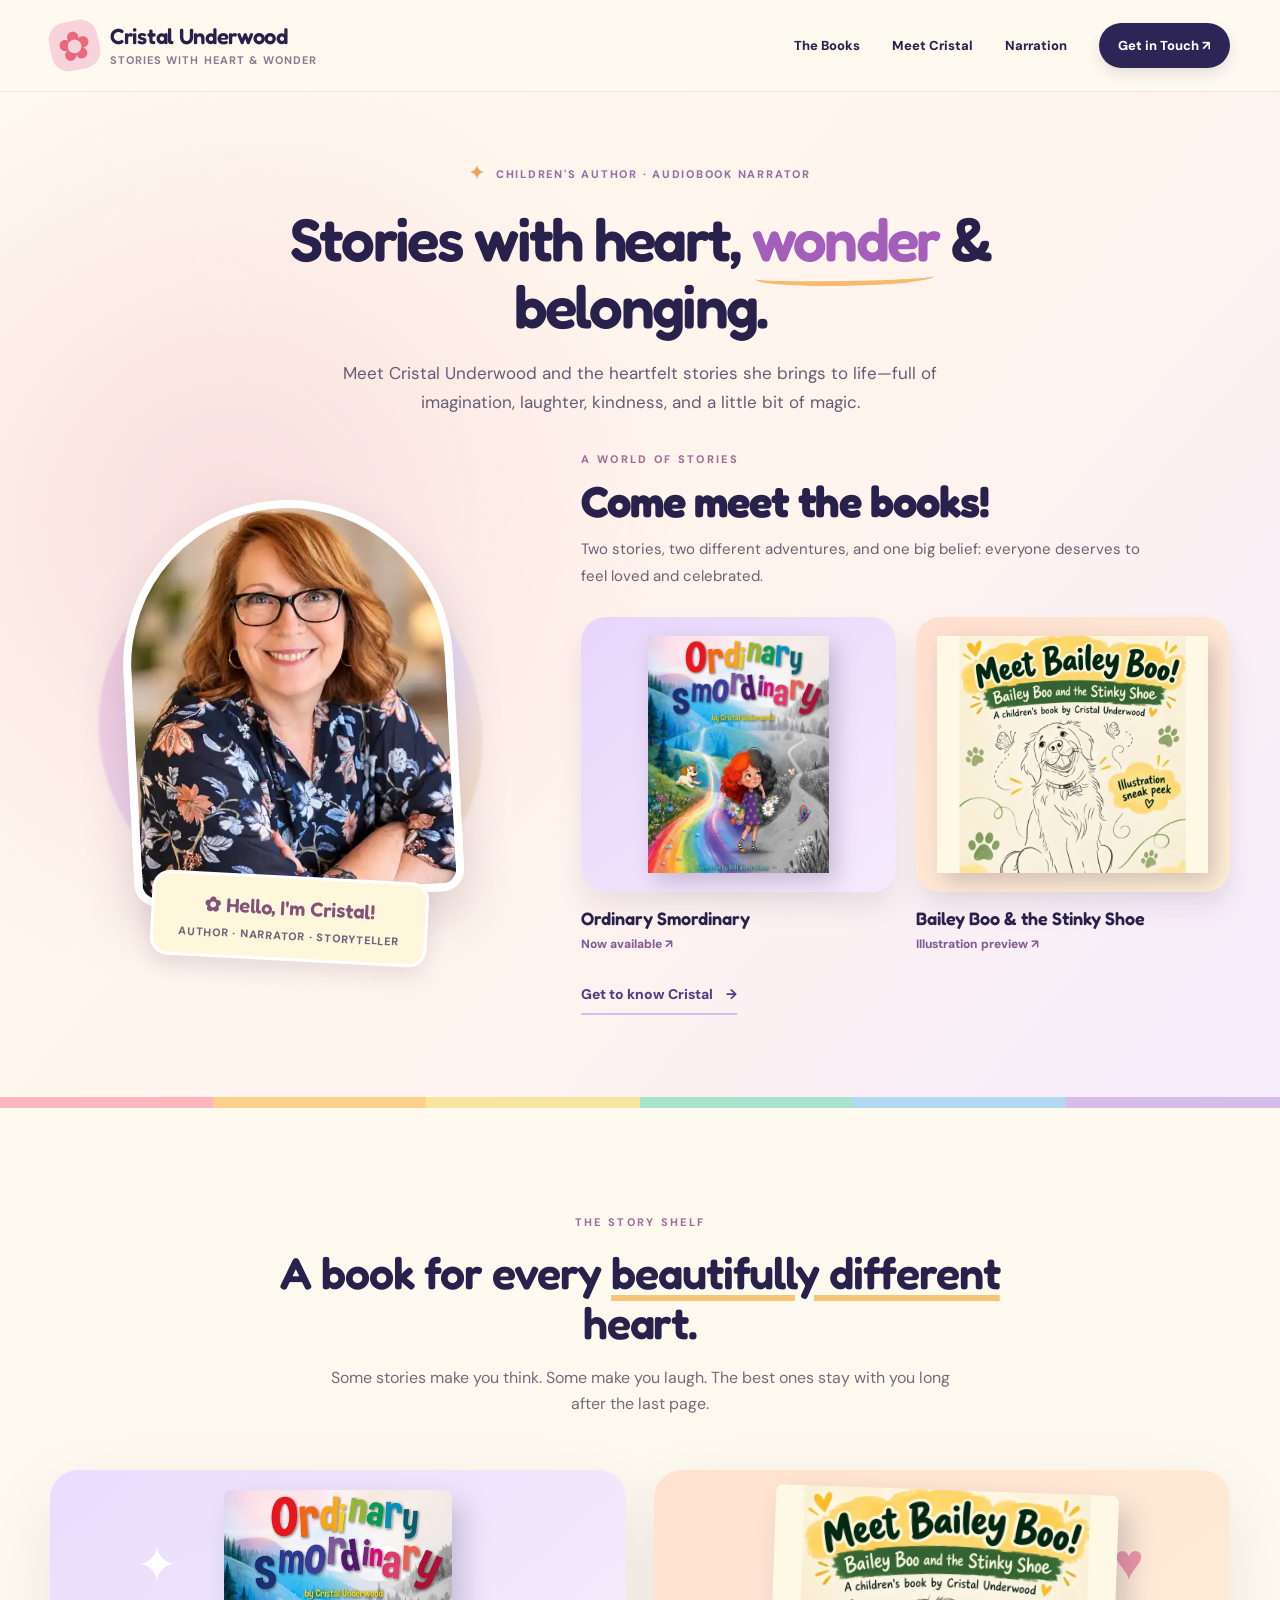
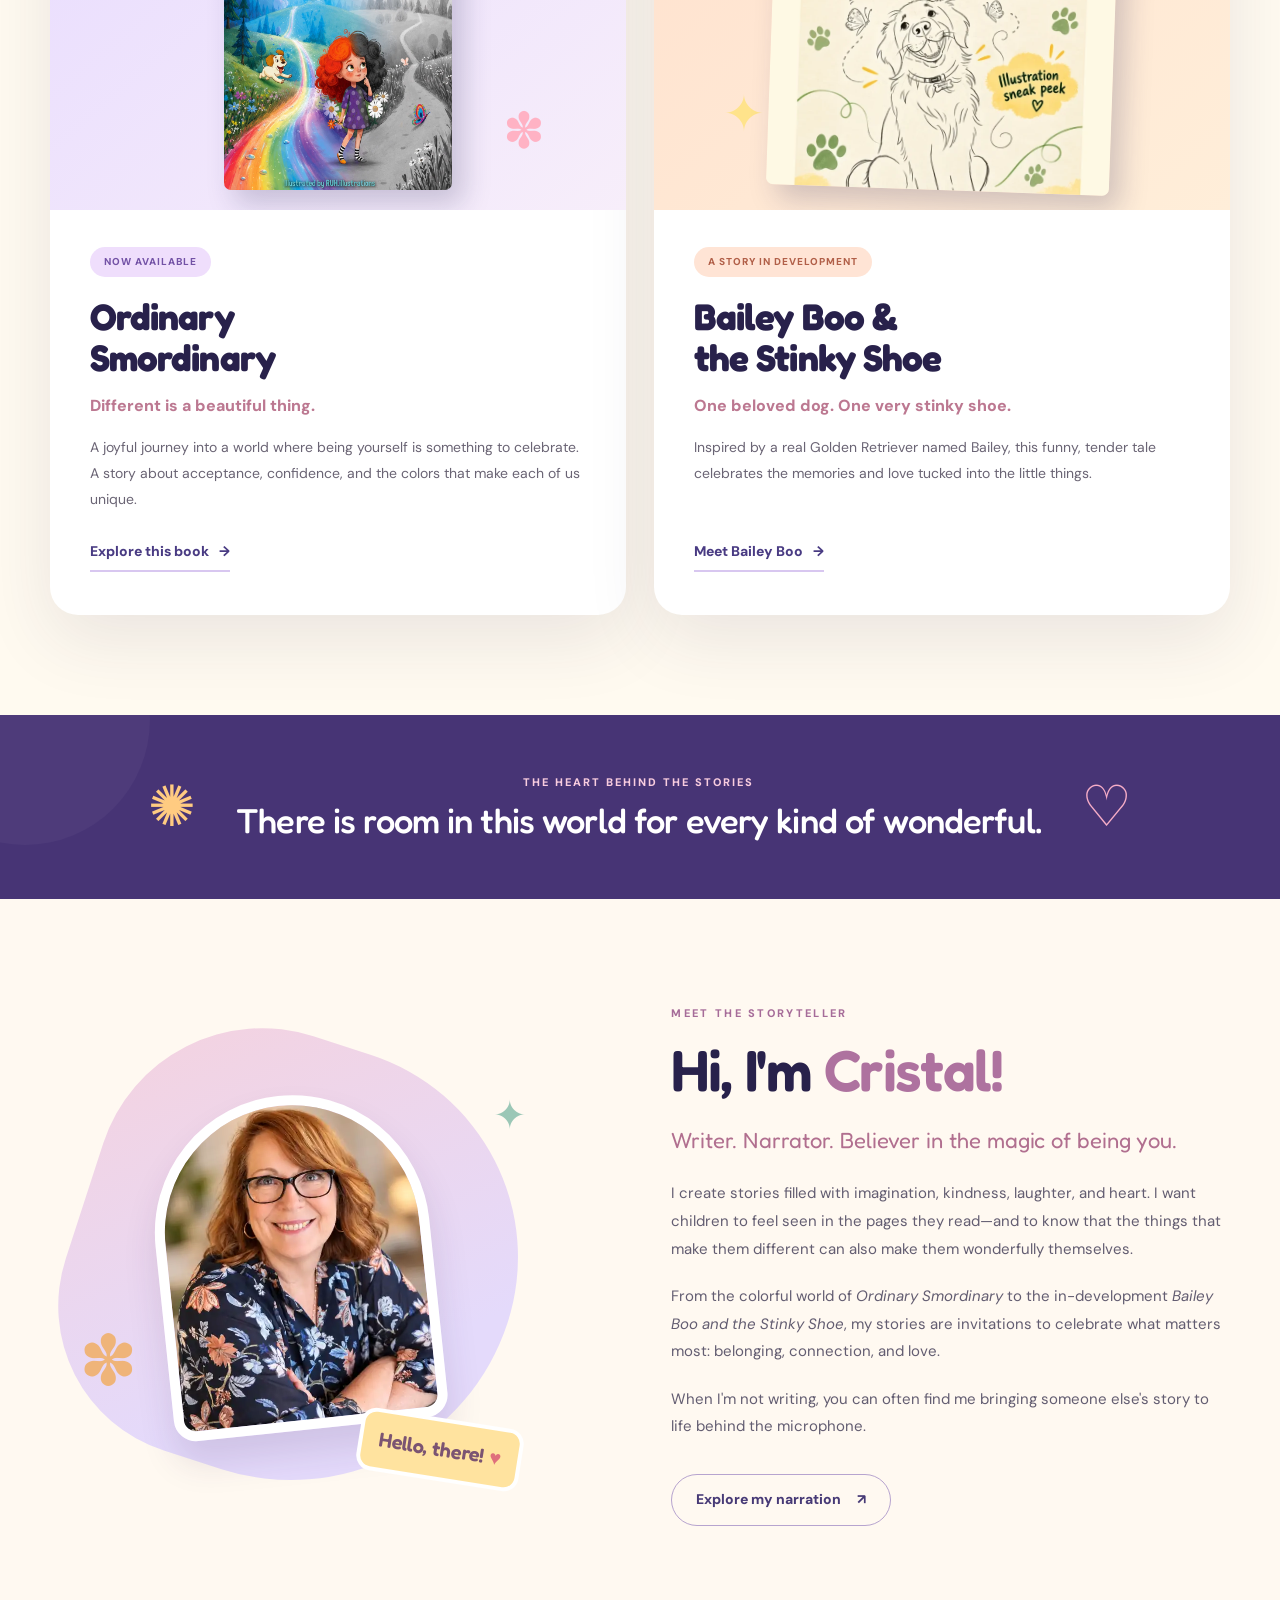
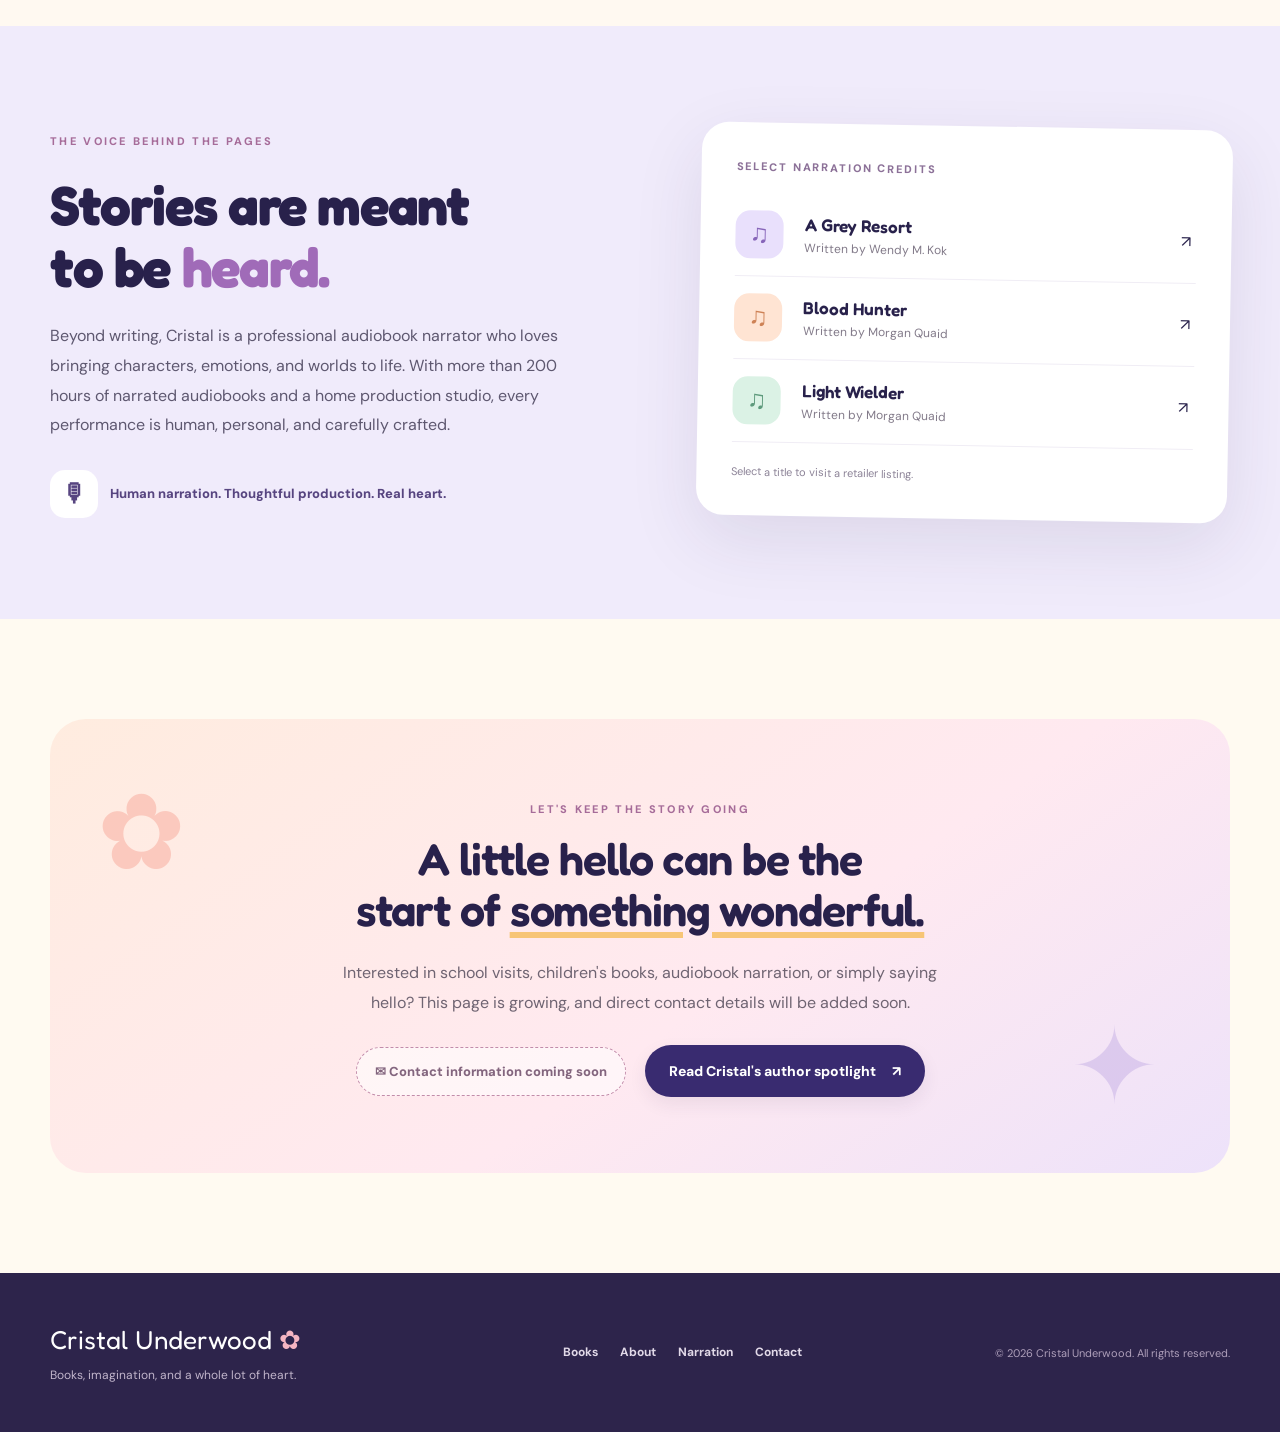
==== index.html @ 83910436 "Feature Cristal's portrait and books on homepage" ====
<!doctype html>
<html lang="en">
<head>
  <meta charset="utf-8">
  <meta name="viewport" content="width=device-width, initial-scale=1">
  <meta name="theme-color" content="#fffaf0">
  <meta name="description" content="Discover heartfelt, imaginative stories by children's author and audiobook narrator Cristal Underwood, including Ordinary Smordinary and Bailey Boo and the Stinky Shoe.">
  <meta property="og:title" content="Cristal Underwood | Stories with heart & wonder">
  <meta property="og:description" content="Books that celebrate belonging, individuality, laughter, and love.">
  <meta property="og:type" content="website">
  <meta property="og:image" content="assets/ordinary-cover.webp">
  <link rel="icon" href="assets/favicon.svg" type="image/svg+xml">
  <link rel="preconnect" href="https://fonts.googleapis.com">
  <link rel="preconnect" href="https://fonts.gstatic.com" crossorigin>
  <link href="https://fonts.googleapis.com/css2?family=DM+Sans:wght@400;500;600;700;800&family=Fredoka:wght@400;500;600;700&display=swap" rel="stylesheet">
  <link rel="stylesheet" href="assets/site.css">
  <title>Cristal Underwood | Children's Author & Audiobook Narrator</title>
  <script defer src="assets/site.js"></script>
</head>
<body>
  <a class="skip-link" href="#main">Skip to content</a>
  <header class="site-header" id="top">
    <div class="nav shell">
      <a class="brand" href="index.html" aria-label="Cristal Underwood homepage"><span class="brand-mark" aria-hidden="true">✿</span><span class="brand-text"><strong>Cristal Underwood</strong><small>Stories with heart & wonder</small></span></a>
      <button class="menu-toggle" type="button" aria-expanded="false" aria-controls="nav-links"><span class="menu-bars" aria-hidden="true">☰</span><span>Menu</span></button>
      <nav id="nav-links" class="nav-links" aria-label="Main navigation"><a href="#books">The Books</a><a href="#about">Meet Cristal</a><a href="#narration">Narration</a><a href="#connect" class="nav-contact">Get in Touch <span aria-hidden="true">↗</span></a></nav>
    </div>
  </header>
  <main id="main">
    <section class="hero hero-author" aria-labelledby="hero-title">
      <div class="shell hero-author-intro">
        <div class="eyebrow"><span class="tiny-star" aria-hidden="true">✦</span> CHILDREN'S AUTHOR · AUDIOBOOK NARRATOR</div>
        <h1 id="hero-title">Stories with heart, <span class="highlight-script">wonder</span> & belonging.</h1>
        <p class="hero-lead">Meet Cristal Underwood and the heartfelt stories she brings to life—full of imagination, laughter, kindness, and a little bit of magic.</p>
      </div>
      <div class="shell hero-author-grid">
        <div class="hero-author-portrait">
          <div class="hero-portrait-glow" aria-hidden="true"></div>
          <div class="hero-portrait-frame"><img src="assets/cristal-portrait.webp" alt="Portrait of children's author and audiobook narrator Cristal Underwood, smiling in a floral blouse" width="480" height="600" fetchpriority="high"></div>
          <div class="hero-portrait-caption"><span class="caption-hello">✿ Hello, I'm Cristal!</span><span>Author · Narrator · Storyteller</span></div>
        </div>
        <div class="hero-author-books">
          <span class="kicker">A WORLD OF STORIES</span>
          <h2>Come meet the books!</h2>
          <p>Two stories, two different adventures, and one big belief: everyone deserves to feel loved and celebrated.</p>
          <div class="hero-book-pair">
            <a class="hero-book-link" href="ordinary-smordinary.html" aria-label="Explore Ordinary Smordinary">
              <div class="hero-book-picture hero-book-purple"><img src="assets/ordinary-cover.webp" alt="Ordinary Smordinary book cover" width="780" height="1024" loading="eager"></div>
              <strong>Ordinary Smordinary</strong>
              <span>Now available <span aria-hidden="true">↗</span></span>
            </a>
            <a class="hero-book-link" href="bailey-boo.html" aria-label="Learn about Bailey Boo and the Stinky Shoe">
              <div class="hero-book-picture hero-book-peach"><img src="assets/bailey-preview.webp" alt="Bailey Boo and the Stinky Shoe illustrated preview with a cheerful Golden Retriever" width="720" height="630" loading="eager"></div>
              <strong>Bailey Boo &amp; the Stinky Shoe</strong>
              <span>Illustration preview <span aria-hidden="true">↗</span></span>
            </a>
          </div>
          <a href="#about" class="hero-meet-link">Get to know Cristal <span aria-hidden="true">→</span></a>
        </div>
      </div>
      <div class="rainbow-bar" aria-hidden="true"></div>
    </section>
    <section class="book-section section-pad" id="books" aria-labelledby="books-title">
      <div class="shell">
        <div class="section-intro center"><span class="kicker">THE STORY SHELF</span><h2 id="books-title">A book for every <span class="underline-swish">beautifully different</span> heart.</h2><p>Some stories make you think. Some make you laugh. The best ones stay with you long after the last page.</p></div>
        <div class="book-grid">
          <article class="feature-book book-one">
            <div class="feature-art feature-art-lilac"><span class="art-sparkle sparkle-one" aria-hidden="true">✦</span><span class="art-sparkle sparkle-two" aria-hidden="true">✽</span><img src="assets/ordinary-cover.webp" alt="Cover of Ordinary Smordinary by Cristal Underwood, illustrated by RUH Illustrations" width="780" height="1024" loading="lazy"></div>
            <div class="feature-body"><span class="book-tag tag-purple">NOW AVAILABLE</span><h3>Ordinary<br>Smordinary</h3><p class="book-subtitle">Different is a beautiful thing.</p><p>A joyful journey into a world where being yourself is something to celebrate. A story about acceptance, confidence, and the colors that make each of us unique.</p><a class="text-link" href="ordinary-smordinary.html">Explore this book <span aria-hidden="true">→</span></a></div>
          </article>
          <article class="feature-book book-two">
            <div class="feature-art feature-art-peach"><span class="art-sparkle sparkle-three" aria-hidden="true">♥</span><span class="art-sparkle sparkle-four" aria-hidden="true">✦</span><img src="assets/bailey-preview.webp" alt="Bailey Boo and the Stinky Shoe concept illustration featuring a happy Golden Retriever" width="720" height="630" loading="lazy"></div>
            <div class="feature-body"><span class="book-tag tag-coral">A STORY IN DEVELOPMENT</span><h3>Bailey Boo &<br>the Stinky Shoe</h3><p class="book-subtitle">One beloved dog. One very stinky shoe.</p><p>Inspired by a real Golden Retriever named Bailey, this funny, tender tale celebrates the memories and love tucked into the little things.</p><a class="text-link" href="bailey-boo.html">Meet Bailey Boo <span aria-hidden="true">→</span></a></div>
          </article>
        </div>
      </div>
    </section>
    <section class="wish-section" aria-labelledby="wish-title"><div class="shell wish-inner"><span class="wish-icon" aria-hidden="true">✺</span><div><p class="wish-overline">THE HEART BEHIND THE STORIES</p><h2 id="wish-title">There is room in this world for every kind of wonderful.</h2></div><span class="wish-icon wish-icon-right" aria-hidden="true">♡</span></div></section>
    <section class="about-section section-pad" id="about" aria-labelledby="about-title"><div class="shell about-grid">
      <div class="about-art"><div class="about-sun" aria-hidden="true"></div><div class="portrait-card"><img src="assets/cristal-portrait.webp" alt="Illustrated young character from the Ordinary Smordinary cover art" width="420" height="505" loading="lazy"></div><div class="about-badge">Hello, there! <span aria-hidden="true">♥</span></div><span class="about-star star-a" aria-hidden="true">✽</span><span class="about-star star-b" aria-hidden="true">✦</span></div>
      <div class="about-copy"><span class="kicker">MEET THE STORYTELLER</span><h2 id="about-title">Hi, I'm <span class="serif-italic">Cristal!</span></h2><p class="standfirst">Writer. Narrator. Believer in the magic of being you.</p><p>I create stories filled with imagination, kindness, laughter, and heart. I want children to feel seen in the pages they read—and to know that the things that make them different can also make them wonderfully themselves.</p><p>From the colorful world of <em>Ordinary Smordinary</em> to the in-development <em>Bailey Boo and the Stinky Shoe</em>, my stories are invitations to celebrate what matters most: belonging, connection, and love.</p><p>When I'm not writing, you can often find me bringing someone else's story to life behind the microphone.</p><a href="#narration" class="btn btn-outline">Explore my narration <span aria-hidden="true">↗</span></a></div>
    </div></section>
    <section class="narration-section section-pad" id="narration" aria-labelledby="narration-title"><div class="shell narration-grid"><div class="narration-copy"><span class="kicker kicker-bright">THE VOICE BEHIND THE PAGES</span><h2 id="narration-title">Stories are meant<br>to be <em>heard.</em></h2><p>Beyond writing, Cristal is a professional audiobook narrator who loves bringing characters, emotions, and worlds to life. With more than 200 hours of narrated audiobooks and a home production studio, every performance is human, personal, and carefully crafted.</p><div class="narration-micro"><span aria-hidden="true">🎙</span> Human narration. Thoughtful production. Real heart.</div></div><div class="audio-panel"><span class="audio-panel-label">SELECT NARRATION CREDITS</span><a href="https://books.apple.com/us/audiobook/a-grey-resort-unabridged/id1754240246" target="_blank" rel="noopener noreferrer" class="audio-title"><span class="audio-disc disc-lilac" aria-hidden="true">♫</span><span><strong>A Grey Resort</strong><small>Written by Wendy M. Kok</small></span><span aria-hidden="true">↗</span></a><a href="https://books.apple.com/us/audiobook/blood-hunter-the-petra-graves-chronicles-book-1-a/id1808155478" target="_blank" rel="noopener noreferrer" class="audio-title"><span class="audio-disc disc-peach" aria-hidden="true">♫</span><span><strong>Blood Hunter</strong><small>Written by Morgan Quaid</small></span><span aria-hidden="true">↗</span></a><a href="https://www.barnesandnoble.com/w/light-wielder-morgan-quaid/1148559615" target="_blank" rel="noopener noreferrer" class="audio-title"><span class="audio-disc disc-mint" aria-hidden="true">♫</span><span><strong>Light Wielder</strong><small>Written by Morgan Quaid</small></span><span aria-hidden="true">↗</span></a><p class="audio-panel-caption">Select a title to visit a retailer listing.</p></div></div></section>
    <section class="connect-section section-pad" id="connect" aria-labelledby="connect-title"><div class="shell connect-wrap"><div class="connect-deco connect-deco-one" aria-hidden="true">✿</div><div class="connect-deco connect-deco-two" aria-hidden="true">✦</div><span class="kicker">LET'S KEEP THE STORY GOING</span><h2 id="connect-title">A little hello can be the<br>start of <span class="underline-swish">something wonderful.</span></h2><p>Interested in school visits, children's books, audiobook narration, or simply saying hello? This page is growing, and direct contact details will be added soon.</p><div class="connect-actions"><span class="contact-soon">✉ Contact information coming soon</span><a class="btn btn-primary" href="https://www.circathera.com/post/october-2026-community-spotlight-cristal-underwood" target="_blank" rel="noopener noreferrer">Read Cristal's author spotlight <span aria-hidden="true">↗</span></a></div></div></section>
  </main>
  <footer class="site-footer"><div class="shell footer-inner"><div><a class="footer-brand" href="index.html">Cristal Underwood <span aria-hidden="true">✿</span></a><p>Books, imagination, and a whole lot of heart.</p></div><div class="footer-links"><a href="#books">Books</a><a href="#about">About</a><a href="#narration">Narration</a><a href="#connect">Contact</a></div><small>© <span data-year>2026</span> Cristal Underwood. All rights reserved.</small></div></footer>
</body>
</html>
---- assets/site.css ----
:root{--ink:#28214b;--muted:#625e74;--cream:#fffaf0;--paper:#ffffff;--lilac:#efe5fc;--lav:#ded1f7;--violet:#6950b5;--coral:#ee826b;--pink:#f1aac5;--gold:#ffd877;--mint:#d2efd7;--teal:#2b7f7c;--shadow:0 24px 70px rgba(52,35,82,.10)}
*{box-sizing:border-box}html{scroll-behavior:smooth}body{margin:0;background:var(--cream);color:var(--ink);font-family:'DM Sans',Arial,sans-serif;line-height:1.65;font-size:16px}h1,h2,h3,h4{font-family:'Fredoka','Trebuchet MS',sans-serif;line-height:1.13;letter-spacing:-.025em;margin:0}a{color:inherit;text-decoration:none}img{max-width:100%;display:block}p{margin:0 0 1.3em}button{font:inherit}::selection{background:#e5cbfc;color:#241b47}:focus-visible{outline:3px solid #b34e7d;outline-offset:4px}section[id]{scroll-margin-top:100px}.shell{width:min(1180px,calc(100% - 64px));margin:auto}.skip-link{position:absolute;top:-100px;left:16px;padding:12px 18px;background:#fff;border:2px solid #333;border-radius:12px;z-index:20}.skip-link:focus{top:10px}.site-header{position:relative;z-index:11;background:rgba(255,250,240,.97);box-shadow:0 1px 0 rgba(85,64,110,.08)}.nav{min-height:91px;display:flex;align-items:center;justify-content:space-between;gap:30px}.brand{display:flex;align-items:center;gap:11px;flex-shrink:0}.brand-mark{font-family:Arial,sans-serif;display:grid;place-items:center;background:#f9d3dc;color:#e7697b;border-radius:17px;width:49px;height:49px;font-size:40px;line-height:1;transform:rotate(-12deg)}.brand-text{display:flex;flex-direction:column;line-height:1.18}.brand-text strong{font-family:'Fredoka',sans-serif;font-weight:600;font-size:22px;letter-spacing:-.3px}.brand-text small{font-size:11px;font-weight:700;letter-spacing:.095em;color:#867c91;text-transform:uppercase;margin-top:4px}.nav-links{display:flex;align-items:center;gap:32px;font-size:13px;font-weight:800}.nav-links a:hover,.footer-links a:hover{color:#bd6089}.nav-links .nav-contact{background:#2d2555;color:#fff;padding:12px 19px;border-radius:100px;box-shadow:0 6px 14px rgba(44,35,77,.12)}.nav-links .nav-contact:hover{color:#fff;background:#56428e}.menu-toggle{display:none}.hero{overflow:hidden;position:relative;background:radial-gradient(circle at 79% 27%,#ffdbdb 0,transparent 32%),linear-gradient(130deg,#fffaf0 10%,#fff7f0 56%,#fcf0fb);}.hero-grid{display:grid;grid-template-columns:1fr .98fr;align-items:center;min-height:610px;gap:20px;position:relative;z-index:2}.hero-copy{max-width:600px;padding:30px 0 50px}.eyebrow{font-size:11px;font-weight:800;letter-spacing:.16em;color:#9a6da4;display:flex;align-items:center;gap:10px;margin-bottom:21px}.tiny-star{font-size:18px;color:#f0a355}.hero h1{font-size:clamp(47px,5.25vw,76px);font-weight:600;letter-spacing:-.045em;line-height:1.07}.highlight-script{color:#a35fba;position:relative}.highlight-script:after{content:'';position:absolute;left:2%;right:2%;height:12px;bottom:-11px;border-bottom:5px solid #f7ba6e;border-radius:0 0 50% 50%;transform:rotate(-1deg)}.hero-lead{font-size:18px;color:#645d75;line-height:1.74;max-width:520px;margin:30px 0 28px}.hero-actions,.detail-actions,.connect-actions{display:flex;align-items:center;gap:14px;flex-wrap:wrap}.btn{border:0;border-radius:100px;display:inline-flex;justify-content:center;align-items:center;gap:16px;padding:15px 24px;min-height:52px;font-size:14px;font-weight:800;line-height:1.2;transition:transform .2s ease,background .2s ease,box-shadow .2s ease;box-shadow:0 7px 18px rgba(45,35,80,.08)}.btn:hover{transform:translateY(-3px)}.btn-primary{background:#392b70;color:#fff}.btn-primary:hover{background:#584099;box-shadow:0 12px 22px rgba(65,37,111,.18)}.btn-ghost{background:#fff;color:#504578;border:1px solid #e5dce9}.btn-ghost:hover,.btn-outline:hover{background:#f4edf8}.btn-outline{background:transparent;border:1.5px solid #b7a4cf;color:#473a76;box-shadow:none}.hero-note{display:flex;align-items:center;gap:10px;color:#887e8c;font-size:12px;font-weight:600;margin-top:35px}.hero-note-heart{color:#e7757b;font-size:22px}.hero-visual{height:585px;display:grid;place-items:center;position:relative}.cover-backdrop{position:absolute;z-index:0;width:78%;height:79%;top:9%;left:12%;border-radius:47% 53% 45% 55%;background:linear-gradient(145deg,#e1ceff,#f6dae6 63%,#ffebc4);transform:rotate(14deg);box-shadow:inset 0 0 80px rgba(255,255,255,.45)}.book-3d{position:relative;width:min(345px,62%);border-radius:8px 15px 15px 8px;transform:rotate(7deg) translateY(-2px);box-shadow:16px 21px 5px rgba(52,39,78,.12),22px 31px 42px rgba(49,26,82,.19);z-index:2;border:5px solid #fff;transition:transform .35s ease}.book-3d:hover{transform:rotate(4deg) translateY(-12px)}.book-3d:before{content:'';position:absolute;left:0;top:0;bottom:0;width:12px;background:linear-gradient(90deg,rgba(7,5,49,.2),transparent);z-index:1}.book-3d img{width:100%;height:auto;border-radius:3px 9px 9px 3px}.hero-sticker{position:absolute;z-index:3;right:0;top:42%;background:#fff9dc;box-shadow:0 16px 25px rgba(48,23,81,.1);border:3px solid white;transform:rotate(-9deg);border-radius:23px;padding:17px 17px 17px 20px;font-family:'Fredoka',sans-serif;color:#8f5d5b;line-height:1.16;font-size:17px}.hero-sticker span{display:block;font-size:30px}.hero-sticker b{color:#ad6b94}.hero-orbit{position:absolute;z-index:2;font-family:'Fredoka',sans-serif}.orbit-one{top:10%;right:15%;font-size:52px;color:#efa45c;transform:rotate(-20deg)}.orbit-two{bottom:15%;left:5%;font-size:66px;color:#e59dbe}.orbit-three{top:25%;left:8%;font-size:24px;color:#7ac39f}.hero-petal{position:absolute;border-radius:50%;z-index:0}.petal-a{background:#ffe59d;width:38px;height:17px;top:11%;left:27%;transform:rotate(22deg)}.petal-b{background:#e9afcb;width:20px;height:35px;right:8%;bottom:17%;transform:rotate(36deg)}.hero-blob{position:absolute;border-radius:50%;opacity:.42;filter:blur(8px)}.hero-blob-a{width:220px;height:220px;background:#f0d2fe;left:-120px;bottom:20px}.hero-blob-b{width:125px;height:125px;background:#d5e8fd;right:5%;top:10%}.rainbow-bar{height:11px;background:linear-gradient(90deg,#ffb6be 0 16.66%,#ffd18a 16.66% 33.32%,#f8e6a0 33.32% 49.98%,#a8e3ce 49.98% 66.64%,#b2d8f2 66.64% 83.3%,#d6bdea 83.3%)}.section-pad{padding:100px 0}.section-intro.center{text-align:center;max-width:760px;margin:0 auto 52px}.kicker{display:inline-block;font-size:11px;letter-spacing:.21em;font-weight:800;color:#a66c99;margin-bottom:16px}.section-intro h2,.about-copy h2,.connect-wrap h2,.mini-feature h2{font-size:clamp(35px,3.5vw,50px);font-weight:600}.section-intro p{margin:16px auto 0;color:#746b7e;max-width:650px;font-size:16px}.underline-swish{text-decoration:underline;text-decoration-color:#f7c576;text-decoration-thickness:6px;text-underline-offset:6px}.book-grid{display:grid;grid-template-columns:1fr 1fr;gap:28px}.feature-book{border-radius:28px;background:#fff;box-shadow:var(--shadow);overflow:hidden;display:flex;flex-direction:column}.feature-art{height:340px;display:grid;place-items:center;overflow:hidden;position:relative}.feature-art img{position:relative;z-index:2;max-height:300px;width:auto;border-radius:7px;box-shadow:11px 14px 28px rgba(39,37,86,.21);transition:transform .3s}.feature-book:hover .feature-art img{transform:translateY(-6px) rotate(-1deg)}.feature-art-lilac{background:linear-gradient(140deg,#e9ddfe,#f7eefa)}.feature-art-peach{background:linear-gradient(140deg,#ffe2cf,#ffeed9)}.feature-art-peach img{max-height:300px;transform:rotate(2deg)}.feature-book:hover .feature-art-peach img{transform:translateY(-6px) rotate(0)}.art-sparkle{position:absolute;font-size:50px}.sparkle-one{color:#fff;left:15%;top:16%}.sparkle-two{color:#ffb2c4;right:14%;bottom:11%}.sparkle-three{color:#ed98a8;right:15%;top:15%}.sparkle-four{color:#ffe38b;left:12%;bottom:16%}.feature-body{padding:37px 40px 43px;flex:1}.book-tag{display:inline-block;border-radius:100px;padding:7px 14px;font-size:10px;letter-spacing:.1em;font-weight:800;margin-bottom:20px}.tag-purple{color:#7352a6;background:#efdefc}.tag-coral{color:#b15f48;background:#ffe4d5}.feature-body h3{font-size:37px;line-height:1.1;min-height:80px}.book-subtitle{font-weight:800;font-size:16px;color:#bc7891;margin-top:15px;margin-bottom:15px}.feature-body>p:not(.book-subtitle){font-size:14px;color:#6a6474;line-height:1.85;min-height:79px}.text-link{font-size:14px;font-weight:800;color:#493b83;display:inline-flex;align-items:center;gap:10px;border-bottom:2px solid #d8c7f0;padding-bottom:7px;margin-top:8px}.text-link:hover{color:#b96185}.wish-section{background:#473475;color:#fff;padding:45px 0;position:relative;overflow:hidden}.wish-section:before{content:'';position:absolute;width:250px;height:250px;background:rgba(255,255,255,.035);border-radius:50%;left:-100px;top:-120px}.wish-inner{display:flex;align-items:center;justify-content:center;gap:40px;text-align:center}.wish-overline{color:#f9cddf;letter-spacing:.18em;font-size:11px;font-weight:800;margin:0 0 9px}.wish-inner h2{font-weight:500;line-height:1.2;font-size:clamp(24px,2.7vw,37px)}.wish-icon{font-size:57px;color:#ffcb81;flex-shrink:0}.wish-icon-right{color:#f6adc7}.about-section{background:#fff9f1}.about-grid{display:grid;grid-template-columns:.88fr 1fr;align-items:center;gap:11%}.about-art{min-height:475px;display:grid;place-items:center;position:relative}.about-sun{position:absolute;width:440px;height:440px;border-radius:44% 56% 60% 40%;background:linear-gradient(140deg,#f5d2de,#e4dafb 70%);transform:rotate(18deg)}.portrait-card{position:relative;z-index:2;overflow:hidden;border:10px solid #fff;width:275px;height:335px;transform:rotate(-6deg);border-radius:160px 160px 26px 26px;box-shadow:0 22px 35px rgba(70,35,88,.13)}.portrait-card img{width:100%;height:100%;object-fit:cover;object-position:50% 30%}.about-badge{position:absolute;z-index:3;bottom:19px;right:4%;background:#ffe39f;transform:rotate(9deg);border:4px solid #fff;color:#7b5472;padding:11px 16px;border-radius:15px;font-family:'Fredoka',sans-serif;font-size:20px;font-weight:600}.about-badge span{color:#df6f7c}.about-star{position:absolute;z-index:3}.star-a{font-size:70px;color:#efb479;left:6%;bottom:17%}.star-b{font-size:40px;color:#9bc7b6;right:3%;top:12%}.about-copy h2{font-size:58px}.serif-italic{color:#ae729f}.about-copy .standfirst{font-family:'Fredoka',sans-serif;color:#b16f8f;font-size:22px;margin:18px 0 22px}.about-copy>p:not(.standfirst){font-size:15px;color:#635d71;line-height:1.85}.about-copy .btn{margin-top:13px}.narration-section{background:#f0ebfb;overflow:hidden}.narration-grid{display:grid;grid-template-columns:1fr 1fr;align-items:center;gap:10%}.narration-copy h2{font-size:clamp(44px,4.3vw,64px);margin:8px 0 23px}.narration-copy h2 em{color:#a06bb8;font-style:normal}.narration-copy>p{font-size:16px;color:#5e5870;max-width:525px;line-height:1.85}.narration-micro{display:flex;align-items:center;gap:12px;margin-top:30px;font-weight:800;font-size:13px;color:#574580}.narration-micro span{display:grid;place-items:center;border-radius:15px;background:#fff;width:48px;height:48px;font-size:25px}.audio-panel{background:#fff;border-radius:27px;padding:35px;box-shadow:var(--shadow);transform:rotate(1deg)}.audio-panel-label{display:block;font-size:11px;font-weight:800;letter-spacing:.17em;color:#8c7198;margin-bottom:18px}.audio-title{display:grid;grid-template-columns:52px 1fr 15px;align-items:center;gap:17px;padding:17px 0;border-bottom:1px solid #f0edf5;line-height:1.3}.audio-title:hover strong{color:#ad6791}.audio-title strong{display:block;font-size:17px;font-family:'Fredoka',sans-serif;font-weight:600}.audio-title small{display:block;font-size:12px;color:#827a89;margin-top:5px}.audio-disc{width:48px;height:48px;border-radius:15px;display:grid;place-items:center;font-size:26px}.disc-lilac{background:#e9e0fc;color:#8765b9}.disc-peach{background:#ffe4d3;color:#ce8256}.disc-mint{background:#dbf2e5;color:#5e9a7c}.audio-panel-caption{font-size:11px;color:#8c8397;margin:20px 0 0}.connect-section{background:#fffaf1}.connect-wrap{position:relative;background:linear-gradient(145deg,#ffecdf,#ffe9f0 58%,#ede2fa);padding:76px 70px;border-radius:36px;text-align:center;overflow:hidden}.connect-wrap .kicker{position:relative;z-index:2}.connect-wrap h2{position:relative;z-index:2}.connect-wrap>p{position:relative;z-index:2;max-width:610px;margin:23px auto 28px;color:#6f6472;line-height:1.85}.connect-actions{position:relative;z-index:2;justify-content:center;gap:19px}.contact-soon{border:1px dashed #c28caa;border-radius:100px;padding:13px 18px;color:#83657e;font-size:13px;font-weight:800;background:rgba(255,255,255,.55)}.connect-deco{position:absolute;font-size:106px;color:rgba(246,159,145,.45)}.connect-deco-one{left:4%;top:6%}.connect-deco-two{right:6%;bottom:4%;color:rgba(145,118,208,.24)}.site-footer{background:#2d244b;color:#e1d9e8;padding:46px 0}.footer-inner{display:grid;grid-template-columns:1.2fr 1fr auto;align-items:center;gap:25px}.footer-brand{font-family:'Fredoka',sans-serif;font-size:26px;color:#fff}.footer-brand span{color:#f5b5c2}.footer-inner p{font-size:12px;color:#c1b5cb;margin:4px 0 0}.footer-links{display:flex;align-items:center;gap:22px;font-size:12px;font-weight:700}.footer-inner>small{font-size:11px;color:#ae9fba;text-align:right;white-space:nowrap}.detail-hero{padding:28px 0 92px;min-height:620px}.detail-purple{background:radial-gradient(circle at 27% 41%,#dfd0fc,transparent 30%),#f9f1fb}.detail-peach{background:radial-gradient(circle at 24% 42%,#f9d4b0,transparent 30%),#fff2e7}.back-link{display:inline-flex;align-items:center;gap:10px;font-size:13px;font-weight:800;color:#82718e;margin:15px 0 40px}.back-link:hover{color:#a05b94}.detail-grid{display:grid;grid-template-columns:.9fr 1fr;gap:12%;align-items:center}.detail-image{display:flex;align-items:center;justify-content:center;min-height:480px;border-radius:40px}.ordinary-detail{background:#e7dafa}.bailey-detail{background:#ffdfbd}.detail-image img{width:auto;max-height:475px;max-width:72%;box-shadow:15px 21px 35px rgba(59,39,75,.25);border-radius:7px;transform:rotate(-4deg)}.bailey-detail img{transform:rotate(3deg)}.detail-copy h1{font-size:clamp(46px,5vw,70px);line-height:1.04;margin-bottom:19px}.detail-tagline{font-family:'Fredoka',sans-serif;color:#b47591;font-size:24px;line-height:1.3}.detail-copy>p:not(.detail-tagline):not(.detail-footnote){font-size:15px;color:#655d72;line-height:1.85}.detail-actions{margin:23px 0 13px}.detail-footnote{color:#837c8a;font-size:11px;line-height:1.7;max-width:520px}.detail-lower{background:#fff}.mini-feature{display:grid;grid-template-columns:1fr 1fr;align-items:center;gap:10%}.mini-feature h2{max-width:520px}.mini-feature p{color:#665f73;font-size:16px;line-height:1.9}
@media (max-width:1000px){.nav-links{gap:17px}.nav-links a{font-size:12px}.brand-text strong{font-size:19px}.hero-grid{min-height:560px}.hero h1{font-size:54px}.hero-visual{height:520px}.hero-sticker{right:-4%;font-size:15px}.about-grid{gap:4%}.about-sun{width:350px;height:350px}.footer-inner{grid-template-columns:1fr auto}.footer-inner>small{grid-column:1/-1;text-align:left}.detail-grid{gap:6%}}
@media (max-width:750px){.shell{width:min(100% - 36px,540px)}.site-header{position:sticky;top:0}.nav{min-height:73px}.brand-mark{width:43px;height:43px;font-size:33px;border-radius:13px}.brand-text strong{font-size:18px}.brand-text small{font-size:9px}.menu-toggle{display:flex;align-items:center;gap:7px;background:#f1e7f5;border:0;border-radius:12px;padding:8px 12px;color:#46376e;font-weight:800;font-size:12px}.menu-bars{font-size:18px}.nav-links{display:none;position:absolute;left:0;right:0;top:100%;background:#fffaf0;padding:18px 26px 24px;box-shadow:0 15px 25px rgba(38,25,65,.15);align-items:stretch;flex-direction:column;gap:13px}.nav-links.open{display:flex}.nav-links a{padding:9px;font-size:14px}.nav-links .nav-contact{align-self:flex-start;padding:12px 20px}.hero-grid,.about-grid,.narration-grid,.detail-grid,.mini-feature{grid-template-columns:1fr}.hero-grid{gap:0;min-height:auto}.hero-copy{padding:72px 0 14px}.hero h1{font-size:clamp(42px,10vw,65px)}.hero-lead{font-size:16px;margin:25px 0}.hero-visual{height:450px}.book-3d{width:min(290px,62%)}.hero-sticker{right:0;top:45%;font-size:14px;padding:12px}.section-pad{padding:75px 0}.section-intro h2,.about-copy h2,.connect-wrap h2,.mini-feature h2{font-size:38px}.section-intro{margin-bottom:35px}.book-grid{grid-template-columns:1fr;gap:26px}.feature-art{height:315px}.feature-art img{max-height:274px}.feature-body{padding:29px 28px 34px}.feature-body h3{font-size:34px;min-height:auto}.feature-body>p:not(.book-subtitle){min-height:auto}.wish-inner{gap:12px}.wish-icon{font-size:29px}.wish-inner h2{font-size:23px}.about-grid{gap:24px}.about-art{min-height:420px}.about-badge{right:14%}.about-copy h2{font-size:53px}.narration-grid{gap:36px}.audio-panel{padding:25px;transform:none}.narration-copy h2{font-size:47px}.connect-wrap{padding:55px 22px;border-radius:26px}.connect-deco{font-size:65px}.connect-actions{flex-direction:column}.footer-inner{grid-template-columns:1fr;justify-items:start;gap:24px}.footer-inner>small{grid-column:1;text-align:left}.footer-links{flex-wrap:wrap;gap:15px}.detail-grid{gap:45px}.detail-image{min-height:400px}.detail-image img{max-height:365px}.detail-hero{padding:18px 0 70px}.detail-copy h1{font-size:53px}.mini-feature{gap:19px}.detail-actions{align-items:stretch}.detail-actions .btn{width:100%}}
@media (max-width:400px){.brand-text small{letter-spacing:.035em}.brand-text strong{font-size:16px}.hero h1{font-size:41px}.hero-sticker{right:-5px}.hero-actions .btn{padding:14px 17px;gap:8px;font-size:12px}.hero-visual{height:390px}.about-sun{width:280px;height:310px}.about-badge{right:0}.feature-body h3{font-size:32px}.footer-brand{font-size:24px}}
@media (prefers-reduced-motion:reduce){html{scroll-behavior:auto}*{transition-duration:0s!important;animation-duration:0s!important}}

/* Cristal portrait and two-book homepage layout */

.hero.hero-author{background:radial-gradient(circle at 18% 42%,#f9dfdf 0,transparent 39%),linear-gradient(130deg,#fffaf0 0%,#fff4ed 56%,#f5ecfd 100%)}
.hero-author-intro{padding-top:68px;text-align:center;max-width:950px}
.hero-author-intro .eyebrow{justify-content:center;margin-bottom:16px}
.hero-author-intro h1{font-size:clamp(40px,4.7vw,67px);line-height:1.12}
.hero-author-intro .hero-lead{max-width:690px;margin:20px auto 0;font-size:17px;line-height:1.7}
.hero-author-grid{display:grid;grid-template-columns:minmax(0,.85fr) minmax(0,1.15fr);gap:52px;align-items:center;padding:28px 0 82px}
.hero-author-portrait{min-height:475px;position:relative;display:flex;flex-direction:column;align-items:center;justify-content:center}
.hero-portrait-glow{position:absolute;width:88%;max-width:380px;aspect-ratio:1;border-radius:49% 51% 47% 53%;background:linear-gradient(135deg,#f5c9d8,#e9defd 64%,#ffe4aa);transform:rotate(-12deg);filter:blur(1px)}
.hero-portrait-frame{position:relative;border:8px solid #fff;border-radius:180px 180px 24px 24px;width:min(330px,86%);height:399px;overflow:hidden;box-shadow:0 23px 48px rgba(69,42,87,.19);transform:rotate(-3deg)}
.hero-portrait-frame img{width:100%;height:100%;object-fit:cover;object-position:50% 25%}
.hero-portrait-caption{position:relative;margin-top:-23px;z-index:2;display:flex;flex-direction:column;align-items:center;gap:2px;border:3px solid white;background:#fff7db;border-radius:18px;padding:13px 25px;box-shadow:0 10px 22px rgba(57,40,81,.11);transform:rotate(3deg)}
.hero-portrait-caption .caption-hello{font-family:'Fredoka',sans-serif;font-weight:600;font-size:20px;color:#83537b}
.hero-portrait-caption>span:last-child{font-size:11px;letter-spacing:.07em;color:#70647a;font-weight:800;text-transform:uppercase}
.hero-author-books>h2{font-size:clamp(36px,3.4vw,48px);margin:0 0 9px}
.hero-author-books>p{max-width:560px;font-size:15px;color:#6b6173;line-height:1.85;margin-bottom:26px}
.hero-author-books .kicker{margin-bottom:9px}
.hero-book-pair{display:grid;grid-template-columns:repeat(2,minmax(0,1fr));gap:20px}
.hero-book-link{display:flex;flex-direction:column;gap:5px;min-width:0}
.hero-book-picture{height:275px;border-radius:25px;display:flex;align-items:center;justify-content:center;padding:19px;box-shadow:0 16px 27px rgba(67,36,87,.09);transition:transform .2s,box-shadow .2s}
.hero-book-link:hover .hero-book-picture,.hero-book-link:focus-visible .hero-book-picture{transform:translateY(-6px);box-shadow:0 22px 30px rgba(67,36,87,.16)}
.hero-book-purple{background:linear-gradient(140deg,#e8d6fb,#f5eafd)}
.hero-book-peach{background:linear-gradient(140deg,#ffdfd1,#fff0d5)}
.hero-book-picture img{width:100%;height:100%;object-fit:contain;filter:drop-shadow(7px 9px 11px rgba(53,37,75,.22))}
.hero-book-link>strong{font-family:'Fredoka',sans-serif;font-size:18px;font-weight:600;line-height:1.25;margin-top:10px}
.hero-book-link>span{font-size:12px;font-weight:800;color:#825b96}
.hero-meet-link{display:inline-flex;margin-top:29px;border-bottom:2px solid #d5bfea;padding-bottom:7px;color:#533c86;font-weight:800;font-size:14px;gap:13px}
.hero-meet-link:hover{color:#bd648d}
@media(max-width:1000px){.hero-author-grid{gap:24px}.hero-book-picture{height:225px}.hero-author-portrait{min-height:435px}.hero-portrait-frame{height:350px;width:min(290px,88%)}}
@media(max-width:750px){.hero-author-intro{padding-top:53px}.hero-author-intro .hero-lead{font-size:16px}.hero-author-grid{grid-template-columns:1fr;gap:30px;padding:32px 0 65px}.hero-author-portrait{min-height:395px}.hero-portrait-frame{height:340px;width:min(285px,80%)}.hero-author-books{text-align:center}.hero-author-books>p{margin:0 auto 23px}.hero-book-pair{gap:12px;text-align:left}.hero-book-picture{height:245px;padding:13px}.hero-book-link>strong{font-size:16px}.hero-book-link>span{font-size:11px}.hero-meet-link{margin-top:25px}}
@media(max-width:400px){.hero-book-picture{height:200px;border-radius:17px}.hero-book-link>strong{font-size:15px}.hero-author-intro h1{font-size:40px}}
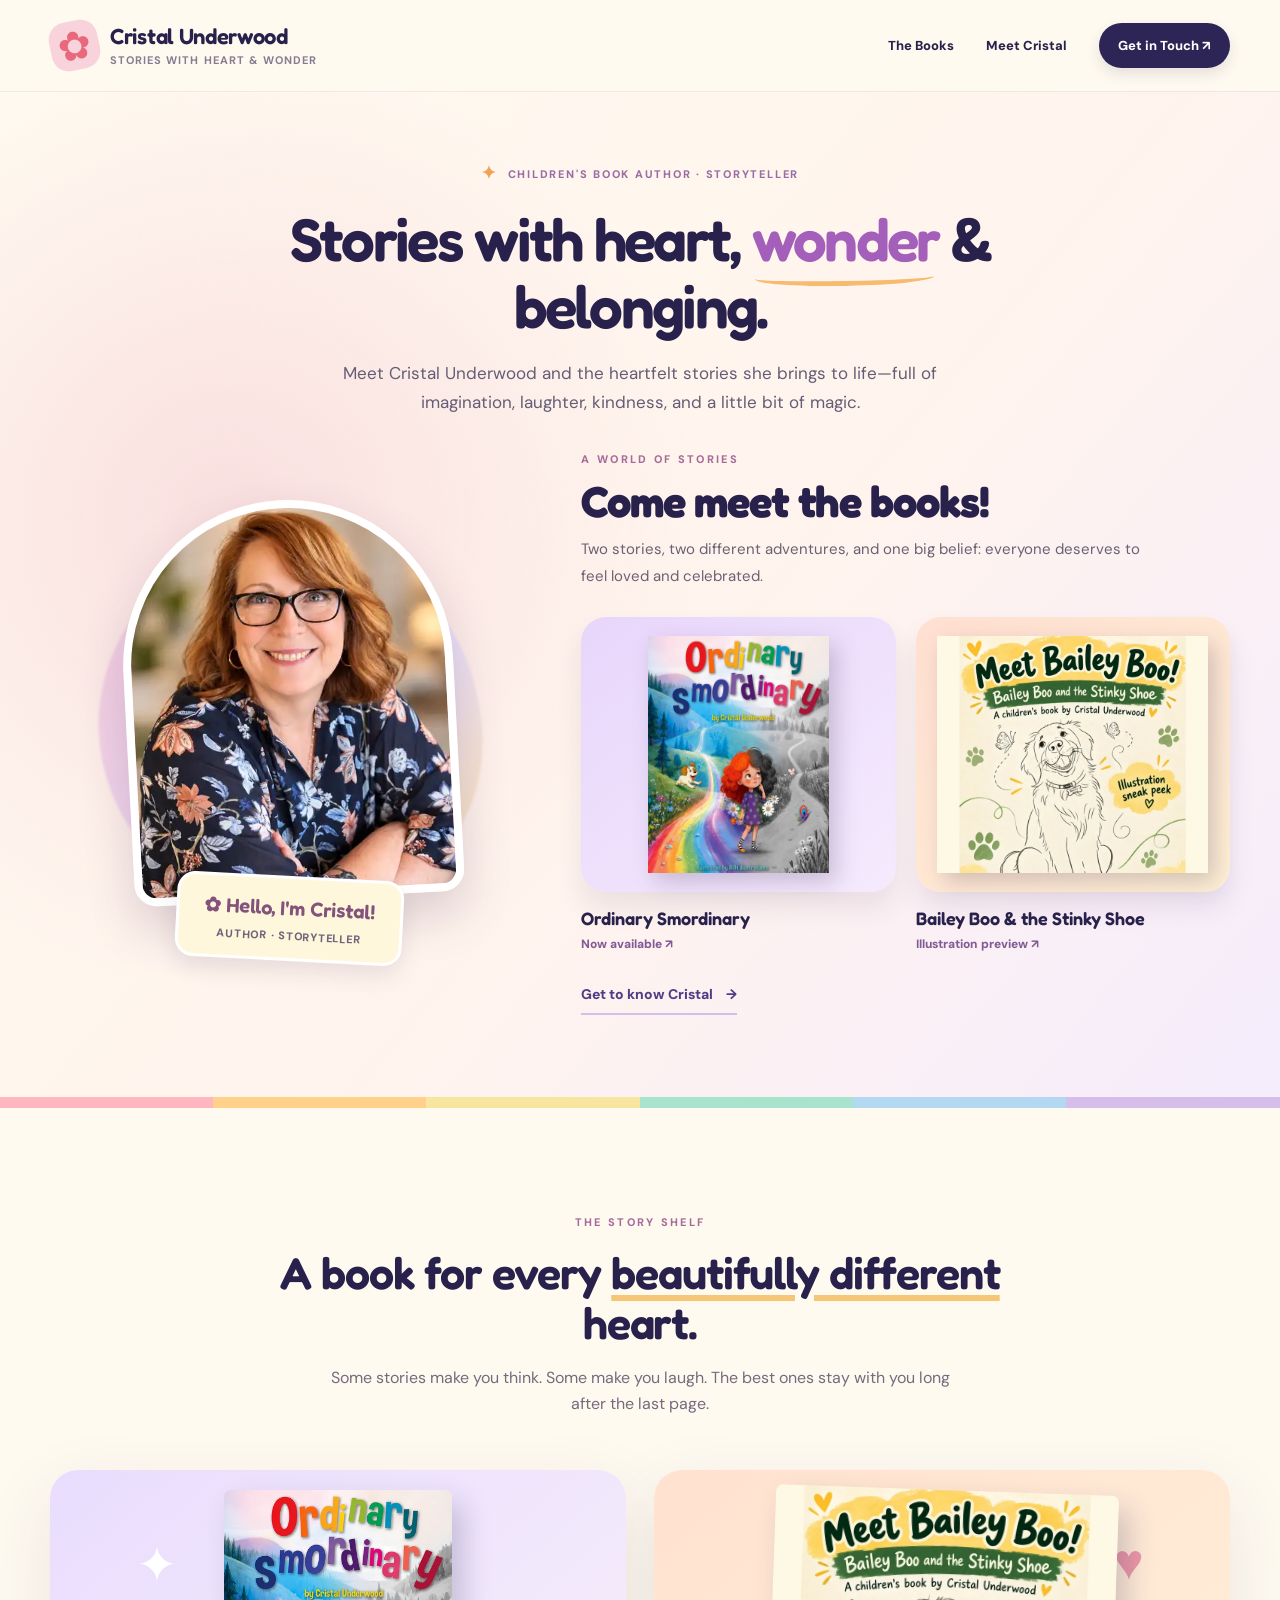
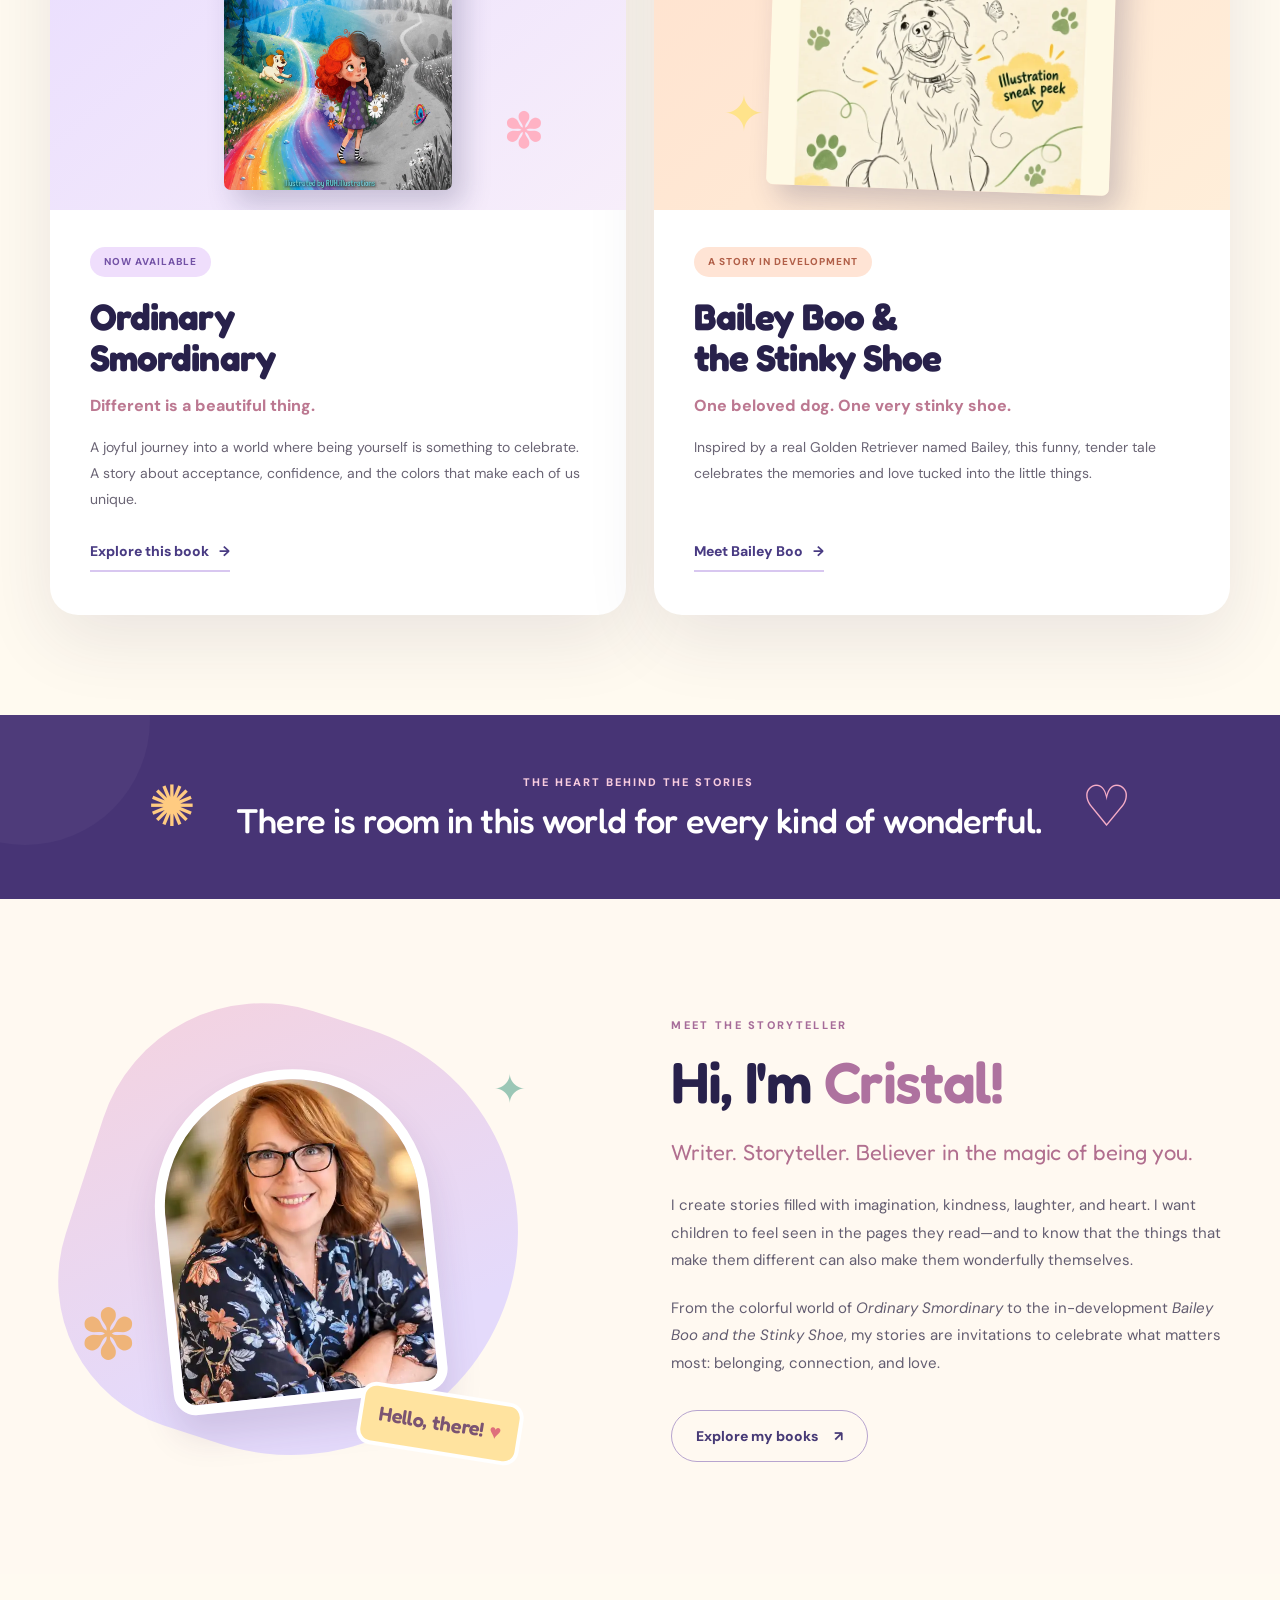
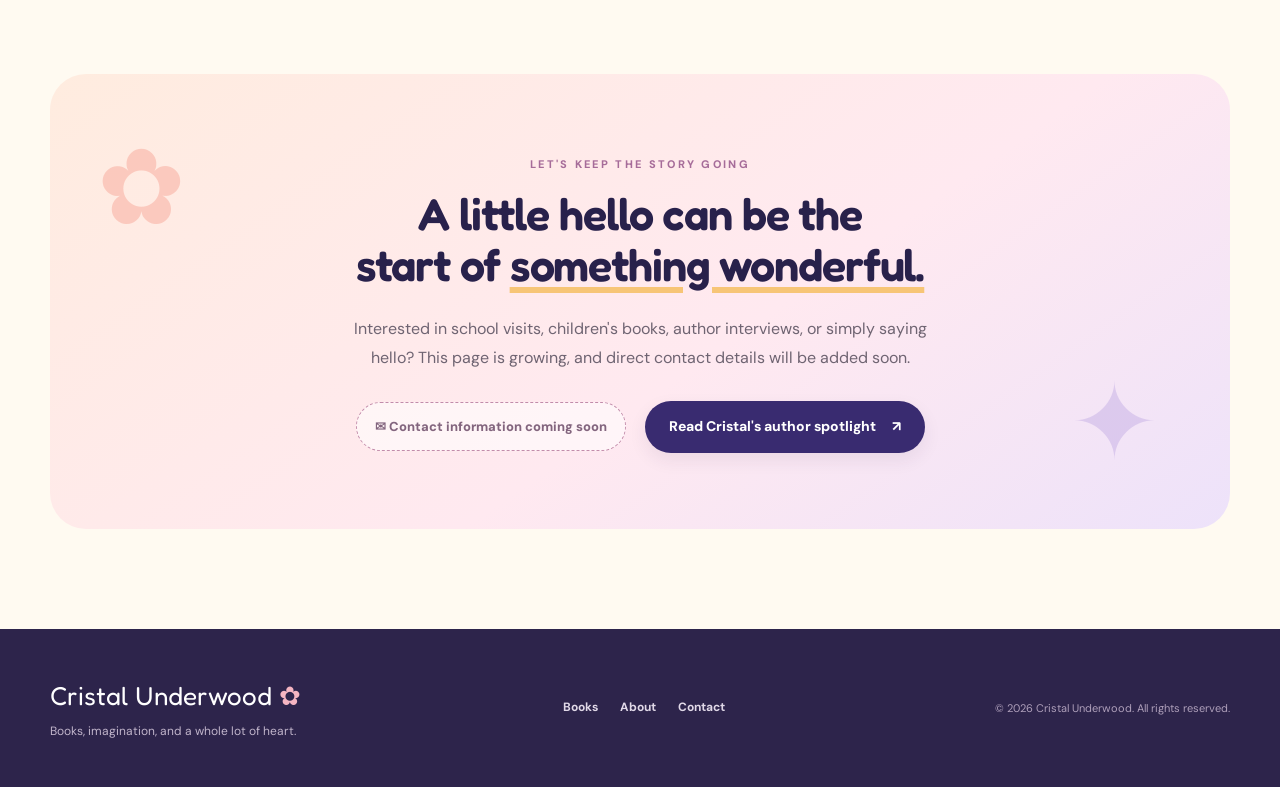
==== commit 50a7f4e0: "Focus Cristal author website on books; remove narration features" ====
--- a/index.html
+++ b/index.html
@@ -4,7 +4,7 @@
   <meta charset="utf-8">
   <meta name="viewport" content="width=device-width, initial-scale=1">
   <meta name="theme-color" content="#fffaf0">
-  <meta name="description" content="Discover heartfelt, imaginative stories by children's author and audiobook narrator Cristal Underwood, including Ordinary Smordinary and Bailey Boo and the Stinky Shoe.">
+  <meta name="description" content="Discover heartfelt, imaginative children's books by Cristal Underwood, including Ordinary Smordinary and Bailey Boo and the Stinky Shoe.">
   <meta property="og:title" content="Cristal Underwood | Stories with heart & wonder">
   <meta property="og:description" content="Books that celebrate belonging, individuality, laughter, and love.">
   <meta property="og:type" content="website">
@@ -14,7 +14,7 @@
   <link rel="preconnect" href="https://fonts.gstatic.com" crossorigin>
   <link href="https://fonts.googleapis.com/css2?family=DM+Sans:wght@400;500;600;700;800&family=Fredoka:wght@400;500;600;700&display=swap" rel="stylesheet">
   <link rel="stylesheet" href="assets/site.css">
-  <title>Cristal Underwood | Children's Author & Audiobook Narrator</title>
+  <title>Cristal Underwood | Children's Book Author</title>
   <script defer src="assets/site.js"></script>
 </head>
 <body>
@@ -23,21 +23,21 @@
     <div class="nav shell">
       <a class="brand" href="index.html" aria-label="Cristal Underwood homepage"><span class="brand-mark" aria-hidden="true">✿</span><span class="brand-text"><strong>Cristal Underwood</strong><small>Stories with heart & wonder</small></span></a>
       <button class="menu-toggle" type="button" aria-expanded="false" aria-controls="nav-links"><span class="menu-bars" aria-hidden="true">☰</span><span>Menu</span></button>
-      <nav id="nav-links" class="nav-links" aria-label="Main navigation"><a href="#books">The Books</a><a href="#about">Meet Cristal</a><a href="#narration">Narration</a><a href="#connect" class="nav-contact">Get in Touch <span aria-hidden="true">↗</span></a></nav>
+      <nav id="nav-links" class="nav-links" aria-label="Main navigation"><a href="#books">The Books</a><a href="#about">Meet Cristal</a><a href="#connect" class="nav-contact">Get in Touch <span aria-hidden="true">↗</span></a></nav>
     </div>
   </header>
   <main id="main">
     <section class="hero hero-author" aria-labelledby="hero-title">
       <div class="shell hero-author-intro">
-        <div class="eyebrow"><span class="tiny-star" aria-hidden="true">✦</span> CHILDREN'S AUTHOR · AUDIOBOOK NARRATOR</div>
+        <div class="eyebrow"><span class="tiny-star" aria-hidden="true">✦</span> CHILDREN'S BOOK AUTHOR · STORYTELLER</div>
         <h1 id="hero-title">Stories with heart, <span class="highlight-script">wonder</span> & belonging.</h1>
         <p class="hero-lead">Meet Cristal Underwood and the heartfelt stories she brings to life—full of imagination, laughter, kindness, and a little bit of magic.</p>
       </div>
       <div class="shell hero-author-grid">
         <div class="hero-author-portrait">
           <div class="hero-portrait-glow" aria-hidden="true"></div>
-          <div class="hero-portrait-frame"><img src="assets/cristal-portrait.webp" alt="Portrait of children's author and audiobook narrator Cristal Underwood, smiling in a floral blouse" width="480" height="600" fetchpriority="high"></div>
-          <div class="hero-portrait-caption"><span class="caption-hello">✿ Hello, I'm Cristal!</span><span>Author · Narrator · Storyteller</span></div>
+          <div class="hero-portrait-frame"><img src="assets/cristal-portrait.webp" alt="Portrait of children's author Cristal Underwood, smiling in a floral blouse" width="480" height="600" fetchpriority="high"></div>
+          <div class="hero-portrait-caption"><span class="caption-hello">✿ Hello, I'm Cristal!</span><span>Author · Storyteller</span></div>
         </div>
         <div class="hero-author-books">
           <span class="kicker">A WORLD OF STORIES</span>
@@ -77,12 +77,11 @@
     </section>
     <section class="wish-section" aria-labelledby="wish-title"><div class="shell wish-inner"><span class="wish-icon" aria-hidden="true">✺</span><div><p class="wish-overline">THE HEART BEHIND THE STORIES</p><h2 id="wish-title">There is room in this world for every kind of wonderful.</h2></div><span class="wish-icon wish-icon-right" aria-hidden="true">♡</span></div></section>
     <section class="about-section section-pad" id="about" aria-labelledby="about-title"><div class="shell about-grid">
-      <div class="about-art"><div class="about-sun" aria-hidden="true"></div><div class="portrait-card"><img src="assets/cristal-portrait.webp" alt="Illustrated young character from the Ordinary Smordinary cover art" width="420" height="505" loading="lazy"></div><div class="about-badge">Hello, there! <span aria-hidden="true">♥</span></div><span class="about-star star-a" aria-hidden="true">✽</span><span class="about-star star-b" aria-hidden="true">✦</span></div>
-      <div class="about-copy"><span class="kicker">MEET THE STORYTELLER</span><h2 id="about-title">Hi, I'm <span class="serif-italic">Cristal!</span></h2><p class="standfirst">Writer. Narrator. Believer in the magic of being you.</p><p>I create stories filled with imagination, kindness, laughter, and heart. I want children to feel seen in the pages they read—and to know that the things that make them different can also make them wonderfully themselves.</p><p>From the colorful world of <em>Ordinary Smordinary</em> to the in-development <em>Bailey Boo and the Stinky Shoe</em>, my stories are invitations to celebrate what matters most: belonging, connection, and love.</p><p>When I'm not writing, you can often find me bringing someone else's story to life behind the microphone.</p><a href="#narration" class="btn btn-outline">Explore my narration <span aria-hidden="true">↗</span></a></div>
+      <div class="about-art"><div class="about-sun" aria-hidden="true"></div><div class="portrait-card"><img src="assets/cristal-portrait.webp" alt="Cristal Underwood smiling, wearing glasses and a floral blouse" width="480" height="600" loading="lazy"></div><div class="about-badge">Hello, there! <span aria-hidden="true">♥</span></div><span class="about-star star-a" aria-hidden="true">✽</span><span class="about-star star-b" aria-hidden="true">✦</span></div>
+      <div class="about-copy"><span class="kicker">MEET THE STORYTELLER</span><h2 id="about-title">Hi, I'm <span class="serif-italic">Cristal!</span></h2><p class="standfirst">Writer. Storyteller. Believer in the magic of being you.</p><p>I create stories filled with imagination, kindness, laughter, and heart. I want children to feel seen in the pages they read—and to know that the things that make them different can also make them wonderfully themselves.</p><p>From the colorful world of <em>Ordinary Smordinary</em> to the in-development <em>Bailey Boo and the Stinky Shoe</em>, my stories are invitations to celebrate what matters most: belonging, connection, and love.</p><a href="#books" class="btn btn-outline">Explore my books <span aria-hidden="true">↗</span></a></div>
     </div></section>
-    <section class="narration-section section-pad" id="narration" aria-labelledby="narration-title"><div class="shell narration-grid"><div class="narration-copy"><span class="kicker kicker-bright">THE VOICE BEHIND THE PAGES</span><h2 id="narration-title">Stories are meant<br>to be <em>heard.</em></h2><p>Beyond writing, Cristal is a professional audiobook narrator who loves bringing characters, emotions, and worlds to life. With more than 200 hours of narrated audiobooks and a home production studio, every performance is human, personal, and carefully crafted.</p><div class="narration-micro"><span aria-hidden="true">🎙</span> Human narration. Thoughtful production. Real heart.</div></div><div class="audio-panel"><span class="audio-panel-label">SELECT NARRATION CREDITS</span><a href="https://books.apple.com/us/audiobook/a-grey-resort-unabridged/id1754240246" target="_blank" rel="noopener noreferrer" class="audio-title"><span class="audio-disc disc-lilac" aria-hidden="true">♫</span><span><strong>A Grey Resort</strong><small>Written by Wendy M. Kok</small></span><span aria-hidden="true">↗</span></a><a href="https://books.apple.com/us/audiobook/blood-hunter-the-petra-graves-chronicles-book-1-a/id1808155478" target="_blank" rel="noopener noreferrer" class="audio-title"><span class="audio-disc disc-peach" aria-hidden="true">♫</span><span><strong>Blood Hunter</strong><small>Written by Morgan Quaid</small></span><span aria-hidden="true">↗</span></a><a href="https://www.barnesandnoble.com/w/light-wielder-morgan-quaid/1148559615" target="_blank" rel="noopener noreferrer" class="audio-title"><span class="audio-disc disc-mint" aria-hidden="true">♫</span><span><strong>Light Wielder</strong><small>Written by Morgan Quaid</small></span><span aria-hidden="true">↗</span></a><p class="audio-panel-caption">Select a title to visit a retailer listing.</p></div></div></section>
-    <section class="connect-section section-pad" id="connect" aria-labelledby="connect-title"><div class="shell connect-wrap"><div class="connect-deco connect-deco-one" aria-hidden="true">✿</div><div class="connect-deco connect-deco-two" aria-hidden="true">✦</div><span class="kicker">LET'S KEEP THE STORY GOING</span><h2 id="connect-title">A little hello can be the<br>start of <span class="underline-swish">something wonderful.</span></h2><p>Interested in school visits, children's books, audiobook narration, or simply saying hello? This page is growing, and direct contact details will be added soon.</p><div class="connect-actions"><span class="contact-soon">✉ Contact information coming soon</span><a class="btn btn-primary" href="https://www.circathera.com/post/october-2026-community-spotlight-cristal-underwood" target="_blank" rel="noopener noreferrer">Read Cristal's author spotlight <span aria-hidden="true">↗</span></a></div></div></section>
+    <section class="connect-section section-pad" id="connect" aria-labelledby="connect-title"><div class="shell connect-wrap"><div class="connect-deco connect-deco-one" aria-hidden="true">✿</div><div class="connect-deco connect-deco-two" aria-hidden="true">✦</div><span class="kicker">LET'S KEEP THE STORY GOING</span><h2 id="connect-title">A little hello can be the<br>start of <span class="underline-swish">something wonderful.</span></h2><p>Interested in school visits, children's books, author interviews, or simply saying hello? This page is growing, and direct contact details will be added soon.</p><div class="connect-actions"><span class="contact-soon">✉ Contact information coming soon</span><a class="btn btn-primary" href="https://www.circathera.com/post/october-2026-community-spotlight-cristal-underwood" target="_blank" rel="noopener noreferrer">Read Cristal's author spotlight <span aria-hidden="true">↗</span></a></div></div></section>
   </main>
-  <footer class="site-footer"><div class="shell footer-inner"><div><a class="footer-brand" href="index.html">Cristal Underwood <span aria-hidden="true">✿</span></a><p>Books, imagination, and a whole lot of heart.</p></div><div class="footer-links"><a href="#books">Books</a><a href="#about">About</a><a href="#narration">Narration</a><a href="#connect">Contact</a></div><small>© <span data-year>2026</span> Cristal Underwood. All rights reserved.</small></div></footer>
+  <footer class="site-footer"><div class="shell footer-inner"><div><a class="footer-brand" href="index.html">Cristal Underwood <span aria-hidden="true">✿</span></a><p>Books, imagination, and a whole lot of heart.</p></div><div class="footer-links"><a href="#books">Books</a><a href="#about">About</a><a href="#connect">Contact</a></div><small>© <span data-year>2026</span> Cristal Underwood. All rights reserved.</small></div></footer>
 </body>
 </html>
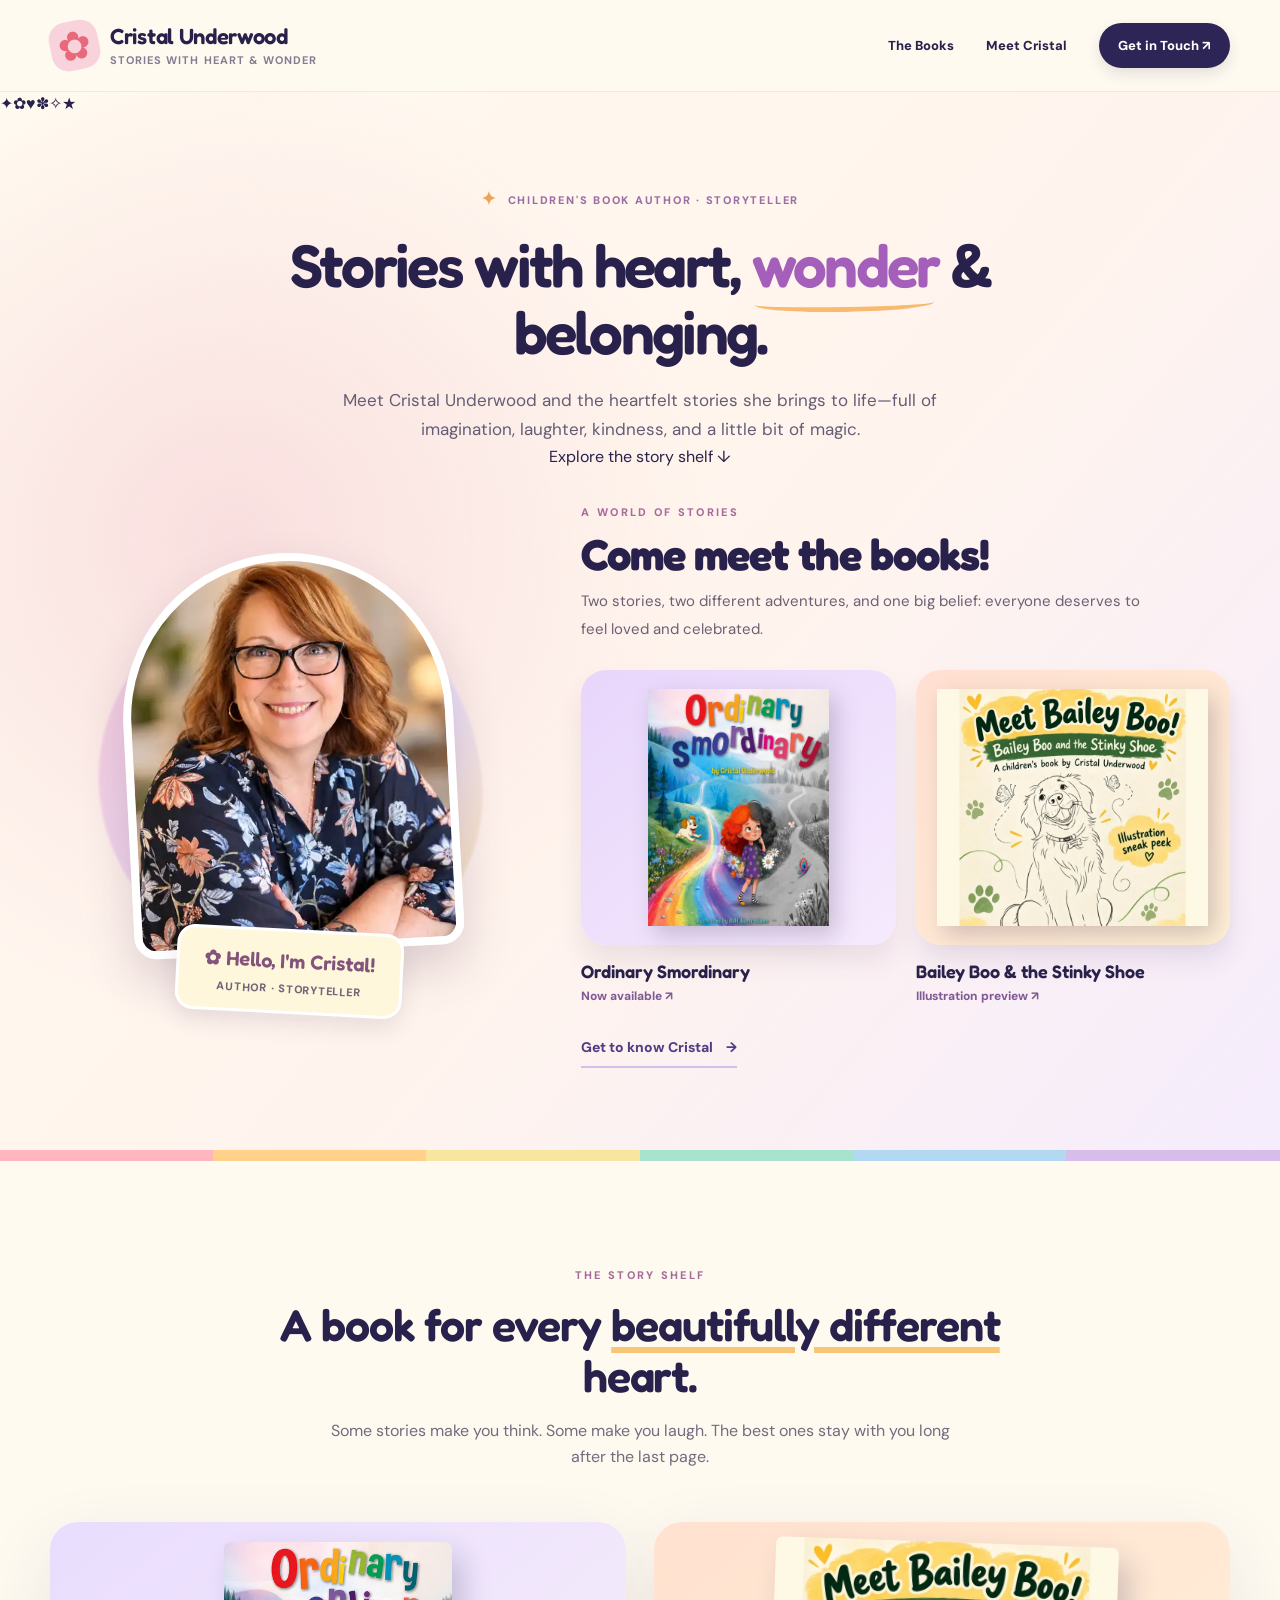
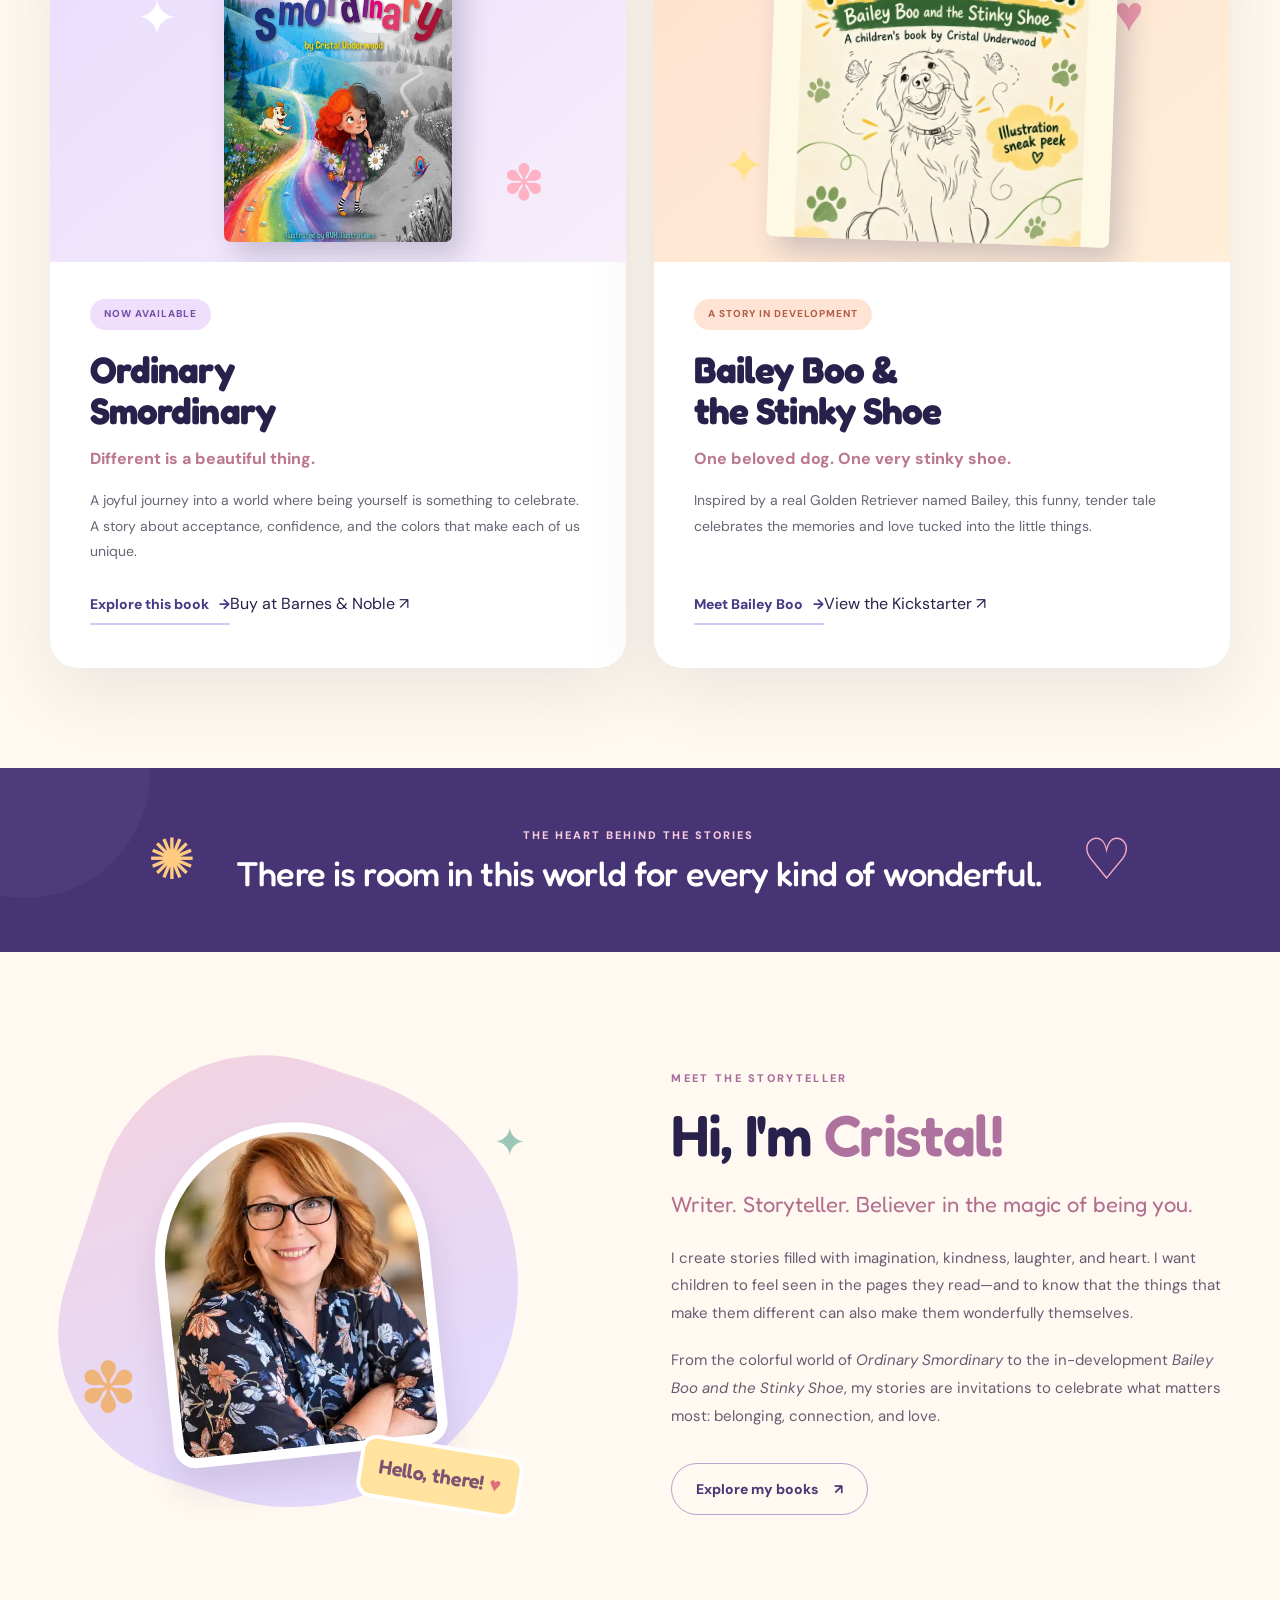
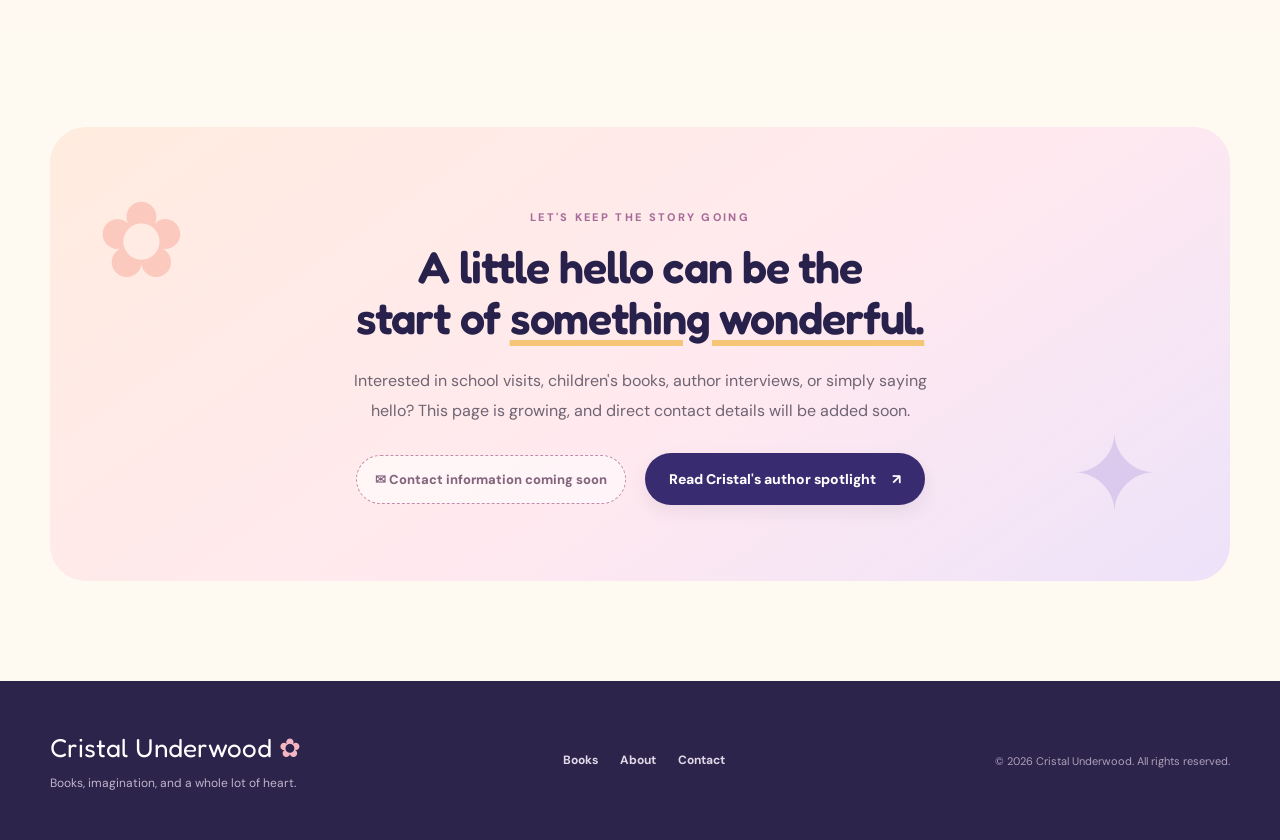
==== commit a0ee0c70: "Polish Cristal's book-first website with brighter design and verified links" ====
--- a/index.html
+++ b/index.html
@@ -8,7 +8,9 @@
   <meta property="og:title" content="Cristal Underwood | Stories with heart & wonder">
   <meta property="og:description" content="Books that celebrate belonging, individuality, laughter, and love.">
   <meta property="og:type" content="website">
-  <meta property="og:image" content="assets/ordinary-cover.webp">
+  <meta property="og:image" content="https://cristalunderwoodbooks.github.io/assets/ordinary-cover.webp">
+  <meta property="og:url" content="https://cristalunderwoodbooks.github.io/">
+  <meta name="twitter:card" content="summary_large_image">
   <link rel="icon" href="assets/favicon.svg" type="image/svg+xml">
   <link rel="preconnect" href="https://fonts.googleapis.com">
   <link rel="preconnect" href="https://fonts.gstatic.com" crossorigin>
@@ -27,11 +29,11 @@
     </div>
   </header>
   <main id="main">
-    <section class="hero hero-author" aria-labelledby="hero-title">
+    <section class="hero hero-author" aria-labelledby="hero-title"><div class="story-sprinkles" aria-hidden="true"><span>✦</span><span>✿</span><span>♥</span><span>✽</span><span>✧</span><span>★</span></div>
       <div class="shell hero-author-intro">
         <div class="eyebrow"><span class="tiny-star" aria-hidden="true">✦</span> CHILDREN'S BOOK AUTHOR · STORYTELLER</div>
         <h1 id="hero-title">Stories with heart, <span class="highlight-script">wonder</span> & belonging.</h1>
-        <p class="hero-lead">Meet Cristal Underwood and the heartfelt stories she brings to life—full of imagination, laughter, kindness, and a little bit of magic.</p>
+        <p class="hero-lead">Meet Cristal Underwood and the heartfelt stories she brings to life—full of imagination, laughter, kindness, and a little bit of magic.</p><a class="hero-books-cta" href="#books">Explore the story shelf <span aria-hidden="true">↓</span></a>
       </div>
       <div class="shell hero-author-grid">
         <div class="hero-author-portrait">
@@ -66,11 +68,11 @@
         <div class="book-grid">
           <article class="feature-book book-one">
             <div class="feature-art feature-art-lilac"><span class="art-sparkle sparkle-one" aria-hidden="true">✦</span><span class="art-sparkle sparkle-two" aria-hidden="true">✽</span><img src="assets/ordinary-cover.webp" alt="Cover of Ordinary Smordinary by Cristal Underwood, illustrated by RUH Illustrations" width="780" height="1024" loading="lazy"></div>
-            <div class="feature-body"><span class="book-tag tag-purple">NOW AVAILABLE</span><h3>Ordinary<br>Smordinary</h3><p class="book-subtitle">Different is a beautiful thing.</p><p>A joyful journey into a world where being yourself is something to celebrate. A story about acceptance, confidence, and the colors that make each of us unique.</p><a class="text-link" href="ordinary-smordinary.html">Explore this book <span aria-hidden="true">→</span></a></div>
+            <div class="feature-body"><span class="book-tag tag-purple">NOW AVAILABLE</span><h3>Ordinary<br>Smordinary</h3><p class="book-subtitle">Different is a beautiful thing.</p><p>A joyful journey into a world where being yourself is something to celebrate. A story about acceptance, confidence, and the colors that make each of us unique.</p><div class="book-quick-links"><a class="text-link" href="ordinary-smordinary.html">Explore this book <span aria-hidden="true">→</span></a><a class="feature-buy-link" href="https://www.barnesandnoble.com/w/ordinary-smordinary-cristal-underwood/1150849282?ean=9798182522083" target="_blank" rel="noopener noreferrer">Buy at Barnes &amp; Noble <span aria-hidden="true">↗</span></a></div></div>
           </article>
           <article class="feature-book book-two">
             <div class="feature-art feature-art-peach"><span class="art-sparkle sparkle-three" aria-hidden="true">♥</span><span class="art-sparkle sparkle-four" aria-hidden="true">✦</span><img src="assets/bailey-preview.webp" alt="Bailey Boo and the Stinky Shoe concept illustration featuring a happy Golden Retriever" width="720" height="630" loading="lazy"></div>
-            <div class="feature-body"><span class="book-tag tag-coral">A STORY IN DEVELOPMENT</span><h3>Bailey Boo &<br>the Stinky Shoe</h3><p class="book-subtitle">One beloved dog. One very stinky shoe.</p><p>Inspired by a real Golden Retriever named Bailey, this funny, tender tale celebrates the memories and love tucked into the little things.</p><a class="text-link" href="bailey-boo.html">Meet Bailey Boo <span aria-hidden="true">→</span></a></div>
+            <div class="feature-body"><span class="book-tag tag-coral">A STORY IN DEVELOPMENT</span><h3>Bailey Boo &<br>the Stinky Shoe</h3><p class="book-subtitle">One beloved dog. One very stinky shoe.</p><p>Inspired by a real Golden Retriever named Bailey, this funny, tender tale celebrates the memories and love tucked into the little things.</p><div class="book-quick-links"><a class="text-link" href="bailey-boo.html">Meet Bailey Boo <span aria-hidden="true">→</span></a><a class="feature-buy-link" href="https://www.kickstarter.com/projects/cristalunderwood/bailey-boo-and-the-stinky-shoe" target="_blank" rel="noopener noreferrer">View the Kickstarter <span aria-hidden="true">↗</span></a></div></div>
           </article>
         </div>
       </div>
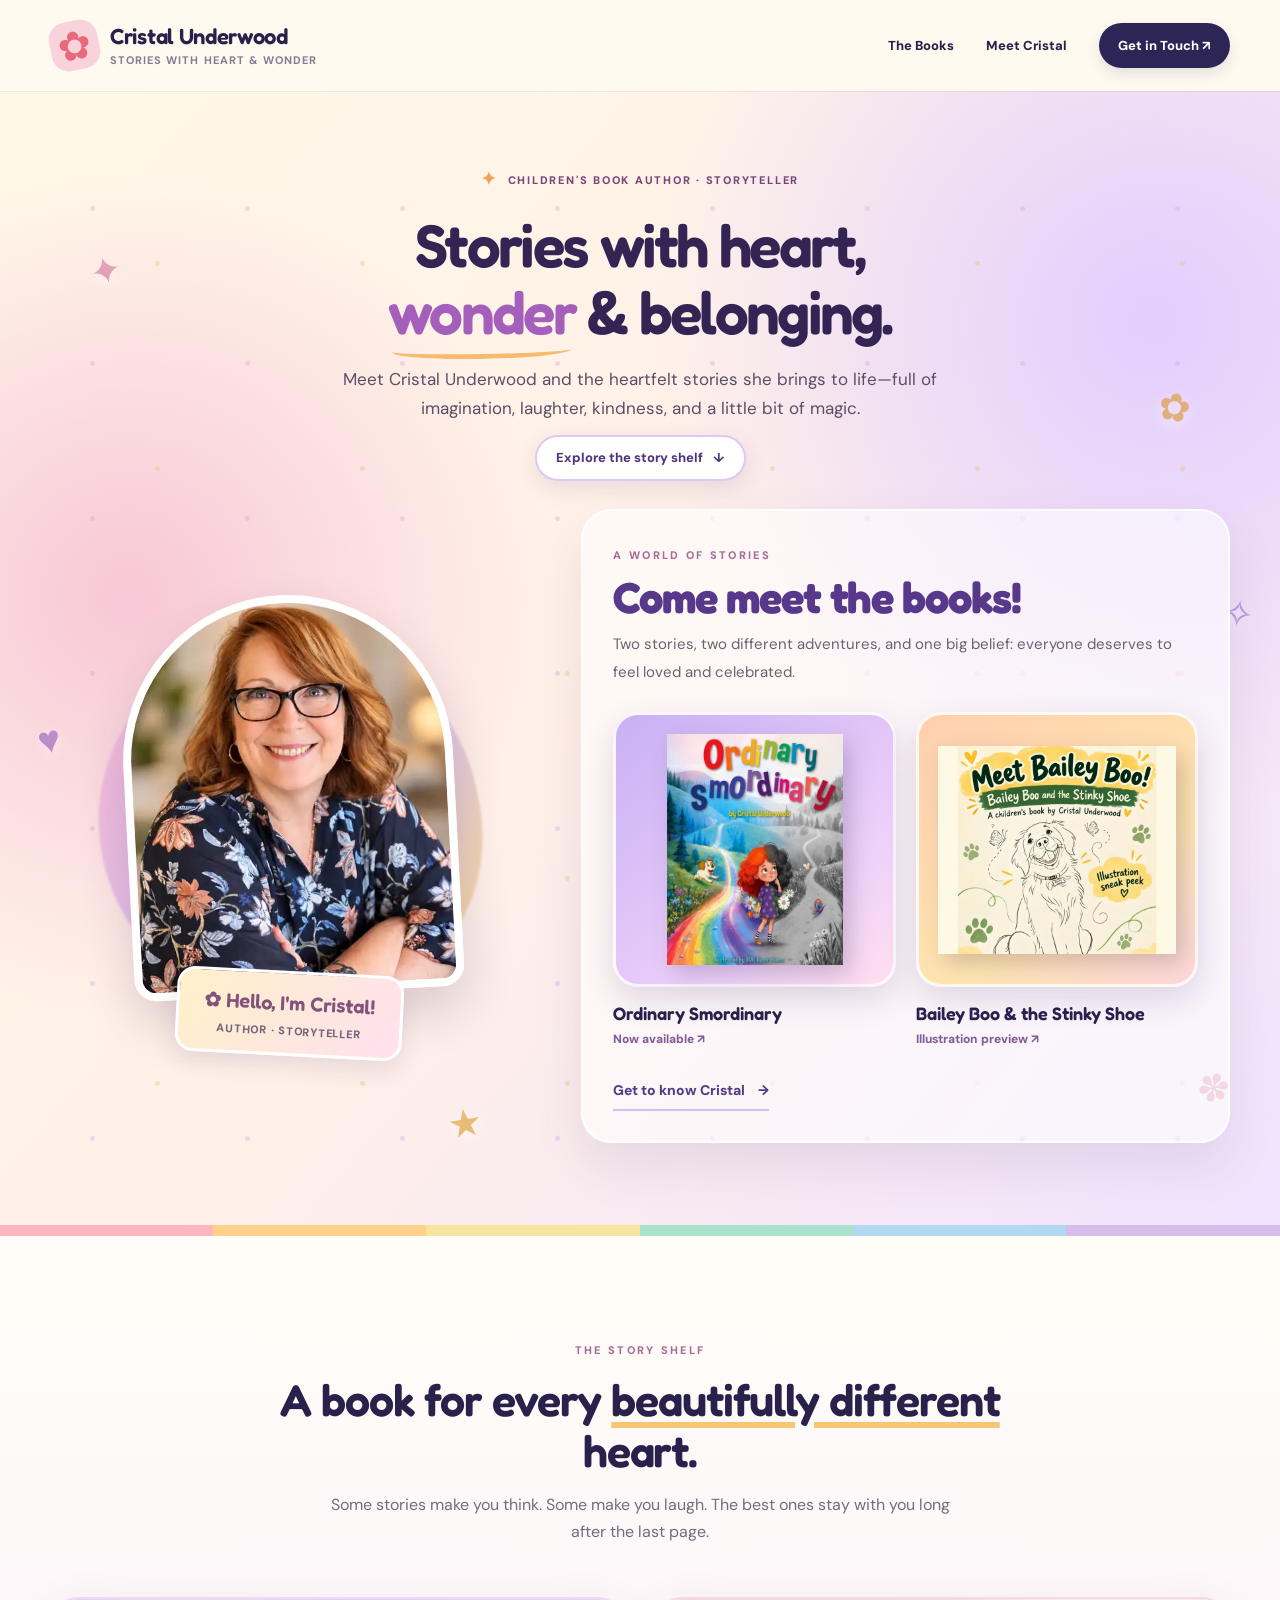
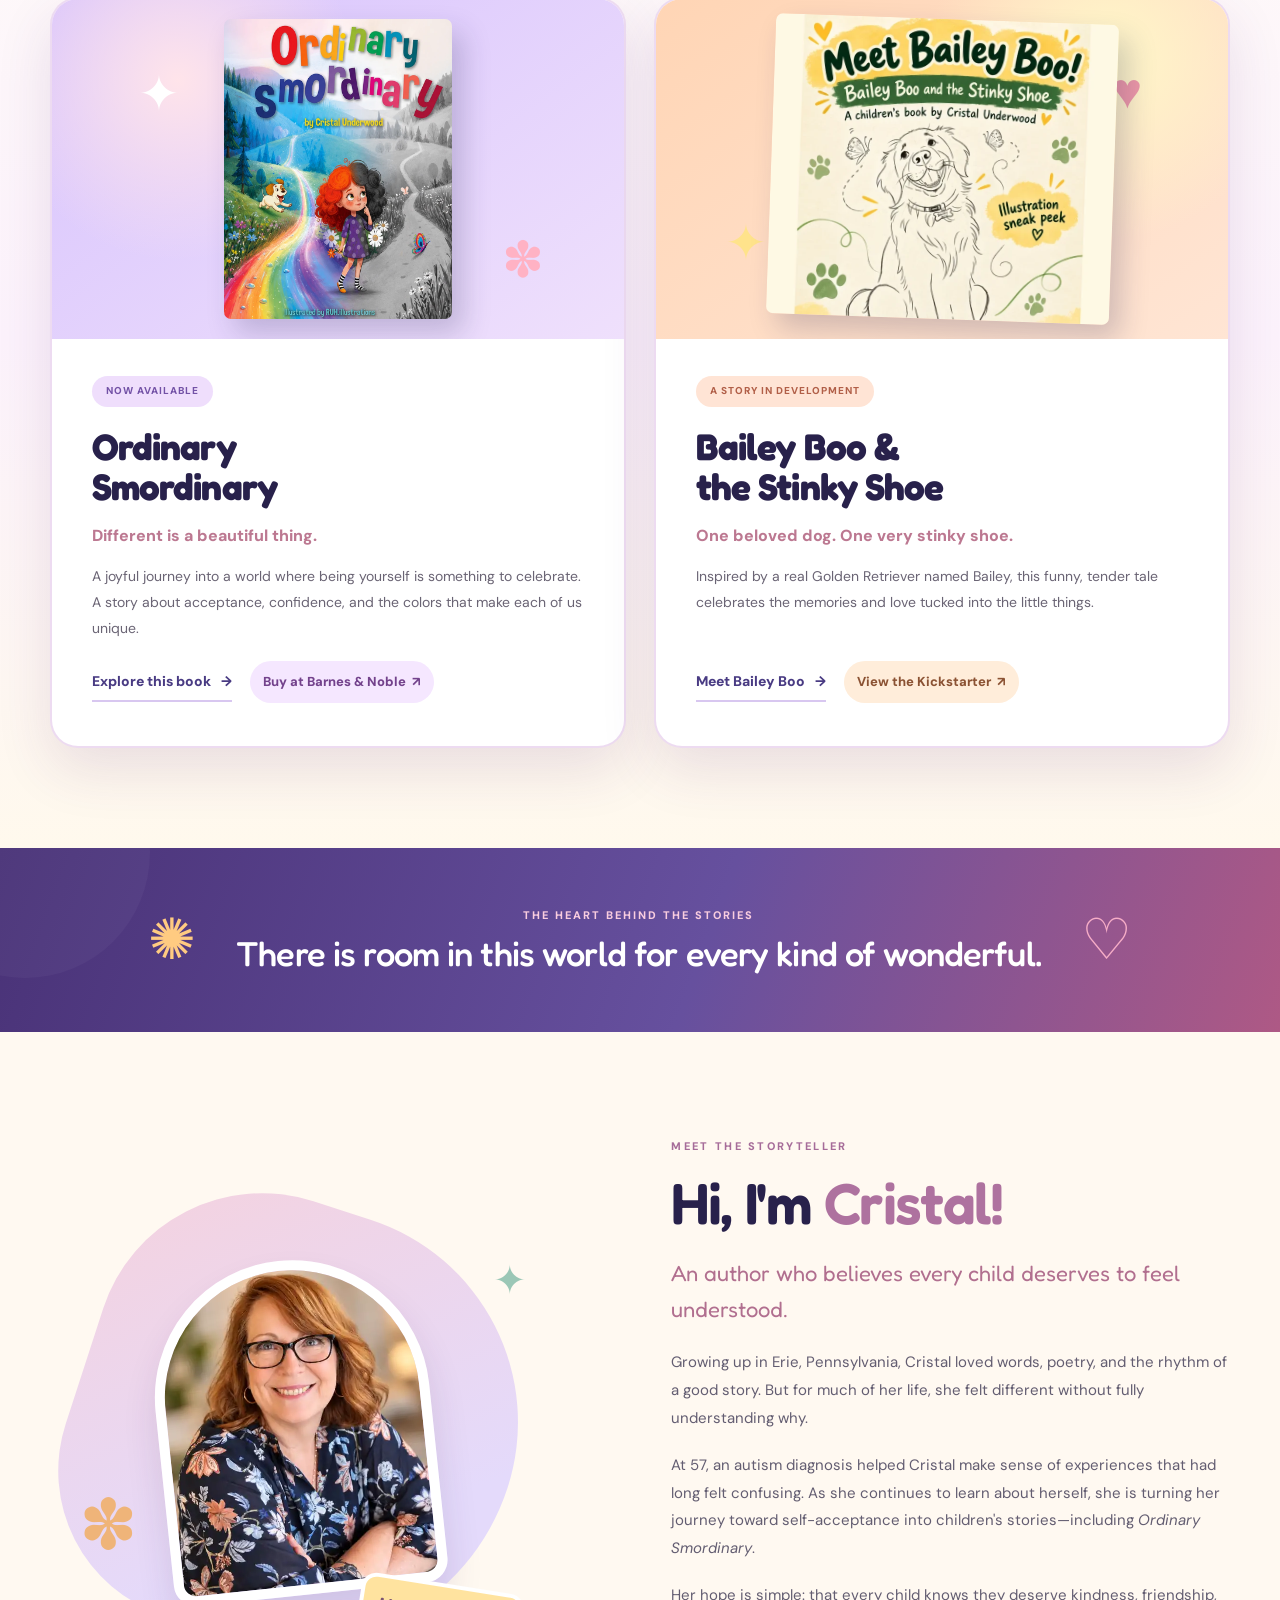
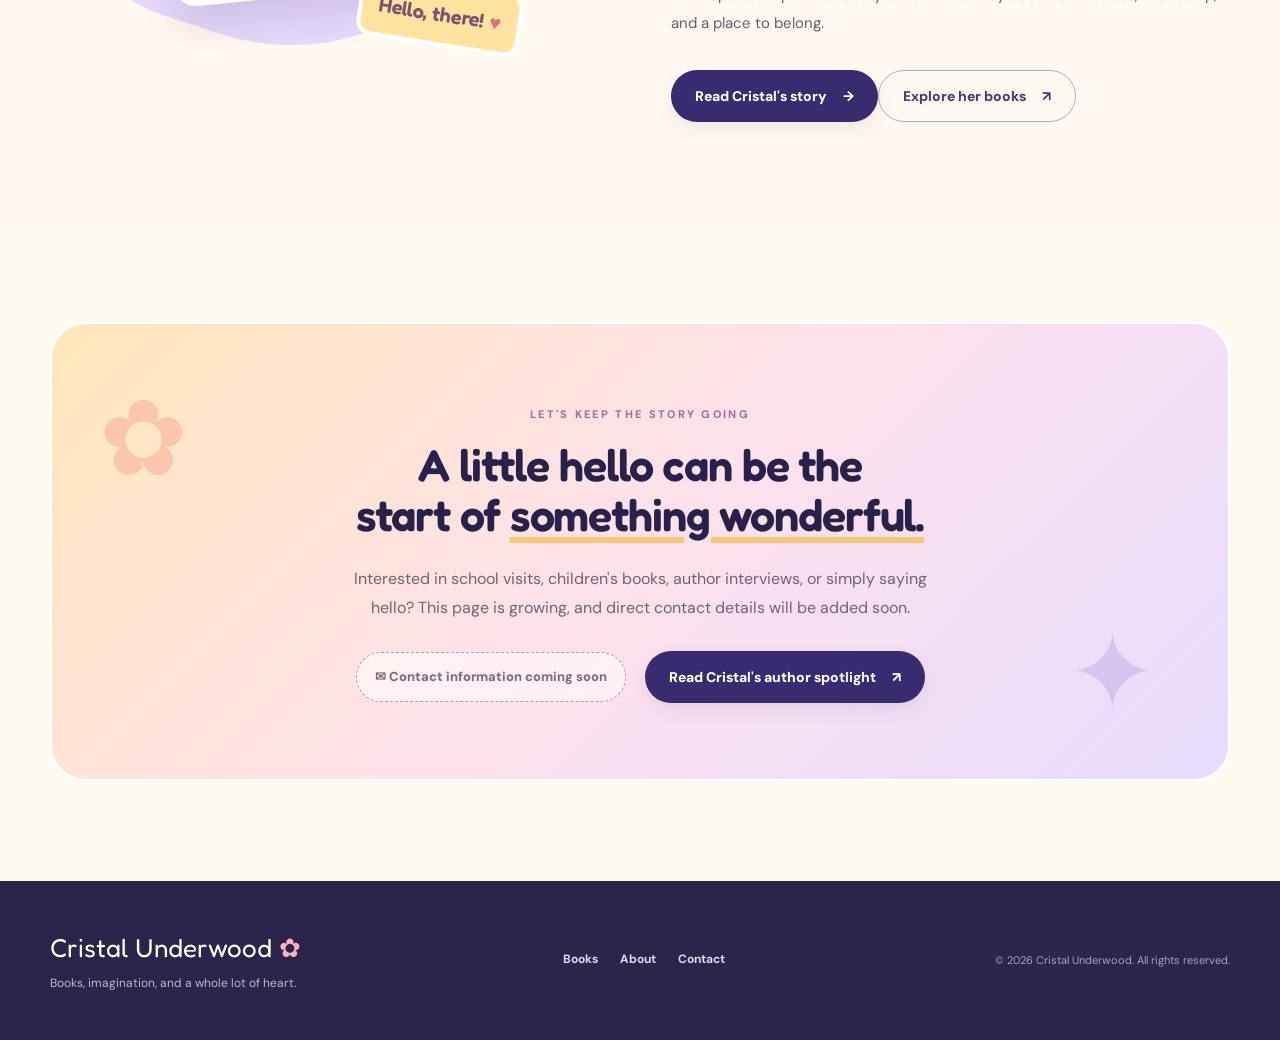
==== commit 416ebca9: "Add accessible Meet Cristal biography and connect book pages" ====
--- a/index.html
+++ b/index.html
@@ -4,9 +4,9 @@
   <meta charset="utf-8">
   <meta name="viewport" content="width=device-width, initial-scale=1">
   <meta name="theme-color" content="#fffaf0">
-  <meta name="description" content="Discover heartfelt, imaginative children's books by Cristal Underwood, including Ordinary Smordinary and Bailey Boo and the Stinky Shoe.">
+  <meta name="description" content="Meet children's author Cristal Underwood. Discover how her autism diagnosis at age 57 inspired stories of kindness and belonging, including Ordinary Smordinary.">
   <meta property="og:title" content="Cristal Underwood | Stories with heart & wonder">
-  <meta property="og:description" content="Books that celebrate belonging, individuality, laughter, and love.">
+  <meta property="og:description" content="Meet children's author Cristal Underwood and discover the personal journey behind Ordinary Smordinary.">
   <meta property="og:type" content="website">
   <meta property="og:image" content="https://cristalunderwoodbooks.github.io/assets/ordinary-cover.webp">
   <meta property="og:url" content="https://cristalunderwoodbooks.github.io/">
@@ -25,7 +25,7 @@
     <div class="nav shell">
       <a class="brand" href="index.html" aria-label="Cristal Underwood homepage"><span class="brand-mark" aria-hidden="true">✿</span><span class="brand-text"><strong>Cristal Underwood</strong><small>Stories with heart & wonder</small></span></a>
       <button class="menu-toggle" type="button" aria-expanded="false" aria-controls="nav-links"><span class="menu-bars" aria-hidden="true">☰</span><span>Menu</span></button>
-      <nav id="nav-links" class="nav-links" aria-label="Main navigation"><a href="#books">The Books</a><a href="#about">Meet Cristal</a><a href="#connect" class="nav-contact">Get in Touch <span aria-hidden="true">↗</span></a></nav>
+      <nav id="nav-links" class="nav-links" aria-label="Main navigation"><a href="#books">The Books</a><a href="meet-cristal.html">Meet Cristal</a><a href="#connect" class="nav-contact">Get in Touch <span aria-hidden="true">↗</span></a></nav>
     </div>
   </header>
   <main id="main">
@@ -57,7 +57,7 @@
               <span>Illustration preview <span aria-hidden="true">↗</span></span>
             </a>
           </div>
-          <a href="#about" class="hero-meet-link">Get to know Cristal <span aria-hidden="true">→</span></a>
+          <a href="meet-cristal.html" class="hero-meet-link">Get to know Cristal <span aria-hidden="true">→</span></a>
         </div>
       </div>
       <div class="rainbow-bar" aria-hidden="true"></div>
@@ -80,10 +80,10 @@
     <section class="wish-section" aria-labelledby="wish-title"><div class="shell wish-inner"><span class="wish-icon" aria-hidden="true">✺</span><div><p class="wish-overline">THE HEART BEHIND THE STORIES</p><h2 id="wish-title">There is room in this world for every kind of wonderful.</h2></div><span class="wish-icon wish-icon-right" aria-hidden="true">♡</span></div></section>
     <section class="about-section section-pad" id="about" aria-labelledby="about-title"><div class="shell about-grid">
       <div class="about-art"><div class="about-sun" aria-hidden="true"></div><div class="portrait-card"><img src="assets/cristal-portrait.webp" alt="Cristal Underwood smiling, wearing glasses and a floral blouse" width="480" height="600" loading="lazy"></div><div class="about-badge">Hello, there! <span aria-hidden="true">♥</span></div><span class="about-star star-a" aria-hidden="true">✽</span><span class="about-star star-b" aria-hidden="true">✦</span></div>
-      <div class="about-copy"><span class="kicker">MEET THE STORYTELLER</span><h2 id="about-title">Hi, I'm <span class="serif-italic">Cristal!</span></h2><p class="standfirst">Writer. Storyteller. Believer in the magic of being you.</p><p>I create stories filled with imagination, kindness, laughter, and heart. I want children to feel seen in the pages they read—and to know that the things that make them different can also make them wonderfully themselves.</p><p>From the colorful world of <em>Ordinary Smordinary</em> to the in-development <em>Bailey Boo and the Stinky Shoe</em>, my stories are invitations to celebrate what matters most: belonging, connection, and love.</p><a href="#books" class="btn btn-outline">Explore my books <span aria-hidden="true">↗</span></a></div>
+      <div class="about-copy"><span class="kicker">MEET THE STORYTELLER</span><h2 id="about-title">Hi, I'm <span class="serif-italic">Cristal!</span></h2><p class="standfirst">An author who believes every child deserves to feel understood.</p><p>Growing up in Erie, Pennsylvania, Cristal loved words, poetry, and the rhythm of a good story. But for much of her life, she felt different without fully understanding why.</p><p>At 57, an autism diagnosis helped Cristal make sense of experiences that had long felt confusing. As she continues to learn about herself, she is turning her journey toward self-acceptance into children's stories—including <em>Ordinary Smordinary</em>.</p><p>Her hope is simple: that every child knows they deserve kindness, friendship, and a place to belong.</p><div class="bio-actions"><a href="meet-cristal.html" class="btn btn-primary">Read Cristal's story <span aria-hidden="true">→</span></a><a href="#books" class="btn btn-outline">Explore her books <span aria-hidden="true">↗</span></a></div></div>
     </div></section>
     <section class="connect-section section-pad" id="connect" aria-labelledby="connect-title"><div class="shell connect-wrap"><div class="connect-deco connect-deco-one" aria-hidden="true">✿</div><div class="connect-deco connect-deco-two" aria-hidden="true">✦</div><span class="kicker">LET'S KEEP THE STORY GOING</span><h2 id="connect-title">A little hello can be the<br>start of <span class="underline-swish">something wonderful.</span></h2><p>Interested in school visits, children's books, author interviews, or simply saying hello? This page is growing, and direct contact details will be added soon.</p><div class="connect-actions"><span class="contact-soon">✉ Contact information coming soon</span><a class="btn btn-primary" href="https://www.circathera.com/post/october-2026-community-spotlight-cristal-underwood" target="_blank" rel="noopener noreferrer">Read Cristal's author spotlight <span aria-hidden="true">↗</span></a></div></div></section>
   </main>
-  <footer class="site-footer"><div class="shell footer-inner"><div><a class="footer-brand" href="index.html">Cristal Underwood <span aria-hidden="true">✿</span></a><p>Books, imagination, and a whole lot of heart.</p></div><div class="footer-links"><a href="#books">Books</a><a href="#about">About</a><a href="#connect">Contact</a></div><small>© <span data-year>2026</span> Cristal Underwood. All rights reserved.</small></div></footer>
+  <footer class="site-footer"><div class="shell footer-inner"><div><a class="footer-brand" href="index.html">Cristal Underwood <span aria-hidden="true">✿</span></a><p>Books, imagination, and a whole lot of heart.</p></div><div class="footer-links"><a href="#books">Books</a><a href="meet-cristal.html">About</a><a href="#connect">Contact</a></div><small>© <span data-year>2026</span> Cristal Underwood. All rights reserved.</small></div></footer>
 </body>
 </html>
--- a/assets/site.css
+++ b/assets/site.css
@@ -38,3 +38,44 @@
 @media(max-width:750px){.hero-author-intro{padding-top:53px}.hero-author-intro .hero-lead{font-size:16px}.hero-author-grid{grid-template-columns:1fr;gap:30px;padding:32px 0 65px}.hero-author-portrait{min-height:395px}.hero-portrait-frame{height:340px;width:min(285px,80%)}.hero-author-books{text-align:center}.hero-author-books>p{margin:0 auto 23px}.hero-book-pair{gap:12px;text-align:left}.hero-book-picture{height:245px;padding:13px}.hero-book-link>strong{font-size:16px}.hero-book-link>span{font-size:11px}.hero-meet-link{margin-top:25px}}
 @media(max-width:400px){.hero-book-picture{height:200px;border-radius:17px}.hero-book-link>strong{font-size:15px}.hero-author-intro h1{font-size:40px}}
 
+
+/* Colorful storybook polish: author portrait left, featured books right */
+.hero.hero-author{isolation:isolate;background:radial-gradient(circle at 10% 44%,#f8c7d7 0,transparent 32%),radial-gradient(circle at 90% 20%,#e2ceff 0,transparent 34%),linear-gradient(130deg,#fff8e8 0%,#fff0e8 50%,#efe3ff 100%)}
+.hero.hero-author::before{content:"";position:absolute;inset:0;z-index:0;pointer-events:none;opacity:.33;background-image:radial-gradient(circle,#d69fe3 2px,transparent 3px),radial-gradient(circle,#ebbb69 2px,transparent 3px);background-position:15px 40px,55px 70px;background-size:155px 155px,205px 205px}
+.hero-author-intro,.hero-author-grid{position:relative;z-index:2}
+.story-sprinkles{position:absolute;inset:0;overflow:hidden;pointer-events:none;z-index:1}
+.story-sprinkles span{position:absolute;font-size:clamp(19px,3vw,41px);opacity:.7;text-shadow:0 4px 12px rgba(255,255,255,.65)}
+.story-sprinkles span:nth-child(1){top:13%;left:7%;color:#da7fa7;transform:rotate(-16deg)}
+.story-sprinkles span:nth-child(2){top:25%;right:7%;color:#dca047;transform:rotate(12deg)}
+.story-sprinkles span:nth-child(3){top:54%;left:3%;color:#a46dc2;transform:rotate(-12deg)}
+.story-sprinkles span:nth-child(4){bottom:10%;right:4%;color:#e18b9e;transform:rotate(18deg)}
+.story-sprinkles span:nth-child(5){top:43%;right:2%;color:#a67fdc;transform:rotate(10deg)}
+.story-sprinkles span:nth-child(6){bottom:7%;left:35%;color:#e0a846;transform:rotate(-9deg)}
+.hero-author-intro{padding-top:74px}
+.hero-author-intro h1{color:#332454;text-wrap:balance}
+.hero-author-intro .eyebrow{color:#784579}
+.hero-author-intro .hero-lead{color:#5a4f66}
+.hero-books-cta{display:inline-flex;align-items:center;gap:10px;margin-top:12px;padding:10px 19px;background:#fff;color:#50357e;border:2px solid #ddc9f5;border-radius:100px;font-size:13px;font-weight:800;box-shadow:0 7px 22px rgba(86,44,114,.12);transition:transform .2s,box-shadow .2s}
+.hero-books-cta:hover{transform:translateY(-3px);box-shadow:0 11px 23px rgba(86,44,114,.18)}
+.hero-portrait-glow{background:linear-gradient(130deg,#f8b9d1 0%,#d7c4fc 58%,#ffdc88)}
+.hero-portrait-caption{background:linear-gradient(125deg,#fff1c9,#ffe0ee)}
+.hero-author-books{background:rgba(255,255,255,.57);border:2px solid rgba(255,255,255,.85);border-radius:30px;padding:30px;box-shadow:0 23px 50px rgba(93,56,109,.11)}
+.hero-author-books>h2{color:#57388b}
+.hero-book-picture{border:3px solid rgba(255,255,255,.82);box-shadow:0 12px 32px rgba(76,44,104,.16)}
+.hero-book-purple{background:linear-gradient(140deg,#c8b0f4,#eed0fa 69%,#ffdfef)}
+.hero-book-peach{background:linear-gradient(145deg,#ffcfb0,#ffe5af 63%,#ffd7dd)}
+.book-section{background:linear-gradient(180deg,#fffdf7,#fcf2fc 58%,#fff9ed)}
+.feature-book{border:2px solid rgba(226,198,233,.62);box-shadow:0 22px 55px rgba(81,45,107,.12)}
+.feature-art-lilac{background:radial-gradient(circle at 22% 24%,#ffe4ea,transparent 35%),linear-gradient(145deg,#d8c4fd,#efe0fc)}
+.feature-art-peach{background:radial-gradient(circle at 79% 18%,#fff8c9,transparent 34%),linear-gradient(145deg,#ffd5b5,#ffe5d4)}
+.book-quick-links{display:flex;align-items:center;flex-wrap:wrap;gap:13px 18px}
+.feature-buy-link{display:inline-flex;gap:6px;align-items:center;border-radius:100px;padding:10px 13px;background:#f5e7ff;color:#73428c;font-size:13px;font-weight:800}
+.feature-buy-link:hover{background:#ebd5fb}
+.book-two .feature-buy-link{background:#ffedda;color:#8b5233}
+.book-two .feature-buy-link:hover{background:#ffdfbb}
+.wish-section{background:linear-gradient(110deg,#493277,#66509e 55%,#ae5985)}
+.connect-wrap{background:linear-gradient(135deg,#ffe7ba,#ffe1ea 48%,#e6dcff);border:2px solid white}
+@media(max-width:1000px){.hero-author-books{padding:23px}.hero-author-grid{gap:23px}}
+@media(max-width:750px){.hero-author-intro{padding-top:52px}.hero-author-books{padding:24px 17px 27px;border-radius:24px}.story-sprinkles span{opacity:.40}.story-sprinkles span:nth-child(3),.story-sprinkles span:nth-child(5){display:none}}
+@media(max-width:400px){.hero-author-books{padding:20px 12px 24px}.feature-buy-link{font-size:12px}}
+@media(prefers-reduced-motion:reduce){.hero-books-cta{transition:none}}
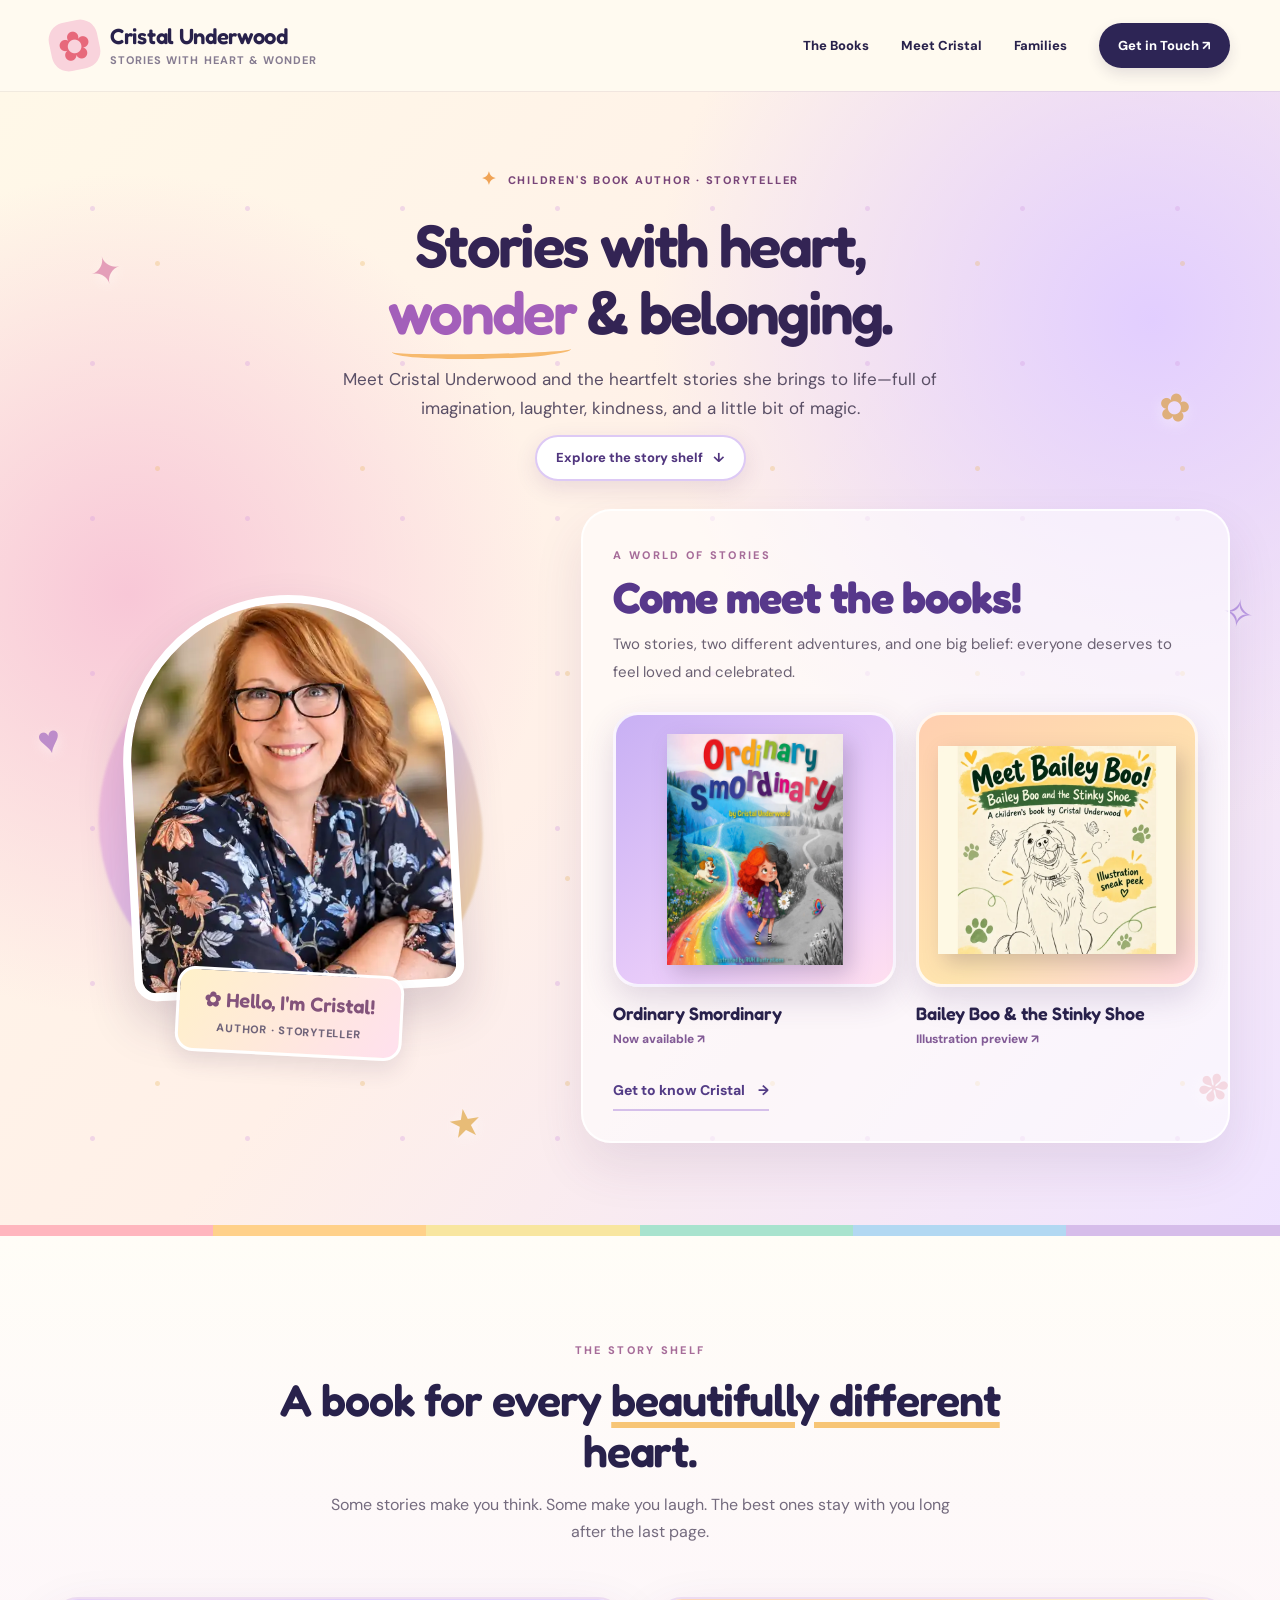
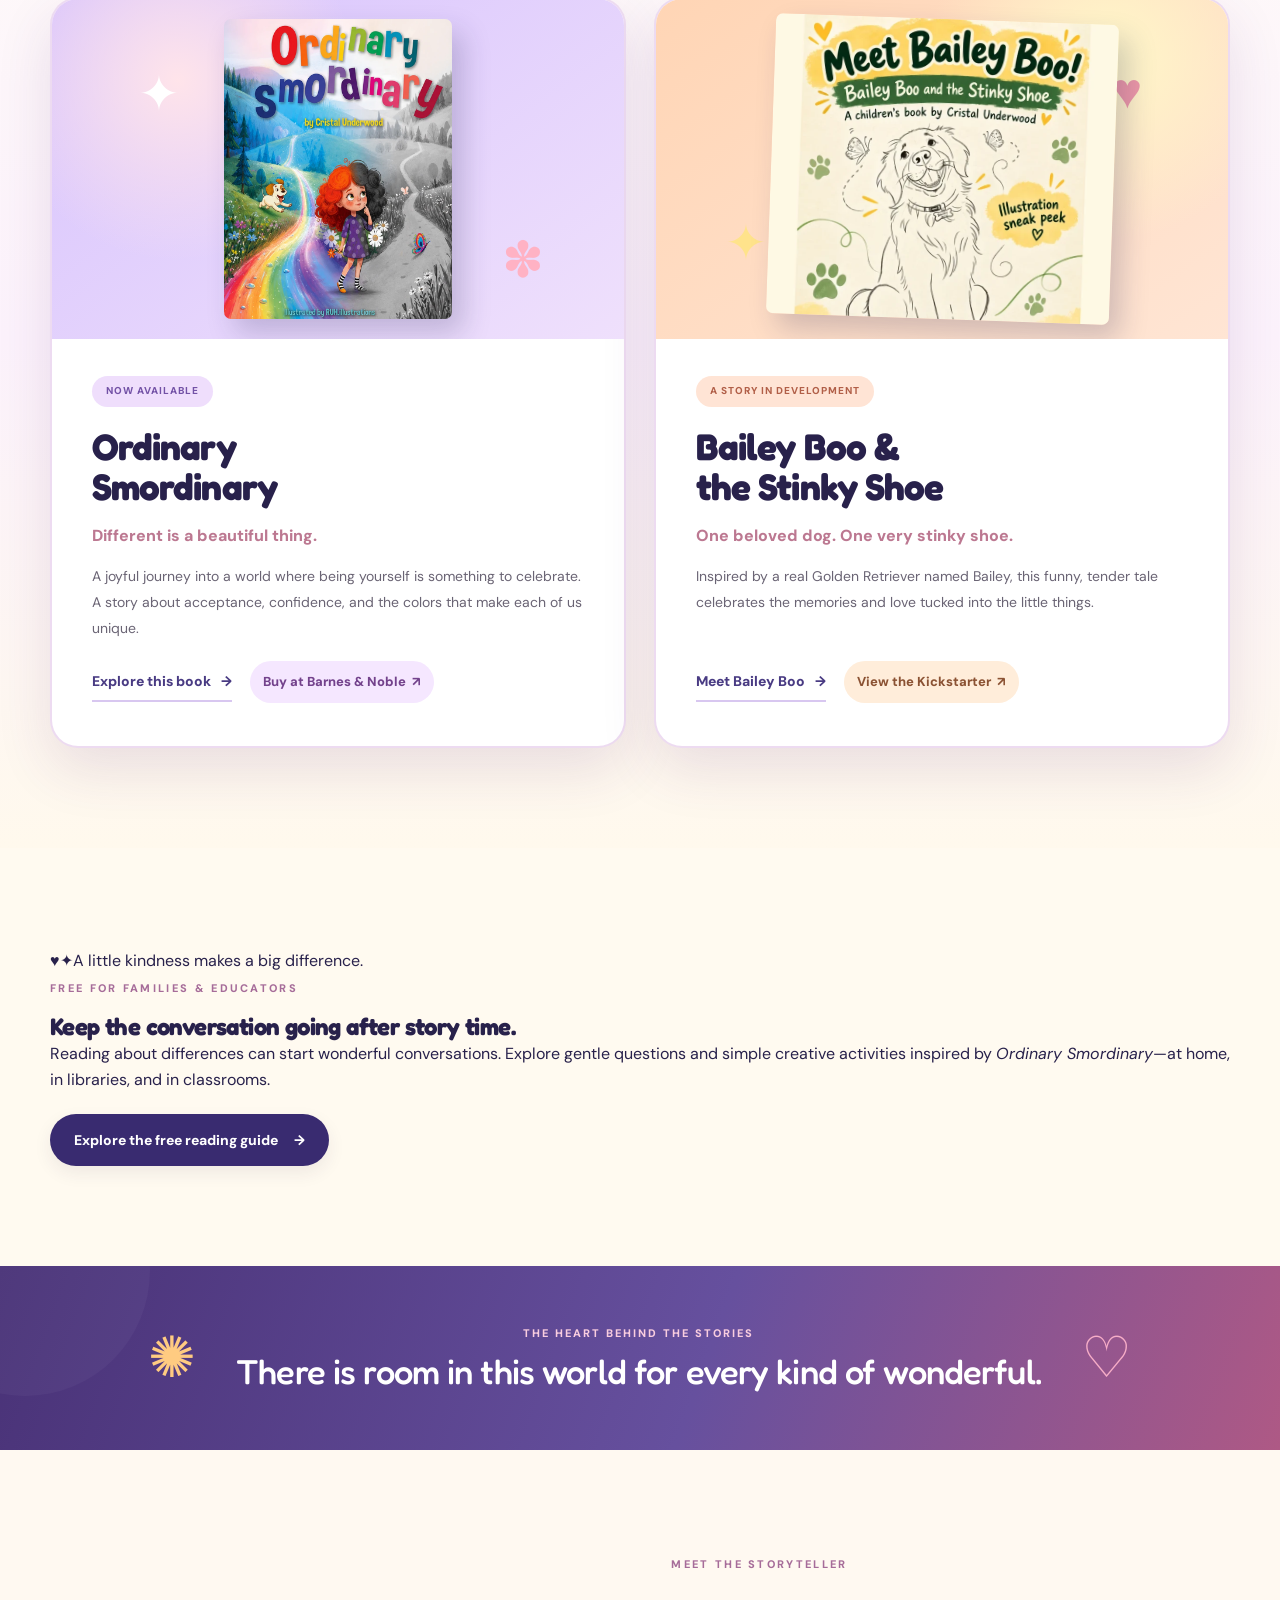
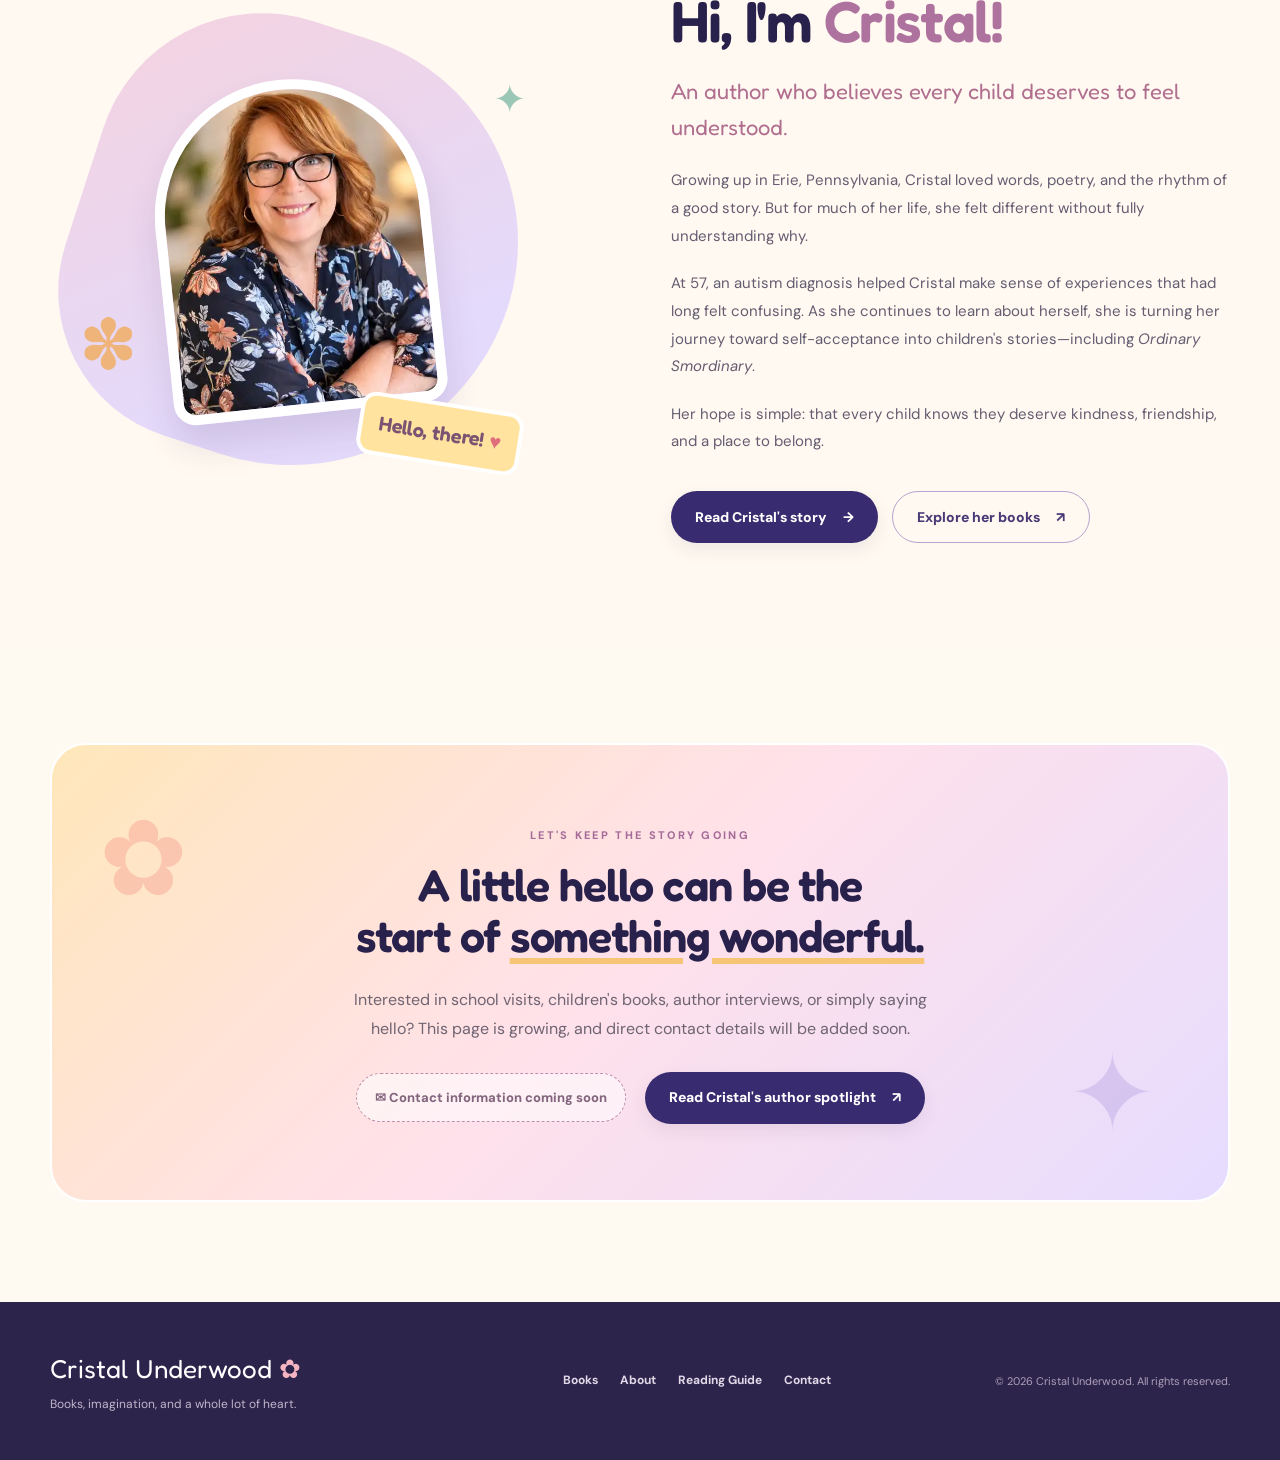
==== commit 26d805c8: "Add free family reading guide and links across Cristal's website" ====
--- a/index.html
+++ b/index.html
@@ -25,7 +25,7 @@
     <div class="nav shell">
       <a class="brand" href="index.html" aria-label="Cristal Underwood homepage"><span class="brand-mark" aria-hidden="true">✿</span><span class="brand-text"><strong>Cristal Underwood</strong><small>Stories with heart & wonder</small></span></a>
       <button class="menu-toggle" type="button" aria-expanded="false" aria-controls="nav-links"><span class="menu-bars" aria-hidden="true">☰</span><span>Menu</span></button>
-      <nav id="nav-links" class="nav-links" aria-label="Main navigation"><a href="#books">The Books</a><a href="meet-cristal.html">Meet Cristal</a><a href="#connect" class="nav-contact">Get in Touch <span aria-hidden="true">↗</span></a></nav>
+      <nav id="nav-links" class="nav-links" aria-label="Main navigation"><a href="#books">The Books</a><a href="meet-cristal.html">Meet Cristal</a><a href="reading-guide.html">Families</a><a href="#connect" class="nav-contact">Get in Touch <span aria-hidden="true">↗</span></a></nav>
     </div>
   </header>
   <main id="main">
@@ -77,13 +77,13 @@
         </div>
       </div>
     </section>
-    <section class="wish-section" aria-labelledby="wish-title"><div class="shell wish-inner"><span class="wish-icon" aria-hidden="true">✺</span><div><p class="wish-overline">THE HEART BEHIND THE STORIES</p><h2 id="wish-title">There is room in this world for every kind of wonderful.</h2></div><span class="wish-icon wish-icon-right" aria-hidden="true">♡</span></div></section>
+    <section class="family-feature section-pad" aria-labelledby="family-feature-heading"><div class="shell family-feature-grid"><div class="family-feature-art" aria-hidden="true"><span class="family-feature-heart">♥</span><span class="family-feature-star">✦</span><span class="family-feature-label">A little kindness makes a big difference.</span></div><div class="family-feature-copy"><span class="kicker">FREE FOR FAMILIES &amp; EDUCATORS</span><h2 id="family-feature-heading">Keep the conversation going after story time.</h2><p>Reading about differences can start wonderful conversations. Explore gentle questions and simple creative activities inspired by <em>Ordinary Smordinary</em>—at home, in libraries, and in classrooms.</p><a class="btn btn-primary" href="reading-guide.html">Explore the free reading guide <span aria-hidden="true">→</span></a></div></div></section><section class="wish-section" aria-labelledby="wish-title"><div class="shell wish-inner"><span class="wish-icon" aria-hidden="true">✺</span><div><p class="wish-overline">THE HEART BEHIND THE STORIES</p><h2 id="wish-title">There is room in this world for every kind of wonderful.</h2></div><span class="wish-icon wish-icon-right" aria-hidden="true">♡</span></div></section>
     <section class="about-section section-pad" id="about" aria-labelledby="about-title"><div class="shell about-grid">
       <div class="about-art"><div class="about-sun" aria-hidden="true"></div><div class="portrait-card"><img src="assets/cristal-portrait.webp" alt="Cristal Underwood smiling, wearing glasses and a floral blouse" width="480" height="600" loading="lazy"></div><div class="about-badge">Hello, there! <span aria-hidden="true">♥</span></div><span class="about-star star-a" aria-hidden="true">✽</span><span class="about-star star-b" aria-hidden="true">✦</span></div>
       <div class="about-copy"><span class="kicker">MEET THE STORYTELLER</span><h2 id="about-title">Hi, I'm <span class="serif-italic">Cristal!</span></h2><p class="standfirst">An author who believes every child deserves to feel understood.</p><p>Growing up in Erie, Pennsylvania, Cristal loved words, poetry, and the rhythm of a good story. But for much of her life, she felt different without fully understanding why.</p><p>At 57, an autism diagnosis helped Cristal make sense of experiences that had long felt confusing. As she continues to learn about herself, she is turning her journey toward self-acceptance into children's stories—including <em>Ordinary Smordinary</em>.</p><p>Her hope is simple: that every child knows they deserve kindness, friendship, and a place to belong.</p><div class="bio-actions"><a href="meet-cristal.html" class="btn btn-primary">Read Cristal's story <span aria-hidden="true">→</span></a><a href="#books" class="btn btn-outline">Explore her books <span aria-hidden="true">↗</span></a></div></div>
     </div></section>
     <section class="connect-section section-pad" id="connect" aria-labelledby="connect-title"><div class="shell connect-wrap"><div class="connect-deco connect-deco-one" aria-hidden="true">✿</div><div class="connect-deco connect-deco-two" aria-hidden="true">✦</div><span class="kicker">LET'S KEEP THE STORY GOING</span><h2 id="connect-title">A little hello can be the<br>start of <span class="underline-swish">something wonderful.</span></h2><p>Interested in school visits, children's books, author interviews, or simply saying hello? This page is growing, and direct contact details will be added soon.</p><div class="connect-actions"><span class="contact-soon">✉ Contact information coming soon</span><a class="btn btn-primary" href="https://www.circathera.com/post/october-2026-community-spotlight-cristal-underwood" target="_blank" rel="noopener noreferrer">Read Cristal's author spotlight <span aria-hidden="true">↗</span></a></div></div></section>
   </main>
-  <footer class="site-footer"><div class="shell footer-inner"><div><a class="footer-brand" href="index.html">Cristal Underwood <span aria-hidden="true">✿</span></a><p>Books, imagination, and a whole lot of heart.</p></div><div class="footer-links"><a href="#books">Books</a><a href="meet-cristal.html">About</a><a href="#connect">Contact</a></div><small>© <span data-year>2026</span> Cristal Underwood. All rights reserved.</small></div></footer>
+  <footer class="site-footer"><div class="shell footer-inner"><div><a class="footer-brand" href="index.html">Cristal Underwood <span aria-hidden="true">✿</span></a><p>Books, imagination, and a whole lot of heart.</p></div><div class="footer-links"><a href="#books">Books</a><a href="meet-cristal.html">About</a><a href="reading-guide.html">Reading Guide</a><a href="#connect">Contact</a></div><small>© <span data-year>2026</span> Cristal Underwood. All rights reserved.</small></div></footer>
 </body>
 </html>
--- a/assets/site.css
+++ b/assets/site.css
@@ -79,3 +79,33 @@
 @media(max-width:750px){.hero-author-intro{padding-top:52px}.hero-author-books{padding:24px 17px 27px;border-radius:24px}.story-sprinkles span{opacity:.40}.story-sprinkles span:nth-child(3),.story-sprinkles span:nth-child(5){display:none}}
 @media(max-width:400px){.hero-author-books{padding:20px 12px 24px}.feature-buy-link{font-size:12px}}
 @media(prefers-reduced-motion:reduce){.hero-books-cta{transition:none}}
+
+/* The author behind the books — Meet Cristal biography */
+.bio-actions{display:flex;flex-wrap:wrap;align-items:center;gap:14px;margin-top:22px}
+.biography-hero{padding:30px 0 92px;background:radial-gradient(circle at 13% 45%,#ffd5df,transparent 37%),radial-gradient(circle at 85% 15%,#e7d6ff,transparent 35%),linear-gradient(135deg,#fff9e8,#fff2ee 57%,#f5eafa)}
+.biography-hero-grid{display:grid;grid-template-columns:minmax(0,.8fr) minmax(0,1.2fr);gap:9%;align-items:center}
+.biography-photo{position:relative;max-width:380px;margin:0 auto 25px}
+.biography-photo img{width:100%;aspect-ratio:4/5;object-fit:cover;object-position:50% 25%;border:8px solid #fff;border-radius:170px 170px 26px 26px;box-shadow:0 23px 46px rgba(67,31,95,.20);transform:rotate(-2deg)}
+.biography-photo-badge{position:absolute;bottom:-25px;left:7%;right:7%;padding:13px;text-align:center;background:#fff5d6;border:3px solid white;border-radius:18px;font-family:'Fredoka',sans-serif;color:#85527f;font-size:19px;box-shadow:0 9px 20px rgba(58,33,87,.12);transform:rotate(2deg)}
+.biography-intro h1{font-size:clamp(52px,6vw,86px);line-height:1.07;margin-bottom:20px}
+.biography-lead{font-size:clamp(23px,2.5vw,31px);line-height:1.35;font-family:'Fredoka',sans-serif;color:#a45c85}
+.biography-intro>p:not(.biography-lead){font-size:17px;line-height:1.85;color:#65576d}
+.biography-intro .btn{margin-top:10px}
+.bio-story-section{background:#fffdfa}
+.bio-story-lavender{background:#f5eefb}
+.bio-story-layout{display:grid;grid-template-columns:minmax(0,.85fr) minmax(0,1.15fr);gap:9%;align-items:start}
+.bio-chapter{font-size:12px;font-weight:800;letter-spacing:.16em;color:#a85e8b}
+.bio-story-side h2{font-size:clamp(34px,3.6vw,49px);margin:15px 0}
+.bio-story-spark{color:#e9ab68;font-size:50px}
+.bio-story-body{max-width:680px}
+.bio-story-body p{font-size:17px;line-height:1.94;color:#60586b;margin-bottom:22px}
+.bio-story-body strong{color:#473178}
+.bio-inline-link,.bio-source-note a{font-weight:800;color:#6d449a;text-decoration:underline;text-decoration-color:#c697d2;text-underline-offset:3px}
+.bio-story-ending{padding:94px 0;background:linear-gradient(130deg,#ffecda,#ffe5ed 52%,#e7deff);text-align:center}
+.bio-ending-inner{max-width:800px}
+.bio-ending-inner h2{font-size:clamp(35px,4.3vw,55px);line-height:1.16}
+.bio-ending-inner>p:not(.bio-source-note){max-width:660px;margin:25px auto;font-size:17px;line-height:1.85}
+.bio-actions-center{justify-content:center}
+.bio-source-note{font-size:13px;line-height:1.8;color:#655974;margin:35px auto 0}
+@media(max-width:750px){.biography-hero{padding:22px 0 72px}.biography-hero-grid,.bio-story-layout{grid-template-columns:1fr;gap:37px}.biography-photo{width:min(84%,330px);margin:0 auto 32px}.biography-intro h1{font-size:55px}.biography-intro>p:not(.biography-lead),.bio-story-body p{font-size:16px}.bio-story-side h2{font-size:39px}.bio-story-spark{display:none}.bio-actions-center{flex-direction:column}.bio-actions-center .btn{width:min(100%,370px)}}
+@media(max-width:400px){.bio-actions{flex-direction:column;align-items:stretch}.bio-actions .btn{width:100%}}
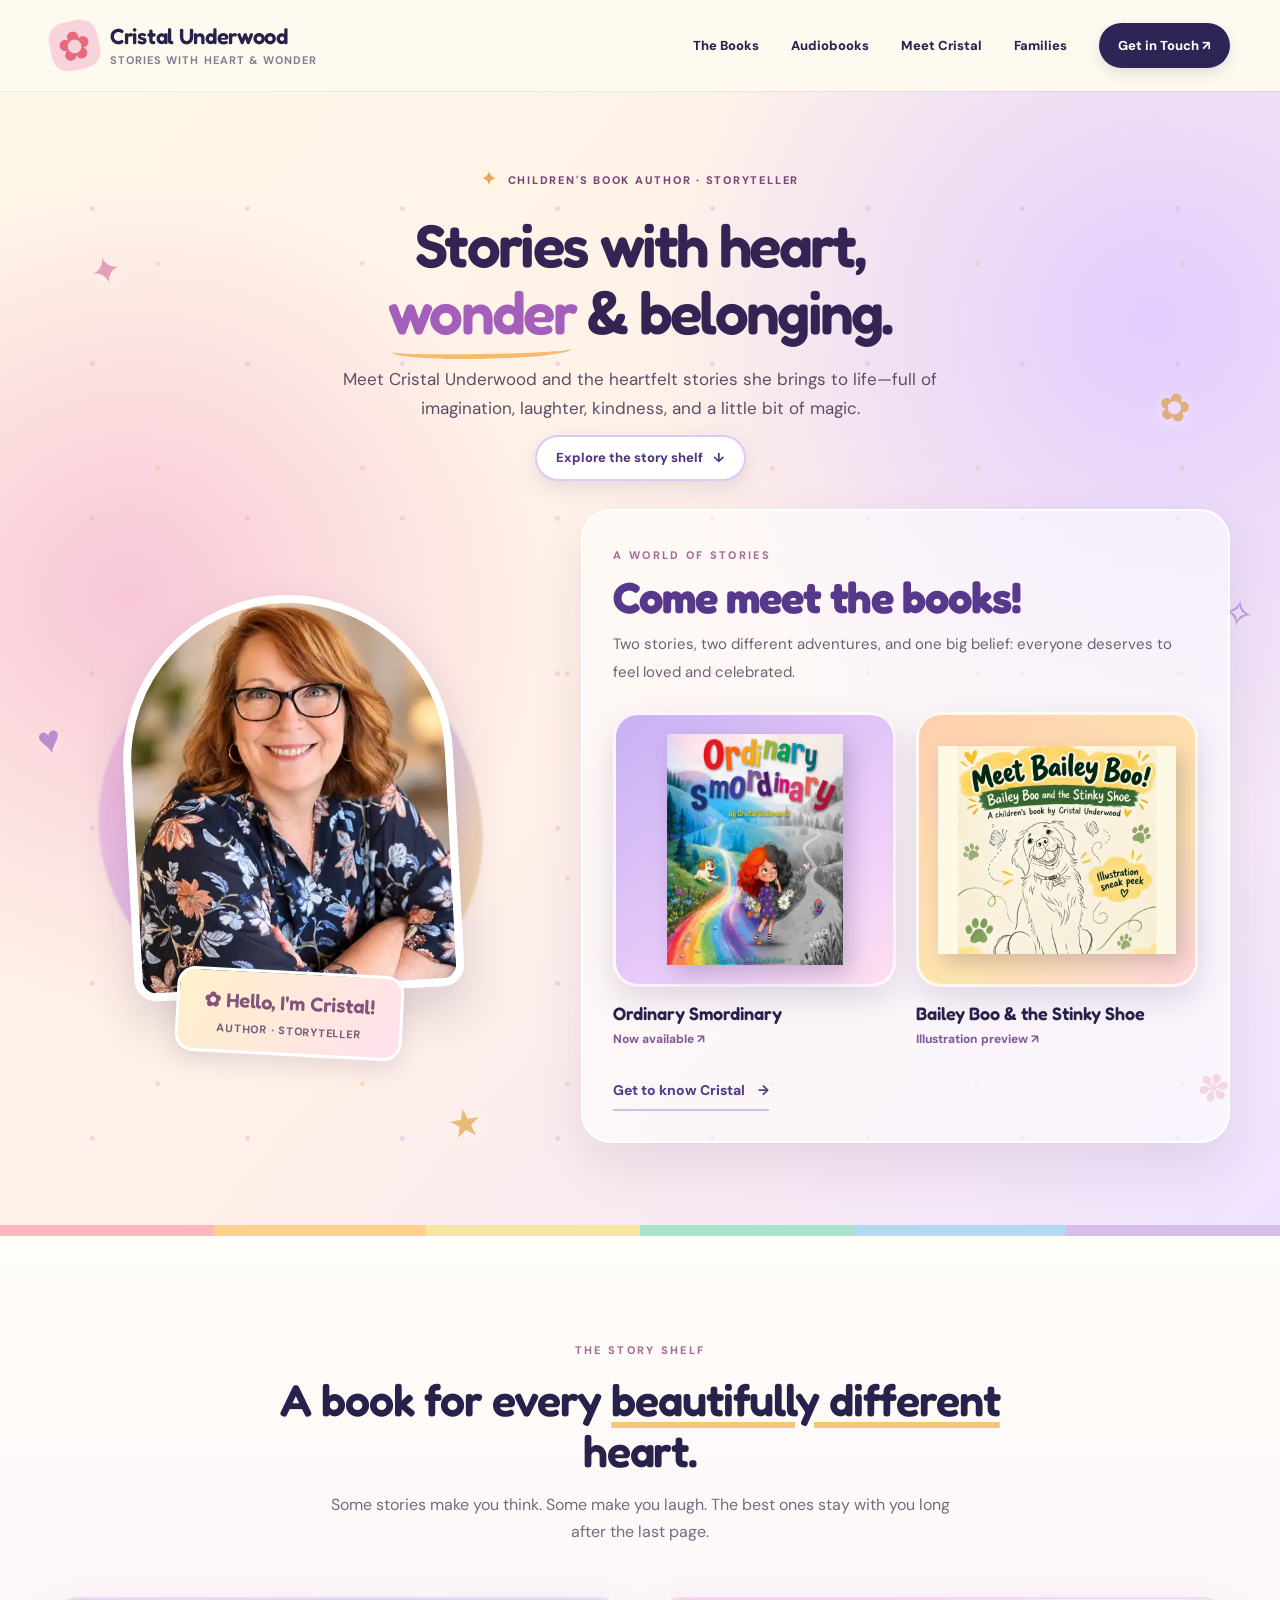
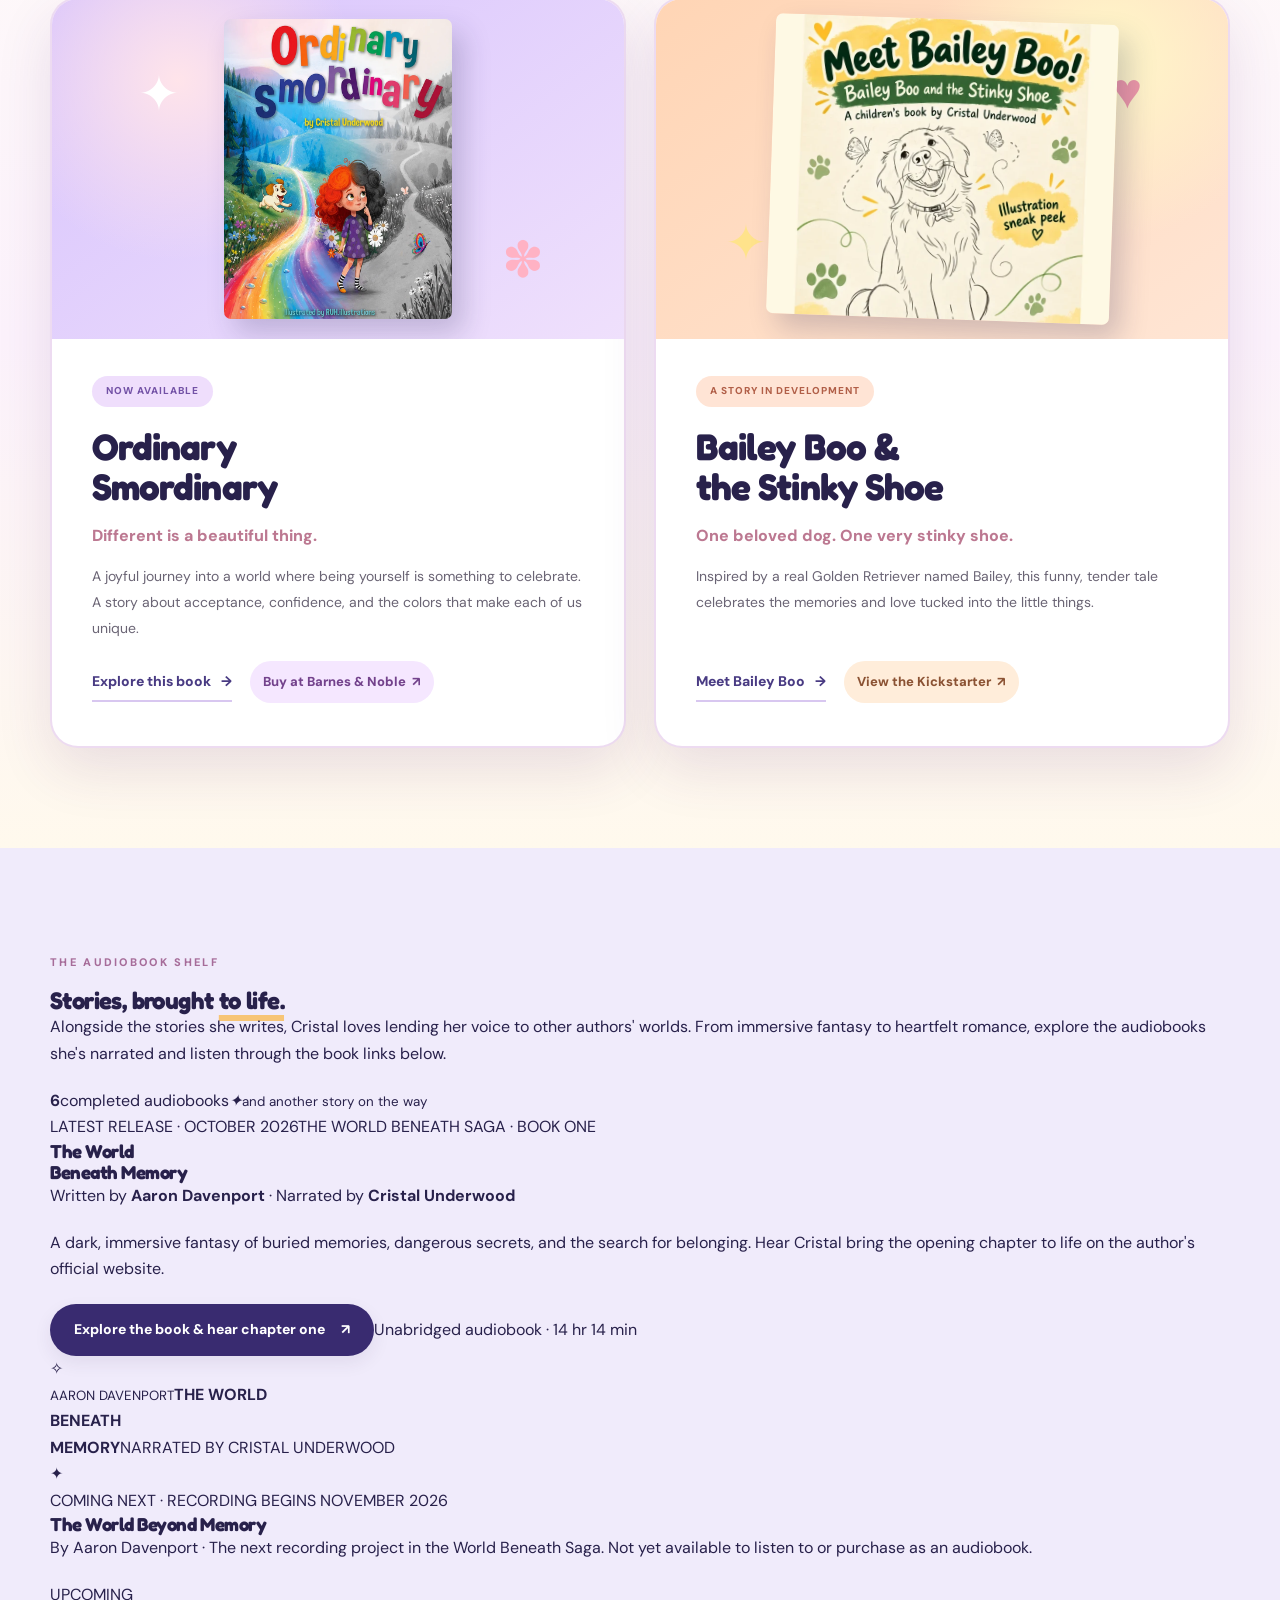
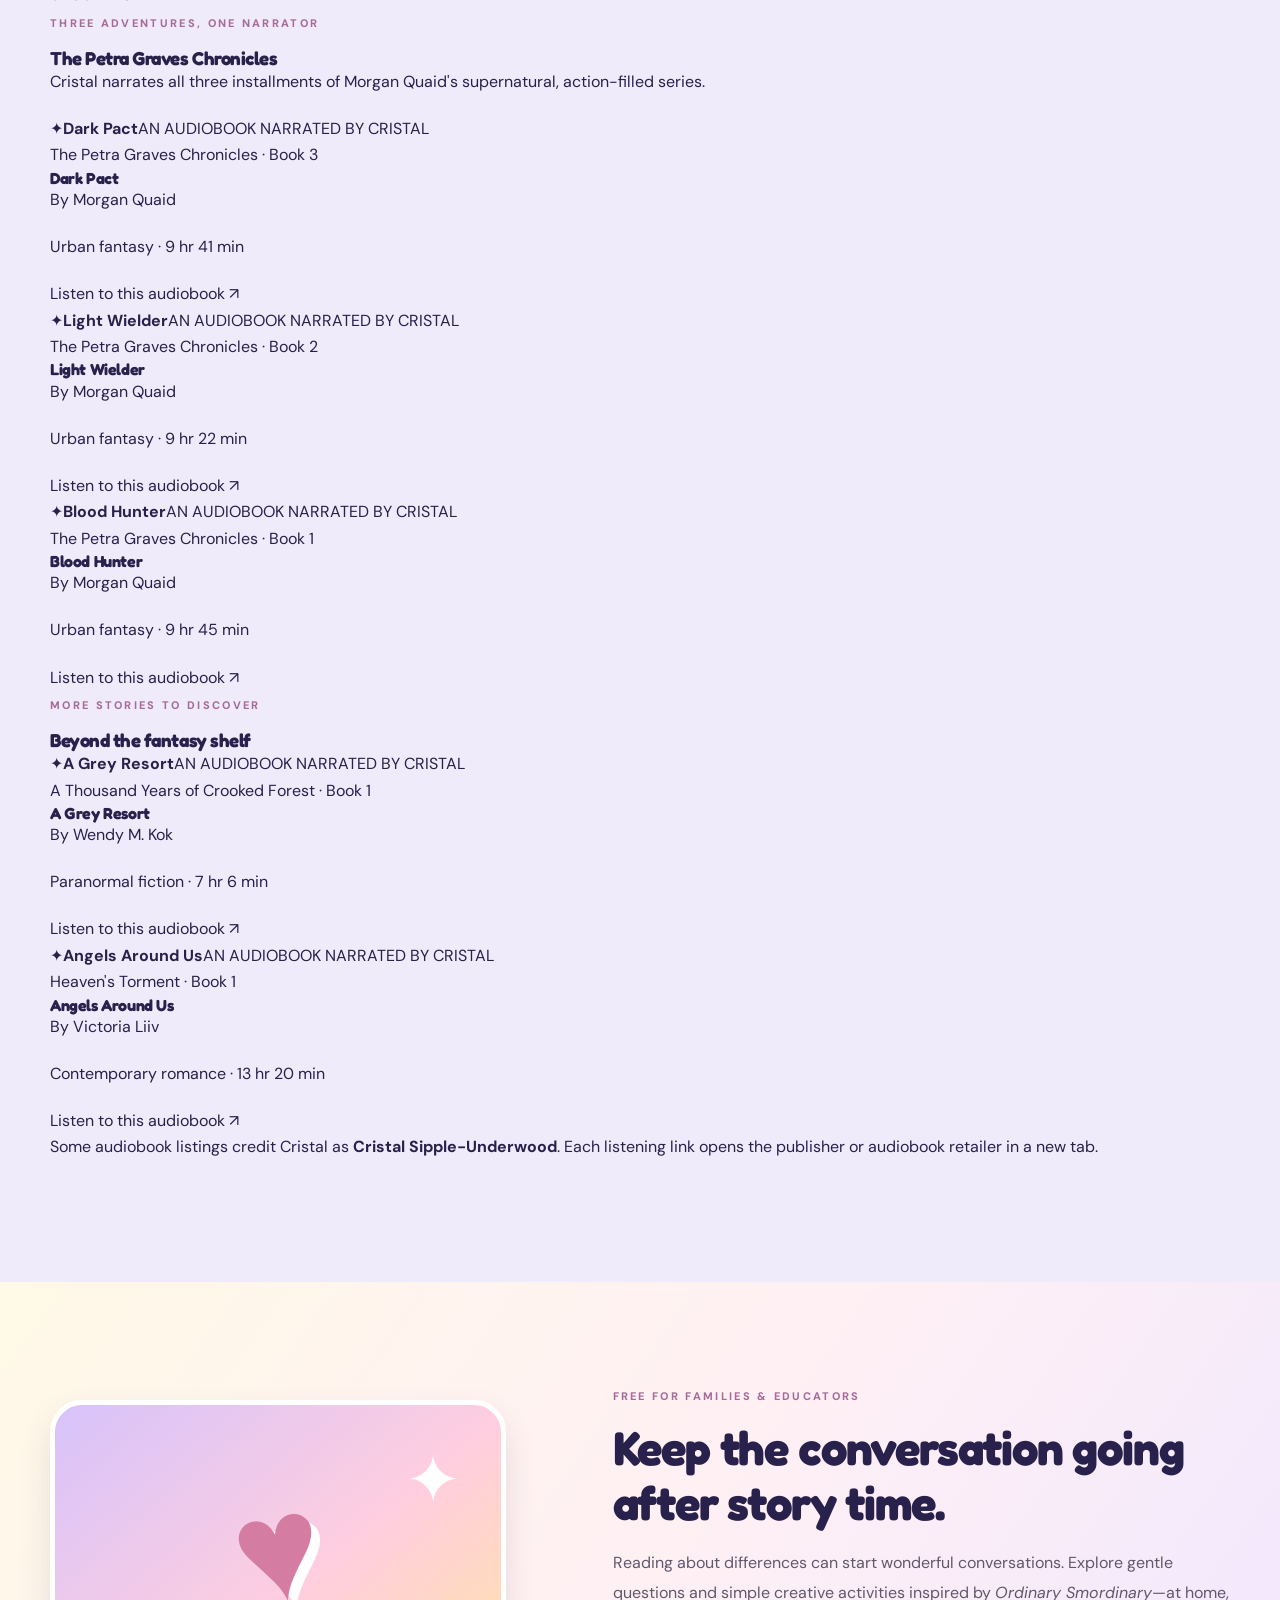
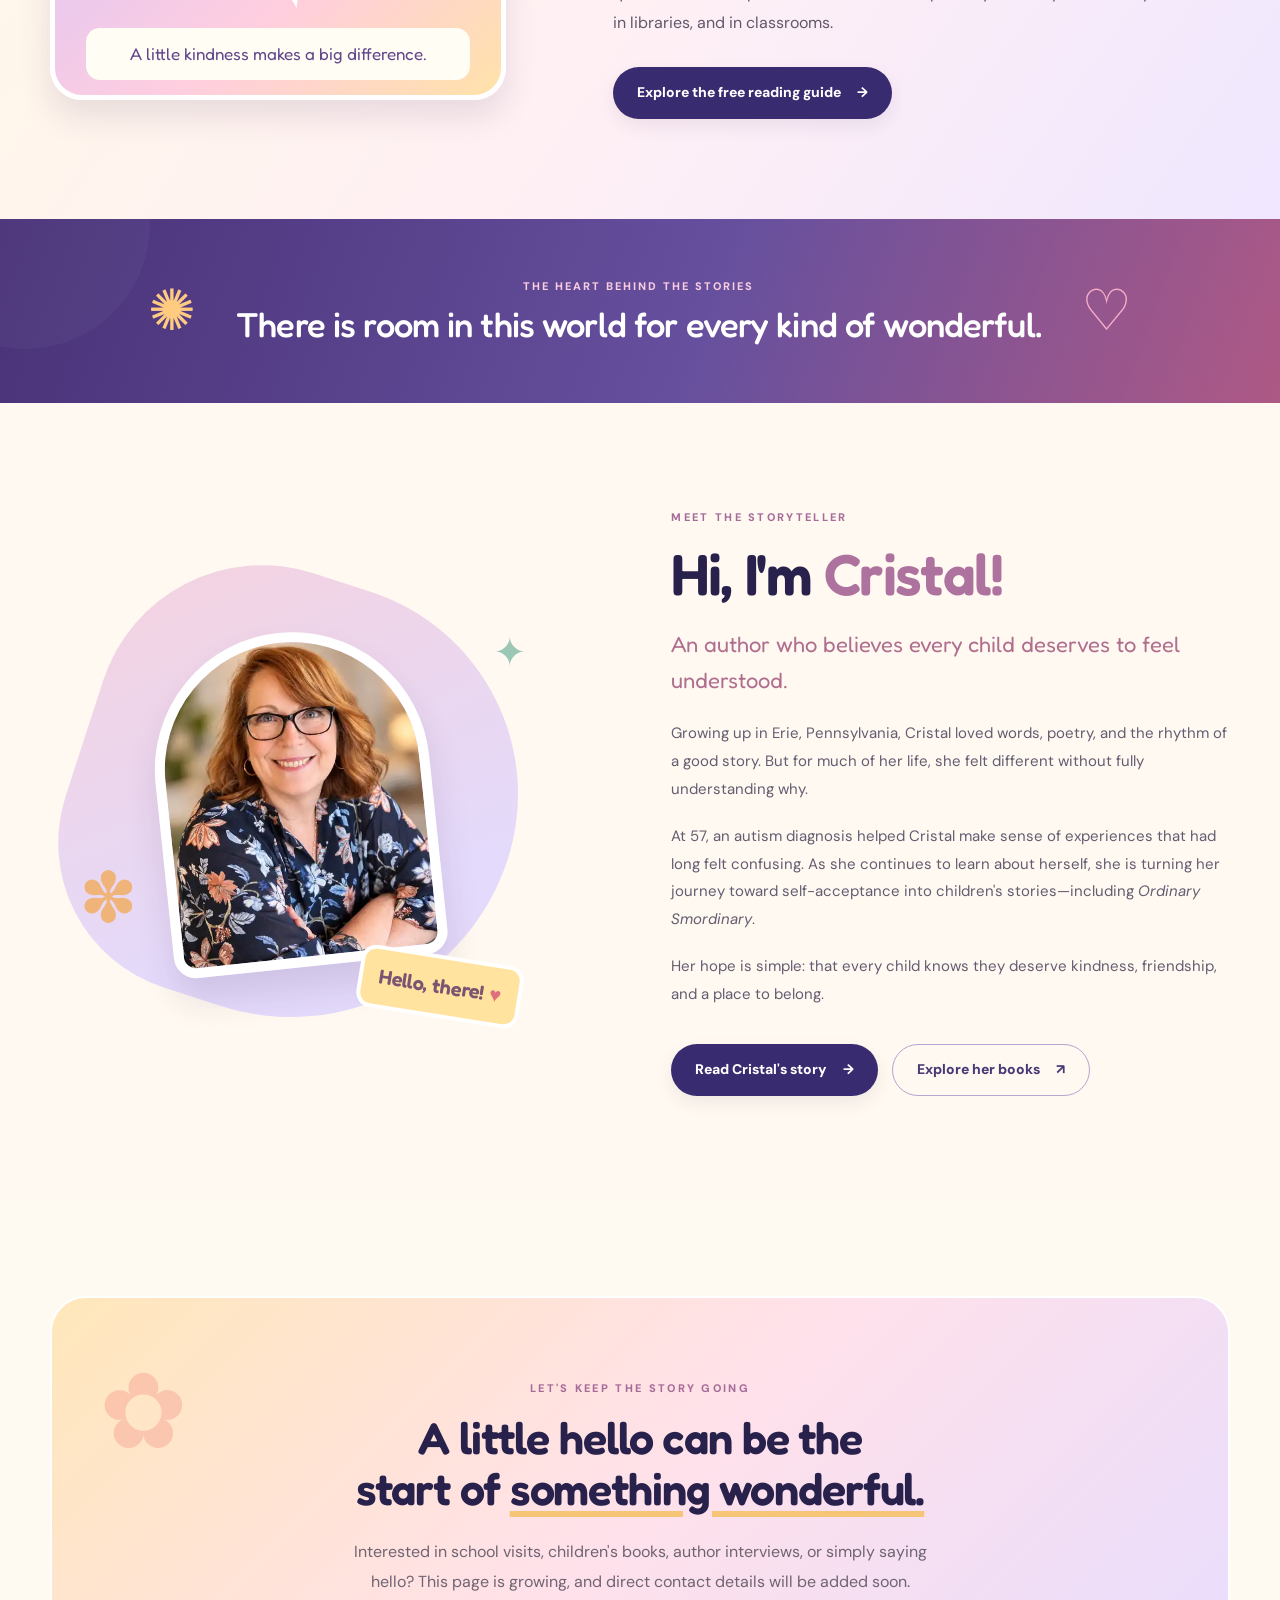
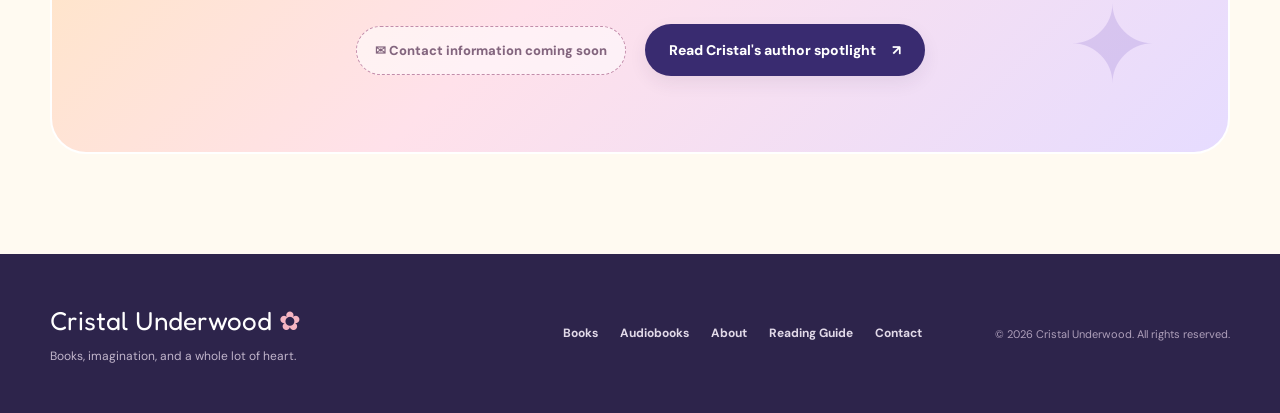
==== commit 8a693100: "Draft audiobook showcase and complete narration catalog" ====
--- a/index.html
+++ b/index.html
@@ -25,7 +25,7 @@
     <div class="nav shell">
       <a class="brand" href="index.html" aria-label="Cristal Underwood homepage"><span class="brand-mark" aria-hidden="true">✿</span><span class="brand-text"><strong>Cristal Underwood</strong><small>Stories with heart & wonder</small></span></a>
       <button class="menu-toggle" type="button" aria-expanded="false" aria-controls="nav-links"><span class="menu-bars" aria-hidden="true">☰</span><span>Menu</span></button>
-      <nav id="nav-links" class="nav-links" aria-label="Main navigation"><a href="#books">The Books</a><a href="meet-cristal.html">Meet Cristal</a><a href="reading-guide.html">Families</a><a href="#connect" class="nav-contact">Get in Touch <span aria-hidden="true">↗</span></a></nav>
+      <nav id="nav-links" class="nav-links" aria-label="Main navigation"><a href="#books">The Books</a><a href="#narrations">Audiobooks</a><a href="meet-cristal.html">Meet Cristal</a><a href="reading-guide.html">Families</a><a href="#connect" class="nav-contact">Get in Touch <span aria-hidden="true">↗</span></a></nav>
     </div>
   </header>
   <main id="main">
@@ -77,6 +77,28 @@
         </div>
       </div>
     </section>
+
+    <section class="narration-section section-pad" id="narrations" aria-labelledby="narrations-title">
+      <div class="shell">
+        <div class="narration-heading">
+          <div><span class="kicker">THE AUDIOBOOK SHELF</span><h2 id="narrations-title">Stories, brought <span class="underline-swish">to life.</span></h2><p>Alongside the stories she writes, Cristal loves lending her voice to other authors' worlds. From immersive fantasy to heartfelt romance, explore the audiobooks she's narrated and listen through the book links below.</p></div>
+          <div class="narration-count" aria-label="Six completed audiobooks, one upcoming"><strong>6</strong><span>completed audiobooks</span><i aria-hidden="true">✦</i><small>and another story on the way</small></div>
+        </div>
+        <article class="narration-featured" aria-labelledby="narration-newest-title">
+          <div class="narration-featured-copy"><span class="narration-chip">LATEST RELEASE · OCTOBER 2026</span><span class="narration-featured-eyebrow">THE WORLD BENEATH SAGA · BOOK ONE</span><h3 id="narration-newest-title">The World<br>Beneath Memory</h3><p class="narration-featured-byline">Written by <strong>Aaron Davenport</strong> · Narrated by <strong>Cristal Underwood</strong></p><p>A dark, immersive fantasy of buried memories, dangerous secrets, and the search for belonging. Hear Cristal bring the opening chapter to life on the author's official website.</p><div class="narration-featured-footer"><a class="btn btn-primary" href="https://worldbeneathmemory.com/" target="_blank" rel="noopener noreferrer">Explore the book &amp; hear chapter one <span aria-hidden="true">↗</span></a><span>Unabridged audiobook · 14 hr 14 min</span></div></div>
+          <div class="narration-featured-art" aria-hidden="true"><span class="narration-art-rune">✧</span><div class="narration-art-title"><small>AARON DAVENPORT</small><strong>THE WORLD<br>BENEATH<br>MEMORY</strong><span>NARRATED BY CRISTAL UNDERWOOD</span></div></div>
+        </article>
+        <aside class="narration-coming" aria-label="Upcoming audiobook recording"><div class="narration-coming-star" aria-hidden="true">✦</div><div><span class="narration-coming-label">COMING NEXT · RECORDING BEGINS NOVEMBER 2026</span><h3>The World Beyond Memory</h3><p>By Aaron Davenport · The next recording project in the World Beneath Saga. Not yet available to listen to or purchase as an audiobook.</p></div><span class="narration-coming-badge">UPCOMING</span></aside>
+        <div class="narration-group-heading"><span class="kicker">THREE ADVENTURES, ONE NARRATOR</span><h3>The Petra Graves Chronicles</h3><p>Cristal narrates all three installments of Morgan Quaid's supernatural, action-filled series.</p></div>
+        <div class="audio-book-grid"><article class="audio-book-card"><div class="audio-title-art audio-art-night" aria-hidden="true"><span class="audio-title-art-spark">✦</span><strong>Dark Pact</strong><span>AN AUDIOBOOK NARRATED BY CRISTAL</span></div><div class="audio-book-body"><span class="audio-book-series">The Petra Graves Chronicles · Book 3</span><h4>Dark Pact</h4><p class="audio-book-author">By Morgan Quaid</p><p class="audio-book-facts">Urban fantasy · 9 hr 41 min</p><a class="audio-book-action" href="https://www.audiobooksnow.com/audiobook/dark-pact-the-petra-graves-chronicles-book-3/10447243/" target="_blank" rel="noopener noreferrer" aria-label="Listen to Dark Pact audiobook by Morgan Quaid">Listen to this audiobook <span aria-hidden="true">↗</span></a></div></article>
+<article class="audio-book-card"><div class="audio-title-art audio-art-sunset" aria-hidden="true"><span class="audio-title-art-spark">✦</span><strong>Light Wielder</strong><span>AN AUDIOBOOK NARRATED BY CRISTAL</span></div><div class="audio-book-body"><span class="audio-book-series">The Petra Graves Chronicles · Book 2</span><h4>Light Wielder</h4><p class="audio-book-author">By Morgan Quaid</p><p class="audio-book-facts">Urban fantasy · 9 hr 22 min</p><a class="audio-book-action" href="https://www.barnesandnoble.com/w/light-wielder-morgan-quaid/1148559615" target="_blank" rel="noopener noreferrer" aria-label="Listen to Light Wielder audiobook by Morgan Quaid">Listen to this audiobook <span aria-hidden="true">↗</span></a></div></article>
+<article class="audio-book-card"><div class="audio-title-art audio-art-rose" aria-hidden="true"><span class="audio-title-art-spark">✦</span><strong>Blood Hunter</strong><span>AN AUDIOBOOK NARRATED BY CRISTAL</span></div><div class="audio-book-body"><span class="audio-book-series">The Petra Graves Chronicles · Book 1</span><h4>Blood Hunter</h4><p class="audio-book-author">By Morgan Quaid</p><p class="audio-book-facts">Urban fantasy · 9 hr 45 min</p><a class="audio-book-action" href="https://www.barnesandnoble.com/w/blood-hunter-morgan-quaid/1147272759" target="_blank" rel="noopener noreferrer" aria-label="Listen to Blood Hunter audiobook by Morgan Quaid">Listen to this audiobook <span aria-hidden="true">↗</span></a></div></article></div>
+        <div class="narration-group-heading narration-group-heading-extra"><span class="kicker">MORE STORIES TO DISCOVER</span><h3>Beyond the fantasy shelf</h3></div>
+        <div class="audio-book-grid audio-book-grid-two"><article class="audio-book-card"><div class="audio-title-art audio-art-forest" aria-hidden="true"><span class="audio-title-art-spark">✦</span><strong>A Grey Resort</strong><span>AN AUDIOBOOK NARRATED BY CRISTAL</span></div><div class="audio-book-body"><span class="audio-book-series">A Thousand Years of Crooked Forest · Book 1</span><h4>A Grey Resort</h4><p class="audio-book-author">By Wendy M. Kok</p><p class="audio-book-facts">Paranormal fiction · 7 hr 6 min</p><a class="audio-book-action" href="https://books.apple.com/us/audiobook/a-grey-resort-unabridged/id1754240246" target="_blank" rel="noopener noreferrer" aria-label="Listen to A Grey Resort audiobook by Wendy M. Kok">Listen to this audiobook <span aria-hidden="true">↗</span></a></div></article>
+<article class="audio-book-card"><div class="audio-title-art audio-art-sky" aria-hidden="true"><span class="audio-title-art-spark">✦</span><strong>Angels Around Us</strong><span>AN AUDIOBOOK NARRATED BY CRISTAL</span></div><div class="audio-book-body"><span class="audio-book-series">Heaven's Torment · Book 1</span><h4>Angels Around Us</h4><p class="audio-book-author">By Victoria Liiv</p><p class="audio-book-facts">Contemporary romance · 13 hr 20 min</p><a class="audio-book-action" href="https://www.audiobooksnow.com/audiobook/angels-around-us/9039586/" target="_blank" rel="noopener noreferrer" aria-label="Listen to Angels Around Us audiobook by Victoria Liiv">Listen to this audiobook <span aria-hidden="true">↗</span></a></div></article></div>
+        <p class="narration-credit-note">Some audiobook listings credit Cristal as <strong>Cristal Sipple-Underwood</strong>. Each listening link opens the publisher or audiobook retailer in a new tab.</p>
+      </div>
+    </section>
     <section class="family-feature section-pad" aria-labelledby="family-feature-heading"><div class="shell family-feature-grid"><div class="family-feature-art" aria-hidden="true"><span class="family-feature-heart">♥</span><span class="family-feature-star">✦</span><span class="family-feature-label">A little kindness makes a big difference.</span></div><div class="family-feature-copy"><span class="kicker">FREE FOR FAMILIES &amp; EDUCATORS</span><h2 id="family-feature-heading">Keep the conversation going after story time.</h2><p>Reading about differences can start wonderful conversations. Explore gentle questions and simple creative activities inspired by <em>Ordinary Smordinary</em>—at home, in libraries, and in classrooms.</p><a class="btn btn-primary" href="reading-guide.html">Explore the free reading guide <span aria-hidden="true">→</span></a></div></div></section><section class="wish-section" aria-labelledby="wish-title"><div class="shell wish-inner"><span class="wish-icon" aria-hidden="true">✺</span><div><p class="wish-overline">THE HEART BEHIND THE STORIES</p><h2 id="wish-title">There is room in this world for every kind of wonderful.</h2></div><span class="wish-icon wish-icon-right" aria-hidden="true">♡</span></div></section>
     <section class="about-section section-pad" id="about" aria-labelledby="about-title"><div class="shell about-grid">
       <div class="about-art"><div class="about-sun" aria-hidden="true"></div><div class="portrait-card"><img src="assets/cristal-portrait.webp" alt="Cristal Underwood smiling, wearing glasses and a floral blouse" width="480" height="600" loading="lazy"></div><div class="about-badge">Hello, there! <span aria-hidden="true">♥</span></div><span class="about-star star-a" aria-hidden="true">✽</span><span class="about-star star-b" aria-hidden="true">✦</span></div>
@@ -84,6 +106,6 @@
     </div></section>
     <section class="connect-section section-pad" id="connect" aria-labelledby="connect-title"><div class="shell connect-wrap"><div class="connect-deco connect-deco-one" aria-hidden="true">✿</div><div class="connect-deco connect-deco-two" aria-hidden="true">✦</div><span class="kicker">LET'S KEEP THE STORY GOING</span><h2 id="connect-title">A little hello can be the<br>start of <span class="underline-swish">something wonderful.</span></h2><p>Interested in school visits, children's books, author interviews, or simply saying hello? This page is growing, and direct contact details will be added soon.</p><div class="connect-actions"><span class="contact-soon">✉ Contact information coming soon</span><a class="btn btn-primary" href="https://www.circathera.com/post/october-2026-community-spotlight-cristal-underwood" target="_blank" rel="noopener noreferrer">Read Cristal's author spotlight <span aria-hidden="true">↗</span></a></div></div></section>
   </main>
-  <footer class="site-footer"><div class="shell footer-inner"><div><a class="footer-brand" href="index.html">Cristal Underwood <span aria-hidden="true">✿</span></a><p>Books, imagination, and a whole lot of heart.</p></div><div class="footer-links"><a href="#books">Books</a><a href="meet-cristal.html">About</a><a href="reading-guide.html">Reading Guide</a><a href="#connect">Contact</a></div><small>© <span data-year>2026</span> Cristal Underwood. All rights reserved.</small></div></footer>
+  <footer class="site-footer"><div class="shell footer-inner"><div><a class="footer-brand" href="index.html">Cristal Underwood <span aria-hidden="true">✿</span></a><p>Books, imagination, and a whole lot of heart.</p></div><div class="footer-links"><a href="#books">Books</a><a href="#narrations">Audiobooks</a><a href="meet-cristal.html">About</a><a href="reading-guide.html">Reading Guide</a><a href="#connect">Contact</a></div><small>© <span data-year>2026</span> Cristal Underwood. All rights reserved.</small></div></footer>
 </body>
 </html>
--- a/assets/site.css
+++ b/assets/site.css
@@ -109,3 +109,58 @@
 .bio-source-note{font-size:13px;line-height:1.8;color:#655974;margin:35px auto 0}
 @media(max-width:750px){.biography-hero{padding:22px 0 72px}.biography-hero-grid,.bio-story-layout{grid-template-columns:1fr;gap:37px}.biography-photo{width:min(84%,330px);margin:0 auto 32px}.biography-intro h1{font-size:55px}.biography-intro>p:not(.biography-lead),.bio-story-body p{font-size:16px}.bio-story-side h2{font-size:39px}.bio-story-spark{display:none}.bio-actions-center{flex-direction:column}.bio-actions-center .btn{width:min(100%,370px)}}
 @media(max-width:400px){.bio-actions{flex-direction:column;align-items:stretch}.bio-actions .btn{width:100%}}
+
+/* Family reading guide - mobile friendly and print ready */
+.family-feature{background:linear-gradient(125deg,#fff9e7,#fff0f4 52%,#f0e7ff)}
+.family-feature-grid{display:grid;grid-template-columns:.85fr 1.15fr;gap:9%;align-items:center}
+.family-feature-art{min-height:300px;border:5px solid white;border-radius:32px;position:relative;display:grid;place-items:center;background:linear-gradient(140deg,#d7c3fb,#ffcedf 59%,#ffe2a9);box-shadow:0 16px 32px #49325d20}
+.family-feature-heart{font-size:148px;color:#d57ca2;line-height:1;text-shadow:7px 9px white;transform:rotate(-11deg)}
+.family-feature-star{position:absolute;top:7%;right:9%;font-size:67px;color:#fff}
+.family-feature-label{position:absolute;bottom:15px;left:7%;right:7%;padding:12px;text-align:center;border-radius:14px;background:#fffdf4;font-family:'Fredoka',sans-serif;color:#63468c;font-size:17px}
+.family-feature-copy h2{font-size:clamp(34px,3.7vw,51px);line-height:1.16;margin:0 0 17px}
+.family-feature-copy p{color:#61586c;font-size:16px;line-height:1.9;margin:0 0 28px}
+.guide-hero{padding:25px 0 64px;background:radial-gradient(circle at 83% 10%,#f5cce0,transparent 35%),linear-gradient(120deg,#fff9e8,#fff0e9 50%,#f0e7fd)}
+.guide-hero-inner{text-align:center;max-width:790px;margin:auto}
+.guide-hero h1{font-size:clamp(43px,5.5vw,69px);margin:14px 0 19px;line-height:1.12}
+.guide-lead{font-size:18px;line-height:1.75;color:#60566e;margin:0 auto 22px}
+.guide-label{display:inline-block;font-size:12px;letter-spacing:.08em;font-weight:800;border:2px solid #e2d2f2;background:#fff;padding:9px 18px;border-radius:100px;color:#785493}
+.guide-toolbar{display:flex;gap:13px;align-items:center;justify-content:center;flex-wrap:wrap;margin:22px auto}
+.guide-toolbar button{cursor:pointer}
+.guide-content{padding:70px 0;background:#fffdfa}
+.guide-intro{text-align:center;max-width:780px;margin:0 auto 38px}
+.guide-intro h2,.guide-heading{font-size:clamp(31px,3.6vw,45px);line-height:1.18;margin:0 0 16px}
+.guide-intro p{font-size:16px;color:#625a6d;line-height:1.85}
+.guide-grid{display:grid;grid-template-columns:repeat(2,minmax(0,1fr));gap:23px}
+.guide-card{padding:29px;border:2px solid #e7d7f1;border-radius:27px;background:#fff;box-shadow:0 9px 22px #5d3b6913;break-inside:avoid}
+.guide-lilac{background:#f6edff}
+.guide-peach{background:#fff1e3;border-color:#ffddc6}
+.guide-mint{background:#edfaee;border-color:#d0ecd8}
+.guide-pink{background:#fff0f5;border-color:#f5d5e4}
+.guide-card h3{font-size:26px;color:#493577;margin:8px 0 16px}
+.guide-card ul{padding-left:22px;color:#514c5d;font-size:15px;line-height:1.75}
+.guide-card li+li{margin-top:12px}
+.guide-card p{color:#575064;font-size:15px;line-height:1.75}
+.guide-note{background:#f4effa;border-left:5px solid #a48ccf;border-radius:0 15px 15px 0;padding:19px 22px;color:#574d64;line-height:1.8;margin-top:27px}
+.guide-activities{padding:70px 0;background:linear-gradient(120deg,#f5efff,#fff7eb)}
+.guide-activities .guide-heading{text-align:center;margin:0 0 28px}
+.guide-writing-space{height:50px;margin:10px 0 16px;border-bottom:2px dashed #b9aacc}
+.guide-ending{text-align:center;background:#fff8e9;padding:70px 0}
+.guide-ending h2{font-size:clamp(32px,3.9vw,51px);margin:0 auto 17px;max-width:780px}
+.guide-ending p{font-size:16px;color:#60586b;max-width:730px;margin:0 auto 22px;line-height:1.85}
+.guide-note-small{font-size:12px!important;margin:33px auto 0!important}
+@media(max-width:750px){.family-feature-grid,.guide-grid{grid-template-columns:1fr}.family-feature-grid{gap:29px}.family-feature-art{min-height:230px}.family-feature-heart{font-size:108px}.guide-hero{padding:18px 0 55px}.guide-lead{font-size:16px}.guide-content,.guide-activities{padding:55px 0}.guide-card{padding:24px}.guide-toolbar .btn{width:100%}}
+@media print{
+ @page{size:letter;margin:.56in}
+ body{background:white!important;color:#111!important;font-size:11pt}
+ .site-header,.site-footer,.guide-toolbar,.back-link,.guide-ending .btn,.skip-link{display:none!important}
+ .guide-hero,.guide-content,.guide-activities,.guide-ending{background:white!important;padding:10px 0!important}
+ .guide-hero h1{font-size:27pt}
+ .guide-hero .guide-lead{font-size:11pt}
+ .guide-content .shell,.guide-hero .shell,.guide-activities .shell,.guide-ending .shell{width:100%!important;max-width:none!important}
+ .guide-grid{display:block!important}
+ .guide-card{display:block!important;background:white!important;box-shadow:none!important;border:1px solid #999!important;padding:13px 18px!important;margin-bottom:14px!important;border-radius:5px!important;page-break-inside:avoid}
+ .guide-card h3{font-size:17pt;color:#111!important}
+ .guide-card li+li{margin-top:6px}
+ .guide-activities{break-before:page}
+ .guide-writing-space{height:32px}
+}
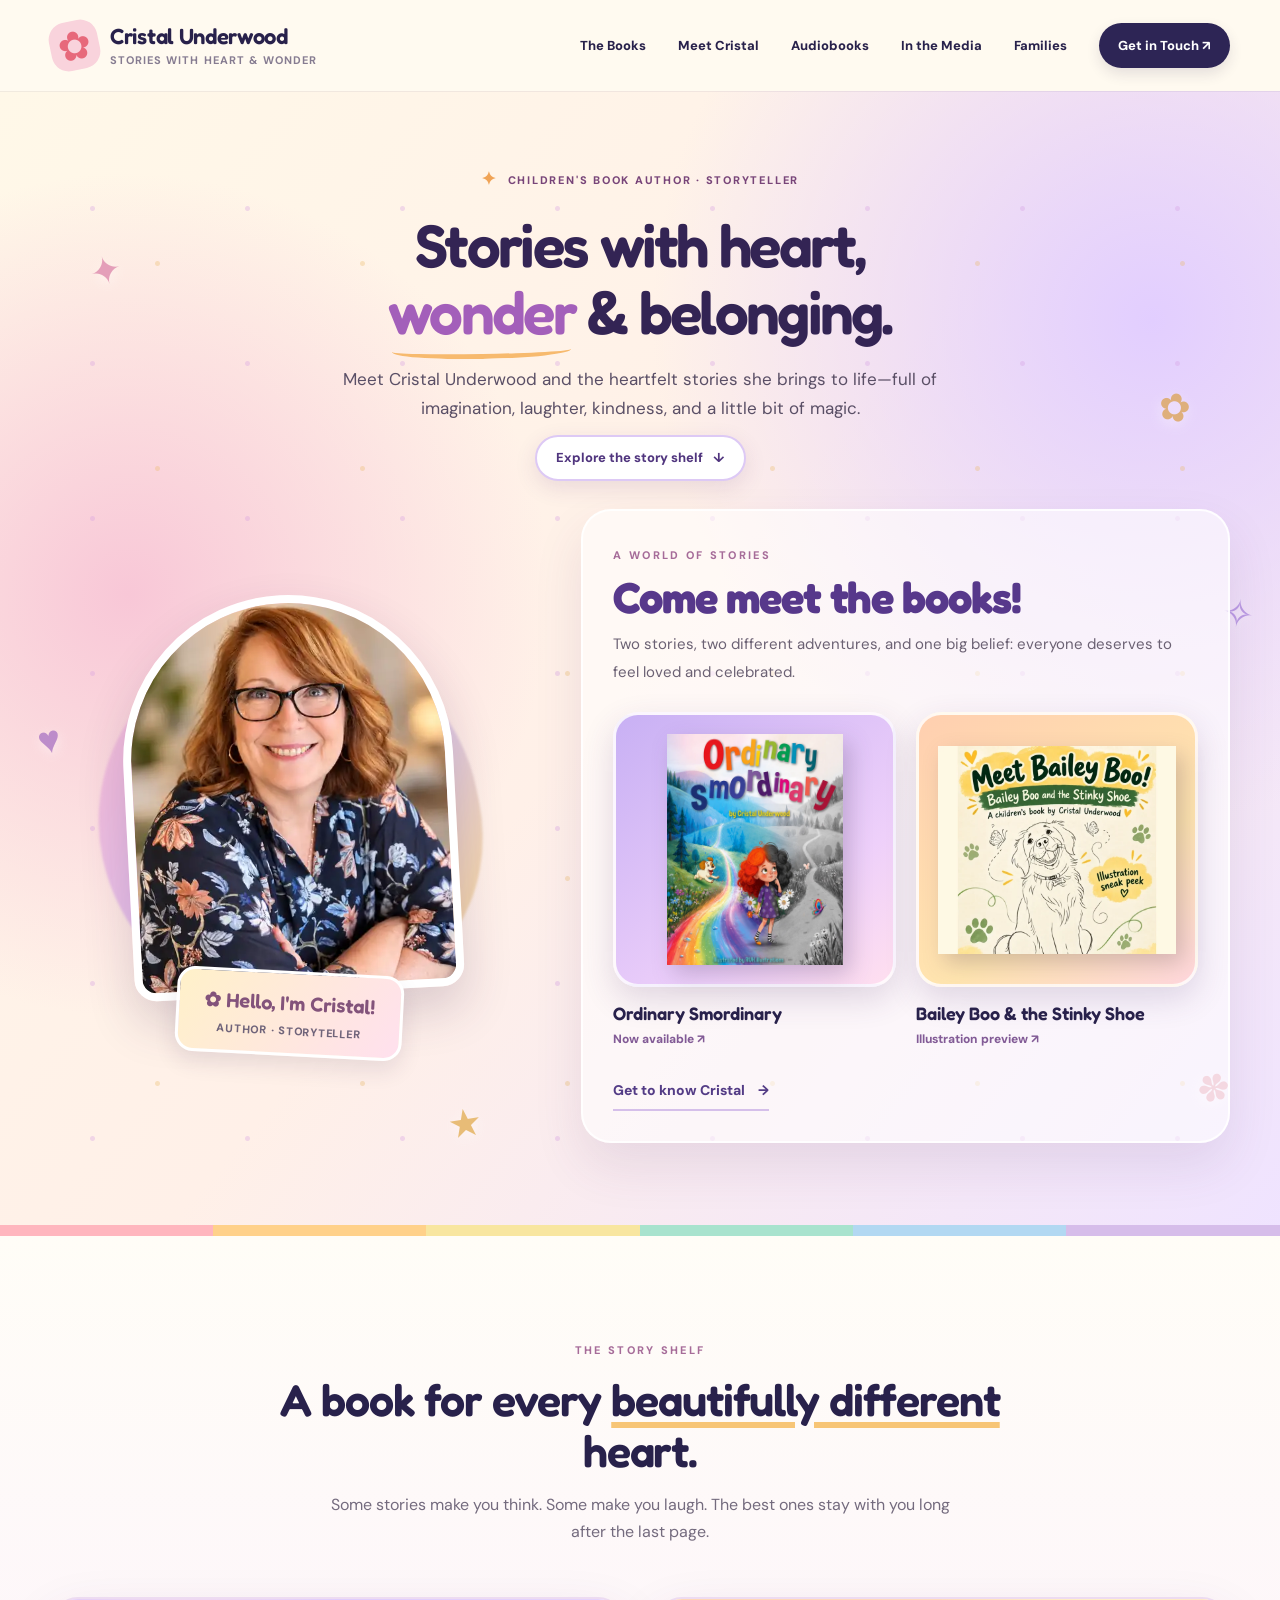
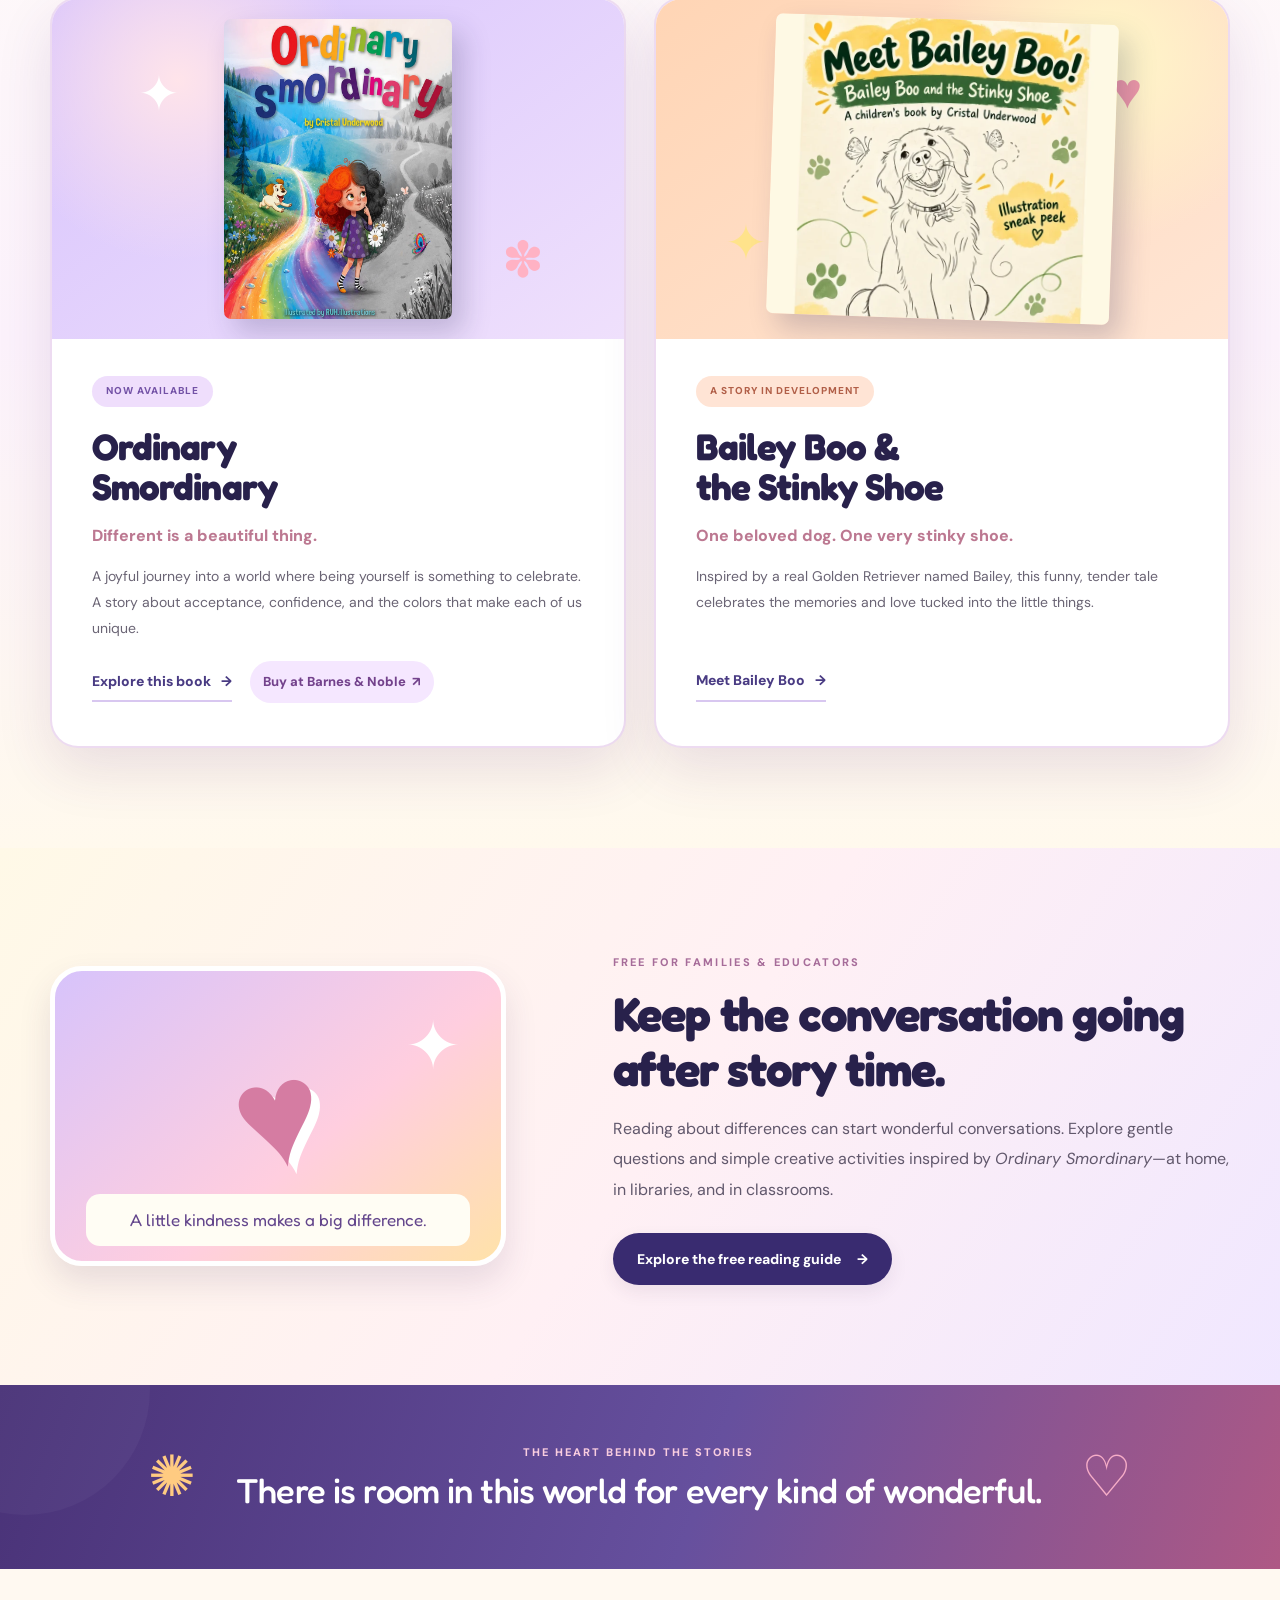
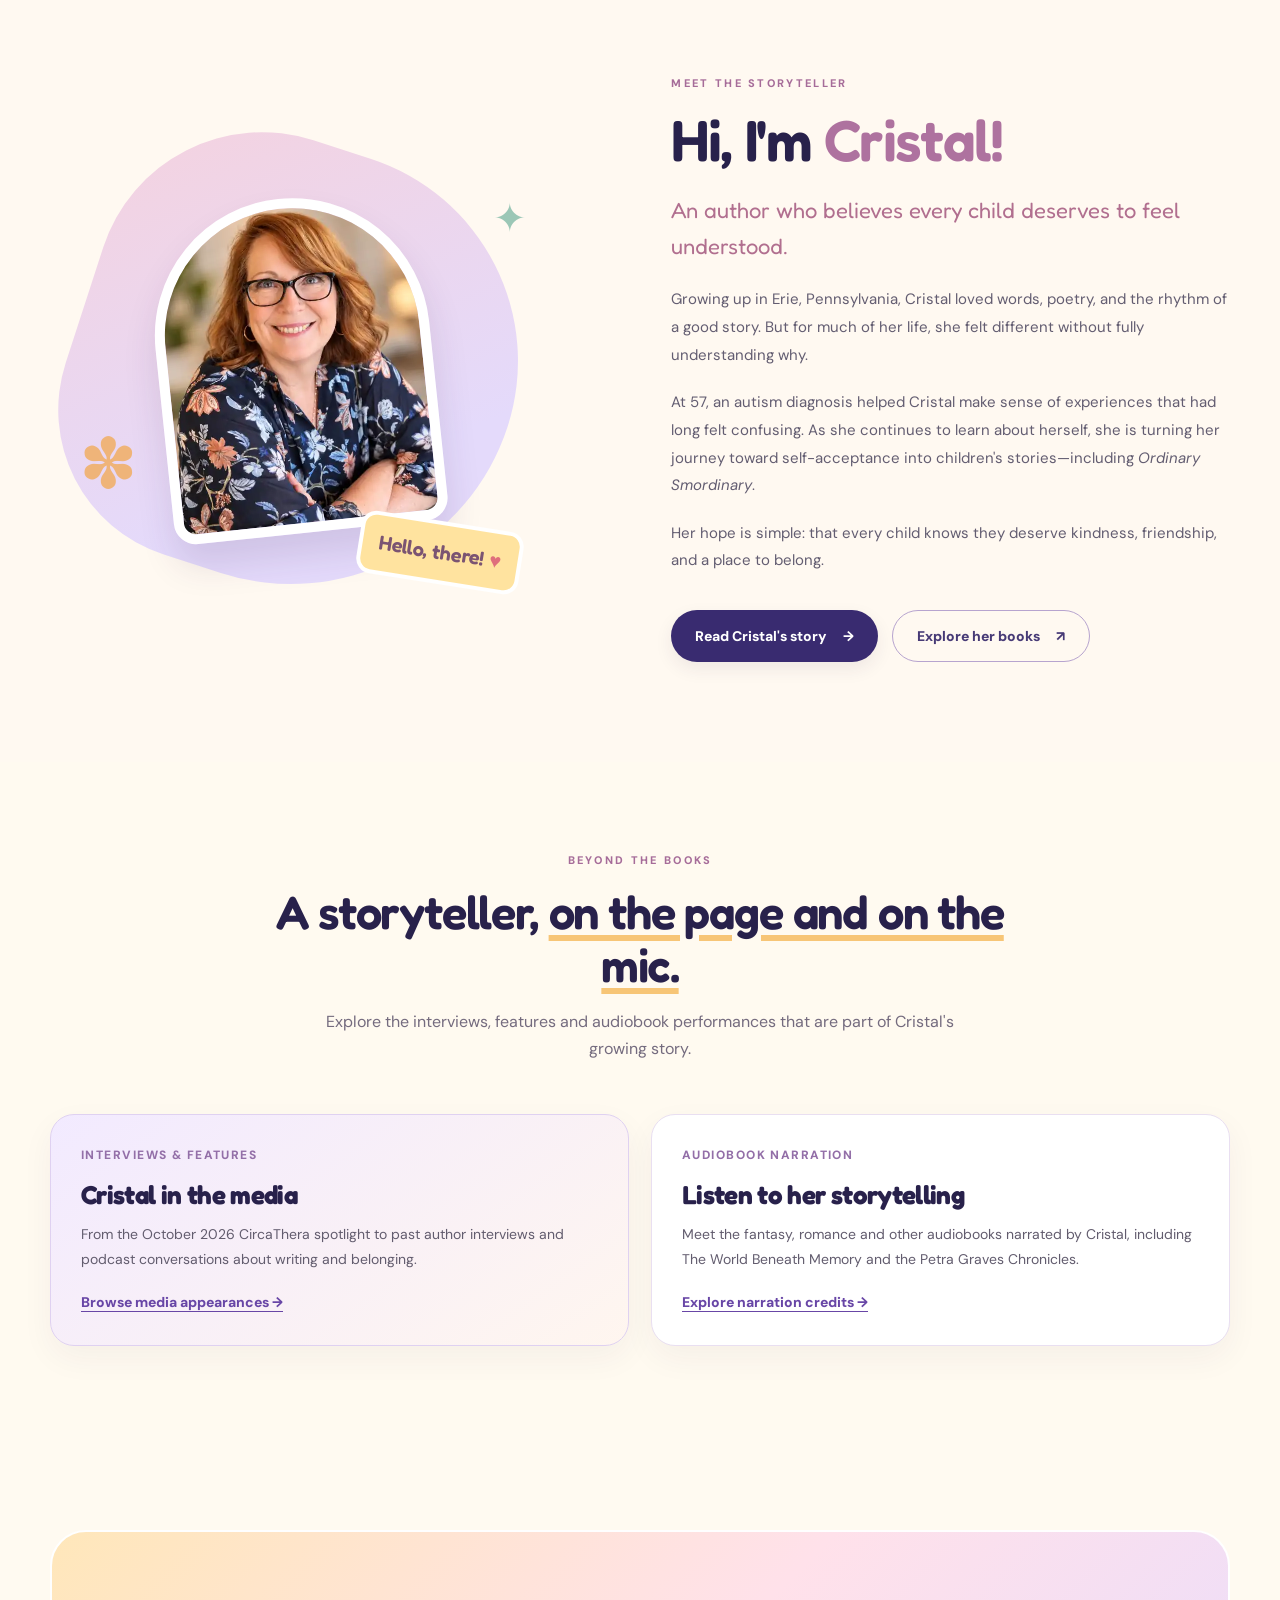
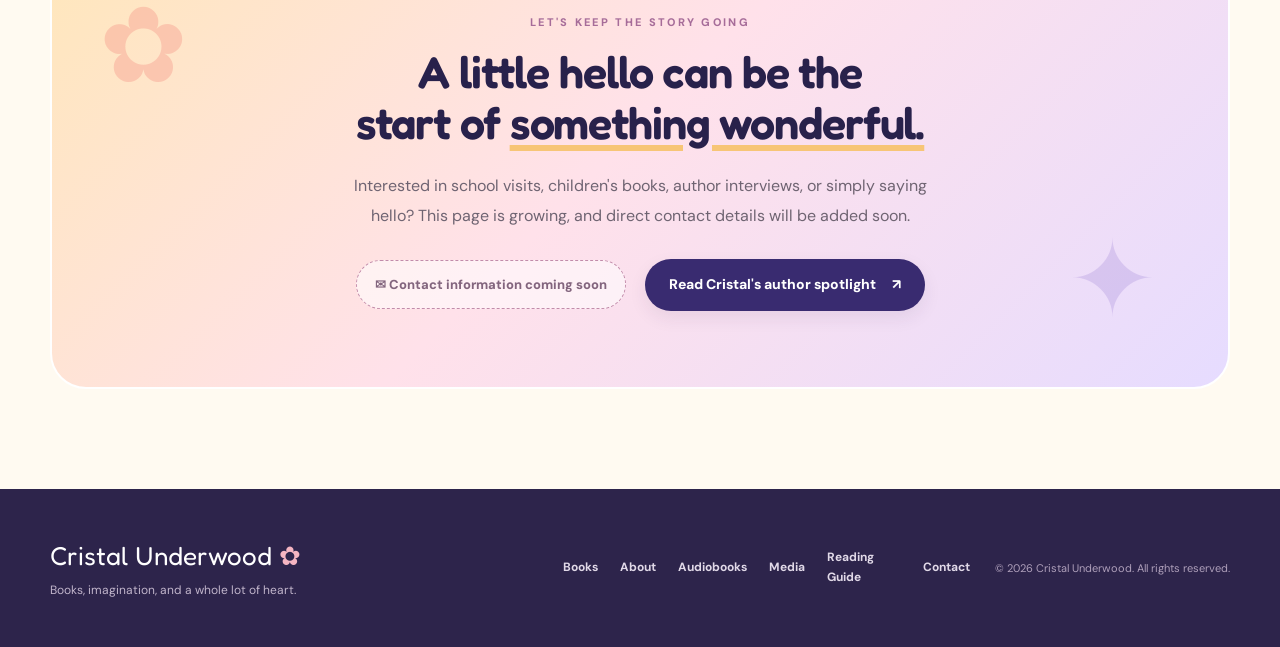
==== commit 3c7c12bc: "Draft portfolio navigation and media improvements to index.html" ====
--- a/index.html
+++ b/index.html
@@ -15,7 +15,7 @@
   <link rel="preconnect" href="https://fonts.googleapis.com">
   <link rel="preconnect" href="https://fonts.gstatic.com" crossorigin>
   <link href="https://fonts.googleapis.com/css2?family=DM+Sans:wght@400;500;600;700;800&family=Fredoka:wght@400;500;600;700&display=swap" rel="stylesheet">
-  <link rel="stylesheet" href="assets/site.css">
+  <link rel="stylesheet" href="assets/site.css"><link rel="stylesheet" href="assets/portfolio.css">
   <title>Cristal Underwood | Children's Book Author</title>
   <script defer src="assets/site.js"></script>
 </head>
@@ -25,7 +25,7 @@
     <div class="nav shell">
       <a class="brand" href="index.html" aria-label="Cristal Underwood homepage"><span class="brand-mark" aria-hidden="true">✿</span><span class="brand-text"><strong>Cristal Underwood</strong><small>Stories with heart & wonder</small></span></a>
       <button class="menu-toggle" type="button" aria-expanded="false" aria-controls="nav-links"><span class="menu-bars" aria-hidden="true">☰</span><span>Menu</span></button>
-      <nav id="nav-links" class="nav-links" aria-label="Main navigation"><a href="#books">The Books</a><a href="#narrations">Audiobooks</a><a href="meet-cristal.html">Meet Cristal</a><a href="reading-guide.html">Families</a><a href="#connect" class="nav-contact">Get in Touch <span aria-hidden="true">↗</span></a></nav>
+      <nav id="nav-links" class="nav-links" aria-label="Main navigation"><a href="#books">The Books</a><a href="meet-cristal.html">Meet Cristal</a><a href="narration.html">Audiobooks</a><a href="media.html">In the Media</a><a href="reading-guide.html">Families</a><a href="#connect" class="nav-contact">Get in Touch <span aria-hidden="true">↗</span></a></nav>
     </div>
   </header>
   <main id="main">
@@ -72,31 +72,9 @@
           </article>
           <article class="feature-book book-two">
             <div class="feature-art feature-art-peach"><span class="art-sparkle sparkle-three" aria-hidden="true">♥</span><span class="art-sparkle sparkle-four" aria-hidden="true">✦</span><img src="assets/bailey-preview.webp" alt="Bailey Boo and the Stinky Shoe concept illustration featuring a happy Golden Retriever" width="720" height="630" loading="lazy"></div>
-            <div class="feature-body"><span class="book-tag tag-coral">A STORY IN DEVELOPMENT</span><h3>Bailey Boo &<br>the Stinky Shoe</h3><p class="book-subtitle">One beloved dog. One very stinky shoe.</p><p>Inspired by a real Golden Retriever named Bailey, this funny, tender tale celebrates the memories and love tucked into the little things.</p><div class="book-quick-links"><a class="text-link" href="bailey-boo.html">Meet Bailey Boo <span aria-hidden="true">→</span></a><a class="feature-buy-link" href="https://www.kickstarter.com/projects/cristalunderwood/bailey-boo-and-the-stinky-shoe" target="_blank" rel="noopener noreferrer">View the Kickstarter <span aria-hidden="true">↗</span></a></div></div>
+            <div class="feature-body"><span class="book-tag tag-coral">A STORY IN DEVELOPMENT</span><h3>Bailey Boo &<br>the Stinky Shoe</h3><p class="book-subtitle">One beloved dog. One very stinky shoe.</p><p>Inspired by a real Golden Retriever named Bailey, this funny, tender tale celebrates the memories and love tucked into the little things.</p><div class="book-quick-links"><a class="text-link" href="bailey-boo.html">Meet Bailey Boo <span aria-hidden="true">→</span></a></div></div>
           </article>
         </div>
-      </div>
-    </section>
-
-    <section class="narration-section section-pad" id="narrations" aria-labelledby="narrations-title">
-      <div class="shell">
-        <div class="narration-heading">
-          <div><span class="kicker">THE AUDIOBOOK SHELF</span><h2 id="narrations-title">Stories, brought <span class="underline-swish">to life.</span></h2><p>Alongside the stories she writes, Cristal loves lending her voice to other authors' worlds. From immersive fantasy to heartfelt romance, explore the audiobooks she's narrated and listen through the book links below.</p></div>
-          <div class="narration-count" aria-label="Six completed audiobooks, one upcoming"><strong>6</strong><span>completed audiobooks</span><i aria-hidden="true">✦</i><small>and another story on the way</small></div>
-        </div>
-        <article class="narration-featured" aria-labelledby="narration-newest-title">
-          <div class="narration-featured-copy"><span class="narration-chip">LATEST RELEASE · OCTOBER 2026</span><span class="narration-featured-eyebrow">THE WORLD BENEATH SAGA · BOOK ONE</span><h3 id="narration-newest-title">The World<br>Beneath Memory</h3><p class="narration-featured-byline">Written by <strong>Aaron Davenport</strong> · Narrated by <strong>Cristal Underwood</strong></p><p>A dark, immersive fantasy of buried memories, dangerous secrets, and the search for belonging. Hear Cristal bring the opening chapter to life on the author's official website.</p><div class="narration-featured-footer"><a class="btn btn-primary" href="https://worldbeneathmemory.com/" target="_blank" rel="noopener noreferrer">Explore the book &amp; hear chapter one <span aria-hidden="true">↗</span></a><span>Unabridged audiobook · 14 hr 14 min</span></div></div>
-          <div class="narration-featured-art" aria-hidden="true"><span class="narration-art-rune">✧</span><div class="narration-art-title"><small>AARON DAVENPORT</small><strong>THE WORLD<br>BENEATH<br>MEMORY</strong><span>NARRATED BY CRISTAL UNDERWOOD</span></div></div>
-        </article>
-        <aside class="narration-coming" aria-label="Upcoming audiobook recording"><div class="narration-coming-star" aria-hidden="true">✦</div><div><span class="narration-coming-label">COMING NEXT · RECORDING BEGINS NOVEMBER 2026</span><h3>The World Beyond Memory</h3><p>By Aaron Davenport · The next recording project in the World Beneath Saga. Not yet available to listen to or purchase as an audiobook.</p></div><span class="narration-coming-badge">UPCOMING</span></aside>
-        <div class="narration-group-heading"><span class="kicker">THREE ADVENTURES, ONE NARRATOR</span><h3>The Petra Graves Chronicles</h3><p>Cristal narrates all three installments of Morgan Quaid's supernatural, action-filled series.</p></div>
-        <div class="audio-book-grid"><article class="audio-book-card"><div class="audio-title-art audio-art-night" aria-hidden="true"><span class="audio-title-art-spark">✦</span><strong>Dark Pact</strong><span>AN AUDIOBOOK NARRATED BY CRISTAL</span></div><div class="audio-book-body"><span class="audio-book-series">The Petra Graves Chronicles · Book 3</span><h4>Dark Pact</h4><p class="audio-book-author">By Morgan Quaid</p><p class="audio-book-facts">Urban fantasy · 9 hr 41 min</p><a class="audio-book-action" href="https://www.audiobooksnow.com/audiobook/dark-pact-the-petra-graves-chronicles-book-3/10447243/" target="_blank" rel="noopener noreferrer" aria-label="Listen to Dark Pact audiobook by Morgan Quaid">Listen to this audiobook <span aria-hidden="true">↗</span></a></div></article>
-<article class="audio-book-card"><div class="audio-title-art audio-art-sunset" aria-hidden="true"><span class="audio-title-art-spark">✦</span><strong>Light Wielder</strong><span>AN AUDIOBOOK NARRATED BY CRISTAL</span></div><div class="audio-book-body"><span class="audio-book-series">The Petra Graves Chronicles · Book 2</span><h4>Light Wielder</h4><p class="audio-book-author">By Morgan Quaid</p><p class="audio-book-facts">Urban fantasy · 9 hr 22 min</p><a class="audio-book-action" href="https://www.barnesandnoble.com/w/light-wielder-morgan-quaid/1148559615" target="_blank" rel="noopener noreferrer" aria-label="Listen to Light Wielder audiobook by Morgan Quaid">Listen to this audiobook <span aria-hidden="true">↗</span></a></div></article>
-<article class="audio-book-card"><div class="audio-title-art audio-art-rose" aria-hidden="true"><span class="audio-title-art-spark">✦</span><strong>Blood Hunter</strong><span>AN AUDIOBOOK NARRATED BY CRISTAL</span></div><div class="audio-book-body"><span class="audio-book-series">The Petra Graves Chronicles · Book 1</span><h4>Blood Hunter</h4><p class="audio-book-author">By Morgan Quaid</p><p class="audio-book-facts">Urban fantasy · 9 hr 45 min</p><a class="audio-book-action" href="https://www.barnesandnoble.com/w/blood-hunter-morgan-quaid/1147272759" target="_blank" rel="noopener noreferrer" aria-label="Listen to Blood Hunter audiobook by Morgan Quaid">Listen to this audiobook <span aria-hidden="true">↗</span></a></div></article></div>
-        <div class="narration-group-heading narration-group-heading-extra"><span class="kicker">MORE STORIES TO DISCOVER</span><h3>Beyond the fantasy shelf</h3></div>
-        <div class="audio-book-grid audio-book-grid-two"><article class="audio-book-card"><div class="audio-title-art audio-art-forest" aria-hidden="true"><span class="audio-title-art-spark">✦</span><strong>A Grey Resort</strong><span>AN AUDIOBOOK NARRATED BY CRISTAL</span></div><div class="audio-book-body"><span class="audio-book-series">A Thousand Years of Crooked Forest · Book 1</span><h4>A Grey Resort</h4><p class="audio-book-author">By Wendy M. Kok</p><p class="audio-book-facts">Paranormal fiction · 7 hr 6 min</p><a class="audio-book-action" href="https://books.apple.com/us/audiobook/a-grey-resort-unabridged/id1754240246" target="_blank" rel="noopener noreferrer" aria-label="Listen to A Grey Resort audiobook by Wendy M. Kok">Listen to this audiobook <span aria-hidden="true">↗</span></a></div></article>
-<article class="audio-book-card"><div class="audio-title-art audio-art-sky" aria-hidden="true"><span class="audio-title-art-spark">✦</span><strong>Angels Around Us</strong><span>AN AUDIOBOOK NARRATED BY CRISTAL</span></div><div class="audio-book-body"><span class="audio-book-series">Heaven's Torment · Book 1</span><h4>Angels Around Us</h4><p class="audio-book-author">By Victoria Liiv</p><p class="audio-book-facts">Contemporary romance · 13 hr 20 min</p><a class="audio-book-action" href="https://www.audiobooksnow.com/audiobook/angels-around-us/9039586/" target="_blank" rel="noopener noreferrer" aria-label="Listen to Angels Around Us audiobook by Victoria Liiv">Listen to this audiobook <span aria-hidden="true">↗</span></a></div></article></div>
-        <p class="narration-credit-note">Some audiobook listings credit Cristal as <strong>Cristal Sipple-Underwood</strong>. Each listening link opens the publisher or audiobook retailer in a new tab.</p>
       </div>
     </section>
     <section class="family-feature section-pad" aria-labelledby="family-feature-heading"><div class="shell family-feature-grid"><div class="family-feature-art" aria-hidden="true"><span class="family-feature-heart">♥</span><span class="family-feature-star">✦</span><span class="family-feature-label">A little kindness makes a big difference.</span></div><div class="family-feature-copy"><span class="kicker">FREE FOR FAMILIES &amp; EDUCATORS</span><h2 id="family-feature-heading">Keep the conversation going after story time.</h2><p>Reading about differences can start wonderful conversations. Explore gentle questions and simple creative activities inspired by <em>Ordinary Smordinary</em>—at home, in libraries, and in classrooms.</p><a class="btn btn-primary" href="reading-guide.html">Explore the free reading guide <span aria-hidden="true">→</span></a></div></div></section><section class="wish-section" aria-labelledby="wish-title"><div class="shell wish-inner"><span class="wish-icon" aria-hidden="true">✺</span><div><p class="wish-overline">THE HEART BEHIND THE STORIES</p><h2 id="wish-title">There is room in this world for every kind of wonderful.</h2></div><span class="wish-icon wish-icon-right" aria-hidden="true">♡</span></div></section>
@@ -104,8 +82,9 @@
       <div class="about-art"><div class="about-sun" aria-hidden="true"></div><div class="portrait-card"><img src="assets/cristal-portrait.webp" alt="Cristal Underwood smiling, wearing glasses and a floral blouse" width="480" height="600" loading="lazy"></div><div class="about-badge">Hello, there! <span aria-hidden="true">♥</span></div><span class="about-star star-a" aria-hidden="true">✽</span><span class="about-star star-b" aria-hidden="true">✦</span></div>
       <div class="about-copy"><span class="kicker">MEET THE STORYTELLER</span><h2 id="about-title">Hi, I'm <span class="serif-italic">Cristal!</span></h2><p class="standfirst">An author who believes every child deserves to feel understood.</p><p>Growing up in Erie, Pennsylvania, Cristal loved words, poetry, and the rhythm of a good story. But for much of her life, she felt different without fully understanding why.</p><p>At 57, an autism diagnosis helped Cristal make sense of experiences that had long felt confusing. As she continues to learn about herself, she is turning her journey toward self-acceptance into children's stories—including <em>Ordinary Smordinary</em>.</p><p>Her hope is simple: that every child knows they deserve kindness, friendship, and a place to belong.</p><div class="bio-actions"><a href="meet-cristal.html" class="btn btn-primary">Read Cristal's story <span aria-hidden="true">→</span></a><a href="#books" class="btn btn-outline">Explore her books <span aria-hidden="true">↗</span></a></div></div>
     </div></section>
+    <section class="portfolio-section" id="highlights" aria-labelledby="highlight-title"><div class="shell"><div class="section-intro center"><span class="kicker">BEYOND THE BOOKS</span><h2 id="highlight-title">A storyteller, <span class="underline-swish">on the page and on the mic.</span></h2><p>Explore the interviews, features and audiobook performances that are part of Cristal's growing story.</p></div><div class="portfolio-grid"><article class="portfolio-card featured"><p class="portfolio-year">INTERVIEWS &amp; FEATURES</p><h3>Cristal in the media</h3><p>From the October 2026 CircaThera spotlight to past author interviews and podcast conversations about writing and belonging.</p><a href="media.html">Browse media appearances →</a></article><article class="portfolio-card"><p class="portfolio-year">AUDIOBOOK NARRATION</p><h3>Listen to her storytelling</h3><p>Meet the fantasy, romance and other audiobooks narrated by Cristal, including The World Beneath Memory and the Petra Graves Chronicles.</p><a href="narration.html">Explore narration credits →</a></article></div></div></section>
     <section class="connect-section section-pad" id="connect" aria-labelledby="connect-title"><div class="shell connect-wrap"><div class="connect-deco connect-deco-one" aria-hidden="true">✿</div><div class="connect-deco connect-deco-two" aria-hidden="true">✦</div><span class="kicker">LET'S KEEP THE STORY GOING</span><h2 id="connect-title">A little hello can be the<br>start of <span class="underline-swish">something wonderful.</span></h2><p>Interested in school visits, children's books, author interviews, or simply saying hello? This page is growing, and direct contact details will be added soon.</p><div class="connect-actions"><span class="contact-soon">✉ Contact information coming soon</span><a class="btn btn-primary" href="https://www.circathera.com/post/october-2026-community-spotlight-cristal-underwood" target="_blank" rel="noopener noreferrer">Read Cristal's author spotlight <span aria-hidden="true">↗</span></a></div></div></section>
   </main>
-  <footer class="site-footer"><div class="shell footer-inner"><div><a class="footer-brand" href="index.html">Cristal Underwood <span aria-hidden="true">✿</span></a><p>Books, imagination, and a whole lot of heart.</p></div><div class="footer-links"><a href="#books">Books</a><a href="#narrations">Audiobooks</a><a href="meet-cristal.html">About</a><a href="reading-guide.html">Reading Guide</a><a href="#connect">Contact</a></div><small>© <span data-year>2026</span> Cristal Underwood. All rights reserved.</small></div></footer>
+  <footer class="site-footer"><div class="shell footer-inner"><div><a class="footer-brand" href="index.html">Cristal Underwood <span aria-hidden="true">✿</span></a><p>Books, imagination, and a whole lot of heart.</p></div><div class="footer-links"><a href="#books">Books</a><a href="meet-cristal.html">About</a><a href="narration.html">Audiobooks</a><a href="media.html">Media</a><a href="reading-guide.html">Reading Guide</a><a href="#connect">Contact</a></div><small>© <span data-year>2026</span> Cristal Underwood. All rights reserved.</small></div></footer>
 </body>
 </html>
--- a/assets/site.css
+++ b/assets/site.css
@@ -164,3 +164,65 @@
  .guide-activities{break-before:page}
  .guide-writing-space{height:32px}
 }
+
+
+/* Audiobook showcase — editor's draft, October 2026 */
+.narration-section{background:linear-gradient(180deg,#f2e9ff 0%,#fff8ee 52%,#fffaf0 100%)}
+.narration-heading{display:grid;grid-template-columns:minmax(0,1fr) 210px;gap:56px;align-items:center;margin-bottom:38px}
+.narration-heading h2{font-size:clamp(39px,4.8vw,62px);margin:13px 0 17px}
+.narration-heading p{max-width:750px;color:#5f5370;font-size:17px;line-height:1.8}
+.narration-count{border:2px solid #e5d5f7;background:#fffefa;border-radius:28px;text-align:center;padding:25px 15px;box-shadow:0 10px 24px #42275b12}
+.narration-count strong{display:block;font:700 64px/1 'Fredoka',sans-serif;color:#6346a0}
+.narration-count span,.narration-count small{display:block;color:#6b5785}
+.narration-count span{font-weight:800;font-size:13px;margin-top:10px}
+.narration-count small{font-size:12px}
+.narration-count i{display:block;font-size:24px;color:#e7ad57;font-style:normal;line-height:1.5}
+.narration-featured{display:grid;grid-template-columns:1.25fr .8fr;overflow:hidden;border:3px solid #fff;border-radius:36px;background:#f9f2ff;box-shadow:0 22px 50px #39235e1b}
+.narration-featured-copy{padding:clamp(28px,4vw,60px)}
+.narration-chip{display:inline-block;padding:8px 12px;background:#e2cbf9;color:#553985;border-radius:30px;font-size:11px;font-weight:800;letter-spacing:.06em}
+.narration-featured-eyebrow{display:block;margin:32px 0 8px;font-weight:800;font-size:12px;letter-spacing:.13em;color:#916ab3}
+.narration-featured-copy h3{font-size:clamp(40px,4.2vw,58px);line-height:1.1}
+.narration-featured-byline{margin:17px 0;color:#7b578f}
+.narration-featured-copy>p:not(.narration-featured-byline){max-width:630px;color:#5e526c;line-height:1.85}
+.narration-featured-footer{display:flex;flex-wrap:wrap;align-items:center;gap:19px;margin-top:25px}
+.narration-featured-footer>span{color:#776a84;font-size:12px;font-weight:700}
+.narration-featured-art{position:relative;display:grid;place-items:center;min-height:410px;padding:40px 30px;background:radial-gradient(circle at 30% 25%,#746694,transparent 36%),radial-gradient(circle at 70% 77%,#33235d,transparent 32%),linear-gradient(145deg,#242340,#44346d 53%,#211b36);color:white;isolation:isolate}
+.narration-featured-art:before{content:'';position:absolute;inset:18px;border:1px solid #c0a5c66b;border-radius:180px 180px 20px 20px;z-index:-1}
+.narration-art-rune{position:absolute;top:15px;right:25px;color:#e4c99d;font-size:86px}
+.narration-art-title{display:grid;gap:29px;text-align:center}
+.narration-art-title small{letter-spacing:.22em;color:#d9c3e8;font-size:11px;font-weight:800}
+.narration-art-title strong{font:700 clamp(34px,4vw,56px)/1.08 'Fredoka',sans-serif;letter-spacing:.035em}
+.narration-art-title span{font-size:10px;letter-spacing:.15em;color:#e6d2b4;font-weight:800}
+.narration-coming{display:grid;grid-template-columns:40px minmax(0,1fr) auto;gap:18px;align-items:center;border-radius:26px;margin:22px 0 69px;padding:22px 28px;background:#fff;border:2px dashed #d4bcea}
+.narration-coming-star{font-size:34px;color:#e3a866}
+.narration-coming-label{font-size:11px;font-weight:800;letter-spacing:.11em;color:#995b97}
+.narration-coming h3{font-size:26px;margin:4px 0 9px}
+.narration-coming p{font-size:14px;color:#655a70;margin:0}
+.narration-coming-badge{border-radius:100px;background:#f1e3f7;color:#7a518a;padding:9px 13px;font-size:11px;font-weight:800}
+.narration-group-heading{margin:0 0 24px}
+.narration-group-heading h3{font-size:clamp(30px,3.4vw,44px);margin:8px 0}
+.narration-group-heading p{font-size:16px;color:#6b6077}
+.narration-group-heading-extra{margin-top:60px}
+.audio-book-grid{display:grid;grid-template-columns:repeat(3,minmax(0,1fr));gap:24px}
+.audio-book-grid-two{grid-template-columns:repeat(2,minmax(0,1fr))}
+.audio-book-card{min-width:0;overflow:hidden;background:#fff;border:1px solid #eadff1;border-radius:27px;box-shadow:0 10px 26px #4f356513;display:flex;flex-direction:column}
+.audio-title-art{position:relative;min-height:182px;display:flex;flex-direction:column;justify-content:center;gap:16px;padding:30px 26px;color:#fff}
+.audio-title-art strong{font:700 clamp(27px,3vw,38px)/1.08 'Fredoka',sans-serif;max-width:90%;position:relative}
+.audio-title-art span:last-child{font-size:9px;letter-spacing:.13em;font-weight:800;position:relative}
+.audio-title-art-spark{position:absolute;right:19px;top:3px;font-size:73px;opacity:.25}
+.audio-art-night{background:linear-gradient(135deg,#2e2757,#6d426f)}
+.audio-art-sunset{background:linear-gradient(135deg,#91517a,#d4836f)}
+.audio-art-rose{background:linear-gradient(135deg,#723e59,#c56672)}
+.audio-art-forest{background:linear-gradient(135deg,#315b58,#688f78)}
+.audio-art-sky{background:linear-gradient(135deg,#485584,#9388b6)}
+.audio-book-body{display:flex;flex:1;flex-direction:column;padding:25px}
+.audio-book-series{font-size:11px;font-weight:800;color:#94669b;letter-spacing:.06em;text-transform:uppercase}
+.audio-book-body h4{font-size:27px;margin:10px 0}
+.audio-book-author{font-size:14px;color:#695777;margin:0 0 8px;font-weight:700}
+.audio-book-facts{font-size:13px;color:#726a7e;margin:0 0 20px}
+.audio-book-action{margin-top:auto;display:inline-flex;justify-content:space-between;gap:7px;align-items:center;border-top:1px solid #e9e0ec;padding-top:17px;font-size:14px;font-weight:800;color:#684491}
+.audio-book-action:hover{color:#a04d8a}
+.narration-credit-note{font-size:13px;color:#685d77;line-height:1.75;margin:36px 0 0}
+@media(max-width:980px){.narration-featured{grid-template-columns:1.2fr .9fr}.audio-book-grid{gap:15px}.audio-book-body{padding:20px}}
+@media(max-width:750px){.narration-heading{grid-template-columns:1fr;gap:5px}.narration-count{display:none}.narration-heading p{font-size:16px}.narration-featured{grid-template-columns:1fr}.narration-featured-art{min-height:270px}.narration-art-title strong{font-size:38px}.narration-featured-copy{padding:27px}.narration-coming{grid-template-columns:25px 1fr;padding:22px 18px}.narration-coming-badge{grid-column:2;justify-self:start}.narration-coming-star{font-size:25px}.audio-book-grid,.audio-book-grid-two{grid-template-columns:1fr}.audio-title-art{min-height:155px}.narration-coming{margin-bottom:48px}}
+@media(min-width:751px) and (max-width:1100px){.audio-title-art strong{font-size:29px}}
--- a/assets/portfolio.css
+++ b/assets/portfolio.css
@@ -0,0 +1,14 @@
+/* Additional portfolio pages - review branch, no external dependencies */
+.portfolio-hero{padding:58px 0 68px;background:linear-gradient(130deg,#fff1e8,#f3e8fd 66%,#e6f4e9)}.portfolio-hero h1{font-size:clamp(42px,6vw,68px);max-width:820px;margin:12px 0 20px}.portfolio-hero p{max-width:740px;font-size:18px;color:#615671;line-height:1.8}
+.portfolio-lead{max-width:720px;margin-bottom:32px;color:#6b6173}
+.portfolio-section{padding:84px 0}.portfolio-section:nth-of-type(odd){background:#fff}.portfolio-section h2{font-size:clamp(32px,4vw,47px);margin-bottom:18px}
+.portfolio-grid{display:grid;grid-template-columns:repeat(2,minmax(0,1fr));gap:22px;margin-top:30px}.portfolio-grid.three{grid-template-columns:repeat(3,minmax(0,1fr))}
+.portfolio-card{padding:30px;background:white;border:1px solid #e9dff1;border-radius:24px;box-shadow:0 12px 32px rgba(52,35,82,.05)}.portfolio-card.featured{background:linear-gradient(145deg,#f2eaff,#fff6ef);border-color:#dfd1f1}
+.portfolio-card .portfolio-year{font-size:12px;font-weight:800;letter-spacing:.12em;text-transform:uppercase;color:#936fa8;margin:0 0 13px}.portfolio-card h3{font-size:26px;margin:0 0 13px}.portfolio-card p{color:#625c6e;font-size:14px;line-height:1.8;margin-bottom:16px}
+.portfolio-card a,.portfolio-inline-link{display:inline-flex;gap:8px;align-items:center;color:#6846a6;font-size:14px;font-weight:800;text-decoration:underline;text-underline-offset:4px}
+.portfolio-card a:hover{color:#a04f8d}.portfolio-note{font-size:13px;color:#72677e;background:#fff4d8;border-radius:13px;padding:17px 20px;margin-top:30px}
+.portfolio-actions{display:flex;gap:14px;flex-wrap:wrap;margin-top:30px}.portfolio-group-heading{margin:54px 0 16px;font-size:25px}.portfolio-simple-list{display:grid;gap:12px;padding:0;list-style:none}.portfolio-simple-list li{padding:20px 24px;border-radius:17px;background:#fff;border:1px solid #e7dcf0;display:flex;gap:16px;align-items:start;justify-content:space-between}.portfolio-simple-list p{font-size:13px;color:#6b6475;margin:4px 0 0}.portfolio-simple-list strong{font-size:17px}.portfolio-simple-list a{color:#6846a6;text-decoration:underline;font-weight:800;font-size:13px;white-space:nowrap}.portfolio-simple-list a:focus-visible{outline:3px solid #b34e7d}
+.portfolio-badge{background:#fff0c8;border-radius:25px;display:inline-block;font-weight:800;font-size:11px;letter-spacing:.075em;padding:6px 11px;color:#80572c}
+@media(max-width:900px){.portfolio-grid.three{grid-template-columns:repeat(2,minmax(0,1fr))}.nav-links{gap:17px}}
+@media(max-width:750px){.portfolio-grid,.portfolio-grid.three{grid-template-columns:1fr}.portfolio-section{padding:62px 0}.portfolio-hero{padding:38px 0 52px}.portfolio-simple-list li{flex-direction:column;gap:10px}.portfolio-card{padding:23px}}
+@media print{.site-header,.site-footer,.portfolio-actions,.back-link{display:none!important}body{background:#fff}.portfolio-hero,.portfolio-section{padding:24px 0;background:white!important}.portfolio-card{break-inside:avoid;box-shadow:none}.portfolio-grid{gap:12px}.portfolio-hero h1{font-size:32px}.portfolio-section h2{font-size:25px}.portfolio-card h3{font-size:18px}.shell{width:100%}a{color:#222}}
